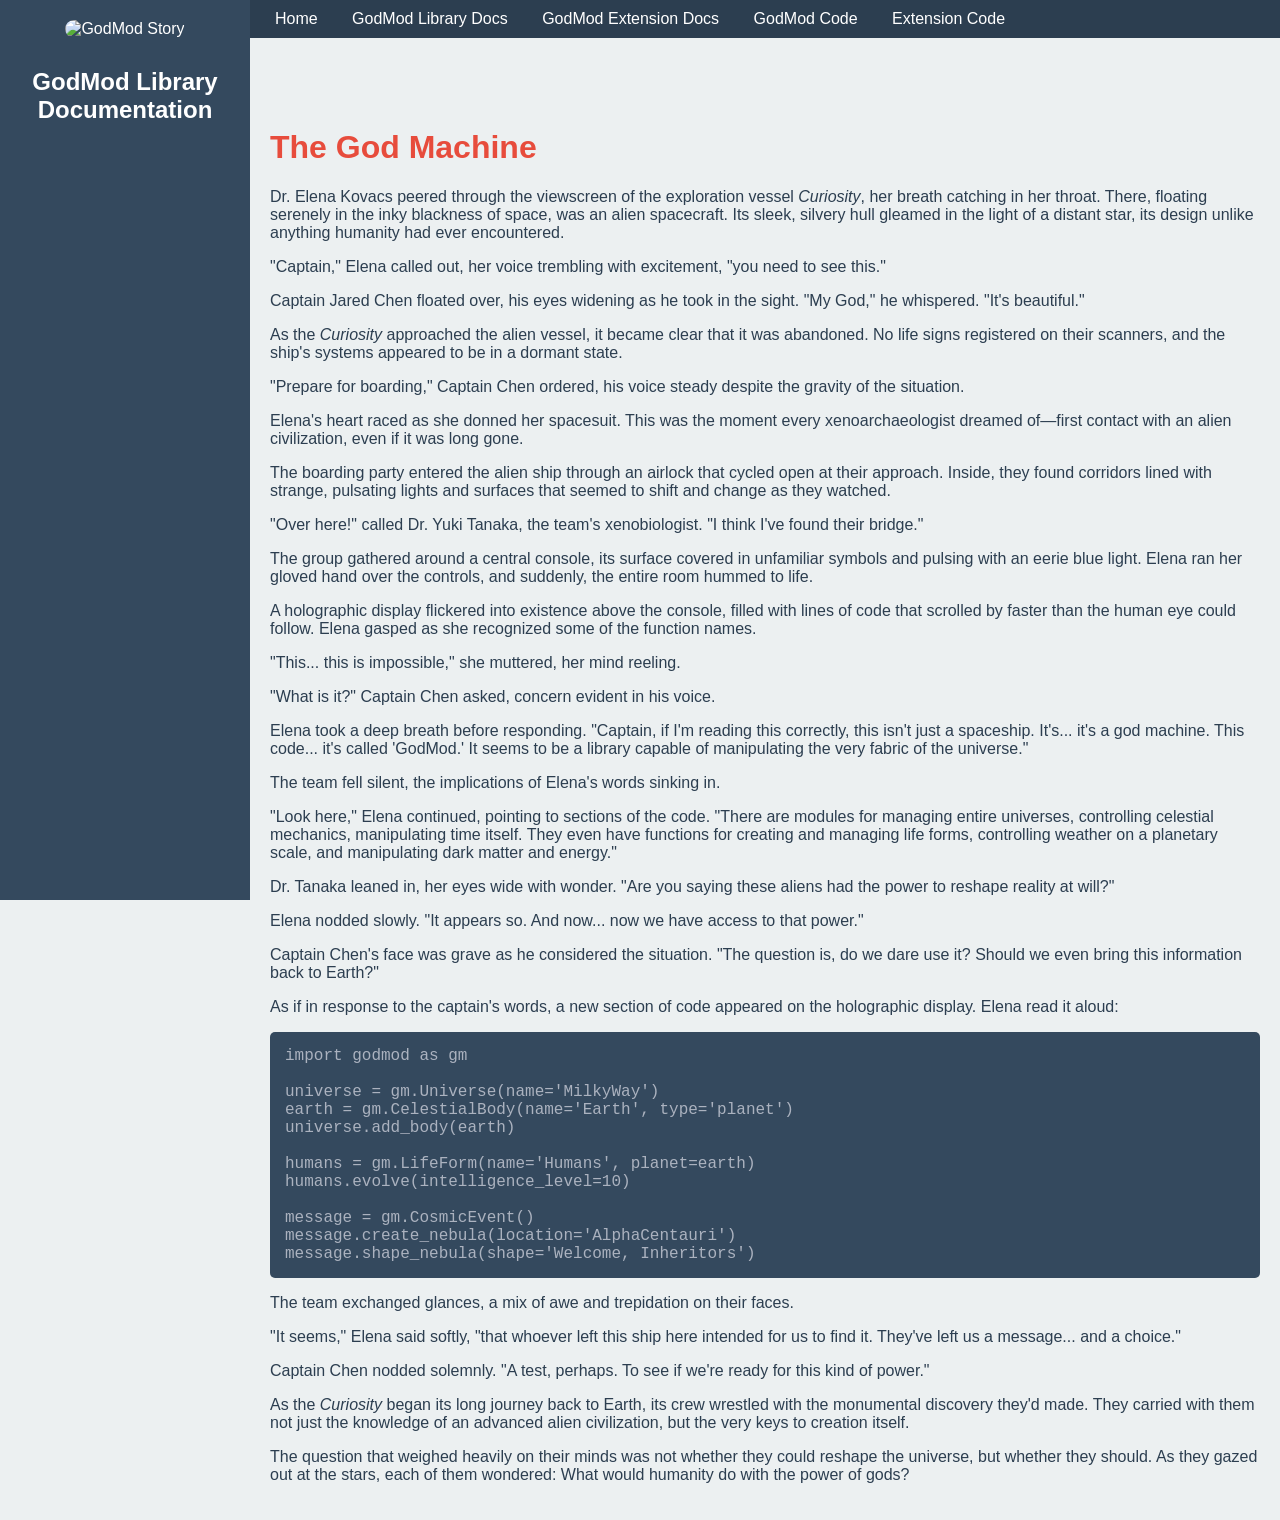
==== index.html @ e31cdb85 "Update index.html" ====
<!DOCTYPE html>
<html lang="en">
<head>
    <meta charset="UTF-8">
    <meta name="viewport" content="width=device-width, initial-scale=1.0">
    <title>GodMod Library Documentation</title>
    <style>
        :root {
            --primary-color: #2c3e50;
            --secondary-color: #34495e;
            --accent-color: #e74c3c;
            --background-color: #ecf0f1;
            --text-color: #2c3e50;
        }
        body {
            font-family: Arial, sans-serif;
            margin: 0;
            padding: 0;
            display: flex;
            flex-direction: column;
            color: var(--text-color);
            background-color: var(--background-color);
        }
        #top-nav {
            background-color: var(--primary-color);
            padding: 10px;
            text-align: center;
        }
        #top-nav a {
            color: white;
            text-decoration: none;
            padding: 5px 10px;
            margin: 0 5px;
            border-radius: 5px;
            transition: background-color 0.3s;
        }
        #top-nav a:hover {
            background-color: var(--accent-color);
        }
        #nav {
            width: 250px;
            height: 100vh;
            overflow-y: auto;
            background-color: var(--secondary-color);
            padding: 20px;
            position: fixed;
            box-sizing: border-box;
            color: white;
            display: flex;
            flex-direction: column;
            align-items: center;
            top: 0;
        }
        #nav img {
            max-width: 80%;
            height: auto;
            margin-bottom: 20px;
            border-radius: 10px;
        }
        #content {
            margin-left: 250px;
            padding: 20px;
            flex-grow: 1;
            max-width: calc(100% - 250px);
            box-sizing: border-box;
            margin-top: 50px; /* This accounts for the top navigation bar */
        } 
        h1, h2, h3 {
            color: var(--accent-color);
        }
        h1.title {
            font-size: 1.5em;
            margin: 10px 0;
            text-align: center;
            color: white;
        }
        a {
            color: var(--accent-color);
            text-decoration: none;
        }
        a:hover {
            text-decoration: underline;
        }
        pre {
            background-color: var(--secondary-color);
            color: #abb2bf;
            padding: 15px;
            border-radius: 5px;
            overflow-x: auto;
        }
        code {
            font-family: 'Courier New', Courier, monospace;
        }
        #nav ul {
            list-style-type: none;
            padding: 0;
            width: 100%;
        }
        #nav li {
            margin-bottom: 10px;
        }
    </style>
</style>
    <link rel="stylesheet" href="https://cdnjs.cloudflare.com/ajax/libs/highlight.js/11.5.1/styles/atom-one-dark.min.css">
    <script src="https://cdnjs.cloudflare.com/ajax/libs/highlight.js/11.5.1/highlight.min.js"></script>
</head>
<body>
    <nav id="top-nav">
        <a href="index.html">Home</a>
        <a href="godmod_docs_website.html">GodMod Library Docs</a>
        <a href="godmod_individual_website.html">GodMod Extension Docs</a>
        <a href="godmod.html">GodMod Code</a>
        <a href="individual.html">Extension Code</a>
    </nav>
    <nav id="nav">
        <img src="https://cdn.midjourney.com/3971e92a-c021-4780-8387-4b9cee3395e4/0_0.png" alt="GodMod Story">
        <h1 class="title">GodMod Library Documentation</h1>
        <!-- Navigation content will be inserted here -->
    </nav>
    <main id="content">
        <h1 id="The God Machine">The God Machine</h1>
<p>Dr. Elena Kovacs peered through the viewscreen of the exploration vessel <em>Curiosity</em>, her breath catching in her throat. There, floating serenely in the inky blackness of space, was an alien spacecraft. Its sleek, silvery hull gleamed in the light of a distant star, its design unlike anything humanity had ever encountered.</p>
<p>"Captain," Elena called out, her voice trembling with excitement, "you need to see this."</p>
<p>Captain Jared Chen floated over, his eyes widening as he took in the sight. "My God," he whispered. "It's beautiful."</p>
<p>As the <em>Curiosity</em> approached the alien vessel, it became clear that it was abandoned. No life signs registered on their scanners, and the ship's systems appeared to be in a dormant state.</p>
<p>"Prepare for boarding," Captain Chen ordered, his voice steady despite the gravity of the situation.</p>
<p>Elena's heart raced as she donned her spacesuit. This was the moment every xenoarchaeologist dreamed of—first contact with an alien civilization, even if it was long gone.</p>
<p>The boarding party entered the alien ship through an airlock that cycled open at their approach. Inside, they found corridors lined with strange, pulsating lights and surfaces that seemed to shift and change as they watched.</p>
<p>"Over here!" called Dr. Yuki Tanaka, the team's xenobiologist. "I think I've found their bridge."</p>
<p>The group gathered around a central console, its surface covered in unfamiliar symbols and pulsing with an eerie blue light. Elena ran her gloved hand over the controls, and suddenly, the entire room hummed to life.</p>
<p>A holographic display flickered into existence above the console, filled with lines of code that scrolled by faster than the human eye could follow. Elena gasped as she recognized some of the function names.</p>
<p>"This... this is impossible," she muttered, her mind reeling.</p>
<p>"What is it?" Captain Chen asked, concern evident in his voice.</p>
<p>Elena took a deep breath before responding. "Captain, if I'm reading this correctly, this isn't just a spaceship. It's... it's a god machine. This code... it's called 'GodMod.' It seems to be a library capable of manipulating the very fabric of the universe."</p>
<p>The team fell silent, the implications of Elena's words sinking in.</p>
<p>"Look here," Elena continued, pointing to sections of the code. "There are modules for managing entire universes, controlling celestial mechanics, manipulating time itself. They even have functions for creating and managing life forms, controlling weather on a planetary scale, and manipulating dark matter and energy."</p>
<p>Dr. Tanaka leaned in, her eyes wide with wonder. "Are you saying these aliens had the power to reshape reality at will?"</p>
<p>Elena nodded slowly. "It appears so. And now... now we have access to that power."</p>
<p>Captain Chen's face was grave as he considered the situation. "The question is, do we dare use it? Should we even bring this information back to Earth?"</p>
<p>As if in response to the captain's words, a new section of code appeared on the holographic display. Elena read it aloud:</p>
<pre class="codehilite"><code class="language-python">import godmod as gm

universe = gm.Universe(name='MilkyWay')
earth = gm.CelestialBody(name='Earth', type='planet')
universe.add_body(earth)

humans = gm.LifeForm(name='Humans', planet=earth)
humans.evolve(intelligence_level=10)

message = gm.CosmicEvent()
message.create_nebula(location='AlphaCentauri')
message.shape_nebula(shape='Welcome, Inheritors')
</code></pre>

<p>The team exchanged glances, a mix of awe and trepidation on their faces.</p>
<p>"It seems," Elena said softly, "that whoever left this ship here intended for us to find it. They've left us a message... and a choice."</p>
<p>Captain Chen nodded solemnly. "A test, perhaps. To see if we're ready for this kind of power."</p>
<p>As the <em>Curiosity</em> began its long journey back to Earth, its crew wrestled with the monumental discovery they'd made. They carried with them not just the knowledge of an advanced alien civilization, but the very keys to creation itself.</p>
<p>The question that weighed heavily on their minds was not whether they could reshape the universe, but whether they should. As they gazed out at the stars, each of them wondered: What would humanity do with the power of gods?</p>
    </main>

    <script>
        // Highlight.js initialization
        hljs.highlightAll();

        // Function to create the navigation menu
        function createNavMenu() {
            const nav = document.getElementById('nav');
            const headers = document.querySelectorAll('#content h1');
            const ul = document.createElement('ul');

            headers.forEach(header => {
                const li = document.createElement('li');
                const a = document.createElement('a');
                a.textContent = header.textContent;
                a.href = `#${header.id}`;
                li.appendChild(a);
                ul.appendChild(li);
            });

            nav.appendChild(ul);
        }

        // Call the function after the content is loaded
        window.addEventListener('load', createNavMenu);
    </script>
</body>
</html>
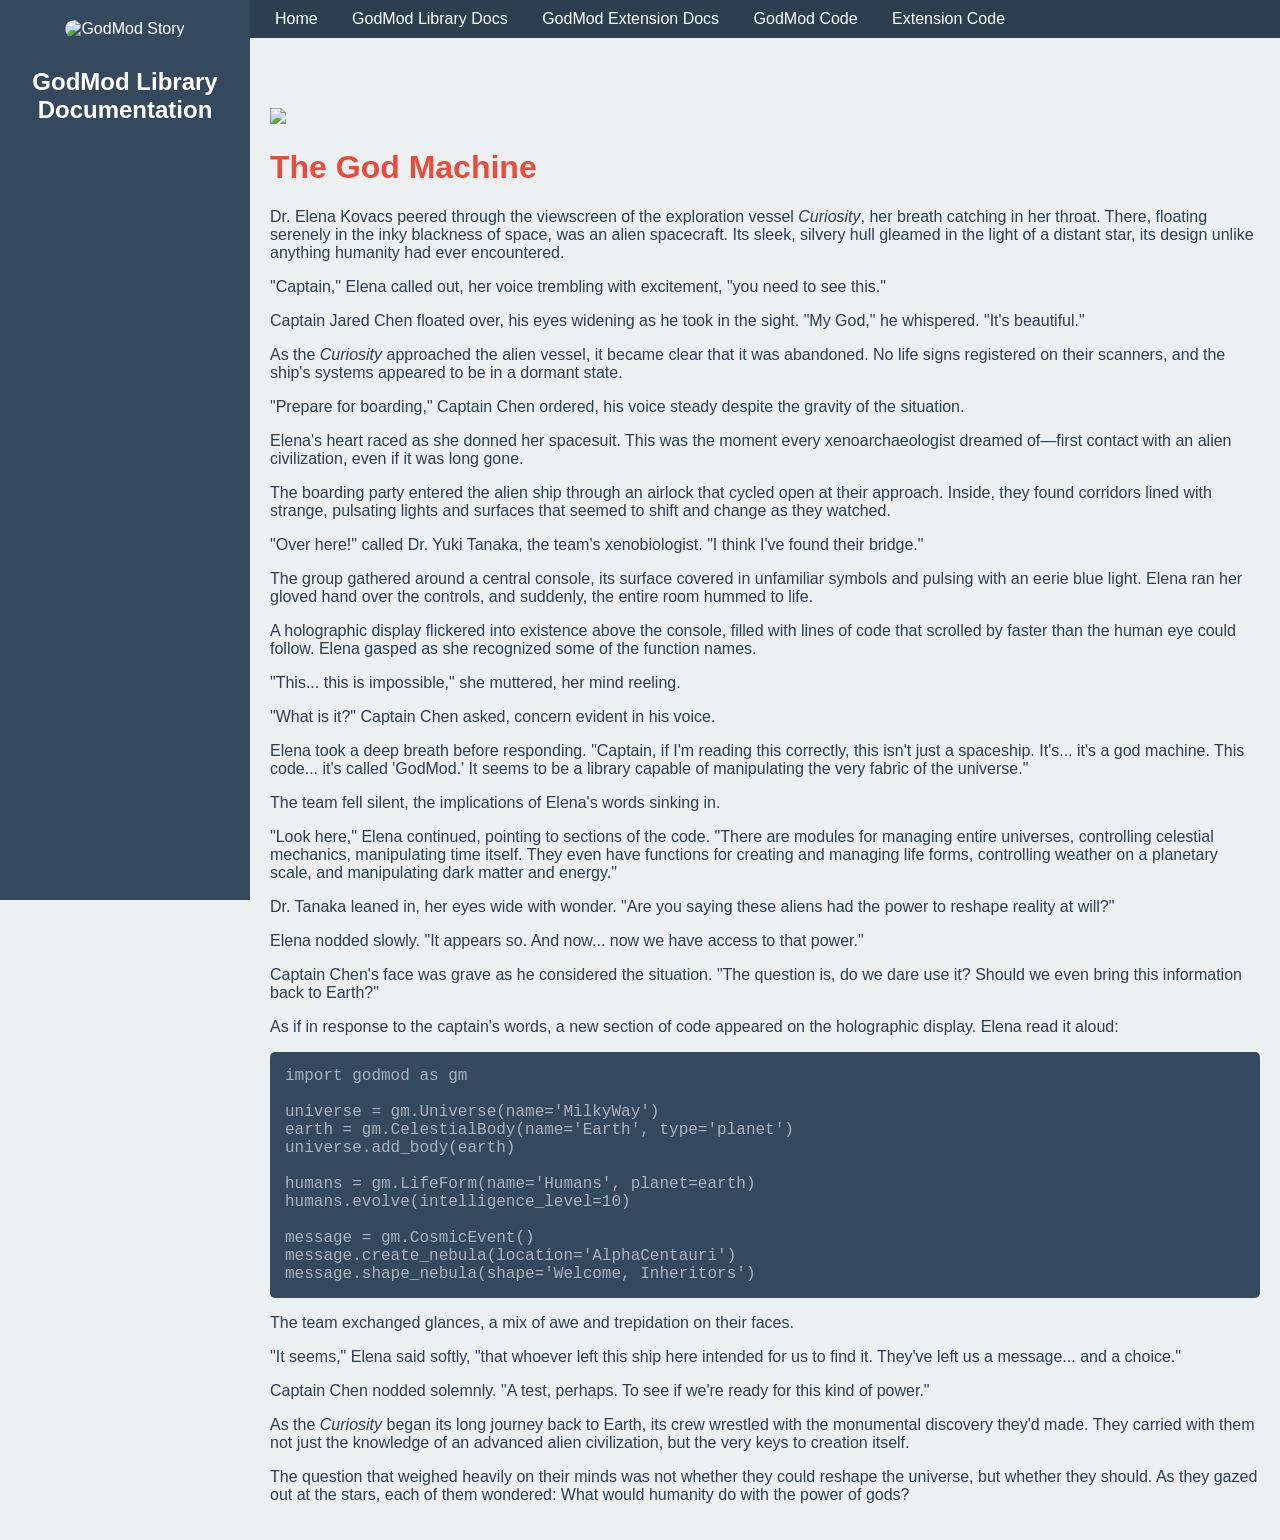
==== commit f353e796: "Update index.html" ====
--- a/index.html
+++ b/index.html
@@ -118,6 +118,7 @@
         <!-- Navigation content will be inserted here -->
     </nav>
     <main id="content">
+        <img src='godmod.gif' height= 300>
         <h1 id="The God Machine">The God Machine</h1>
 <p>Dr. Elena Kovacs peered through the viewscreen of the exploration vessel <em>Curiosity</em>, her breath catching in her throat. There, floating serenely in the inky blackness of space, was an alien spacecraft. Its sleek, silvery hull gleamed in the light of a distant star, its design unlike anything humanity had ever encountered.</p>
 <p>"Captain," Elena called out, her voice trembling with excitement, "you need to see this."</p>
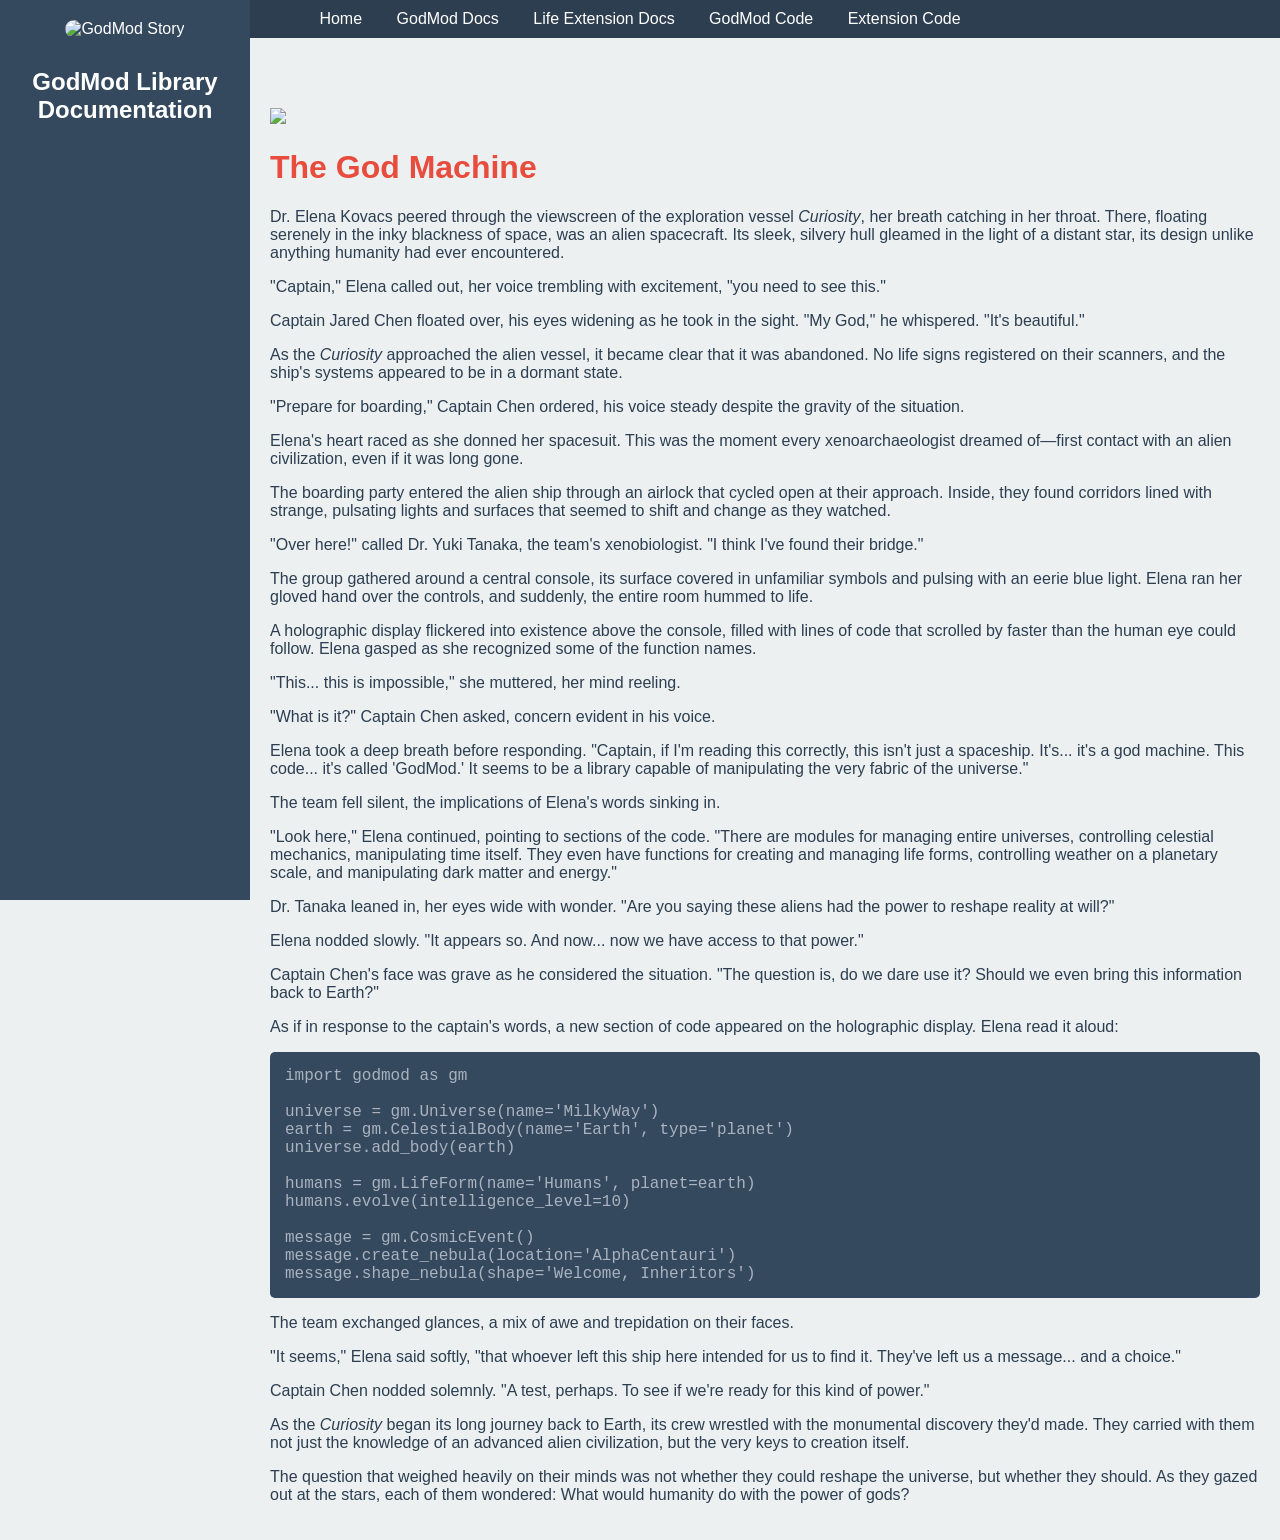
==== commit 84463744: "Update index.html" ====
--- a/index.html
+++ b/index.html
@@ -107,8 +107,8 @@
 <body>
     <nav id="top-nav">
         <a href="index.html">Home</a>
-        <a href="godmod_docs_website.html">GodMod Library Docs</a>
-        <a href="godmod_individual_website.html">GodMod Extension Docs</a>
+        <a href="godmod_docs_website.html">GodMod Docs</a>
+        <a href="godmod_individual_website.html">Life Extension Docs</a>
         <a href="godmod.html">GodMod Code</a>
         <a href="individual.html">Extension Code</a>
     </nav>
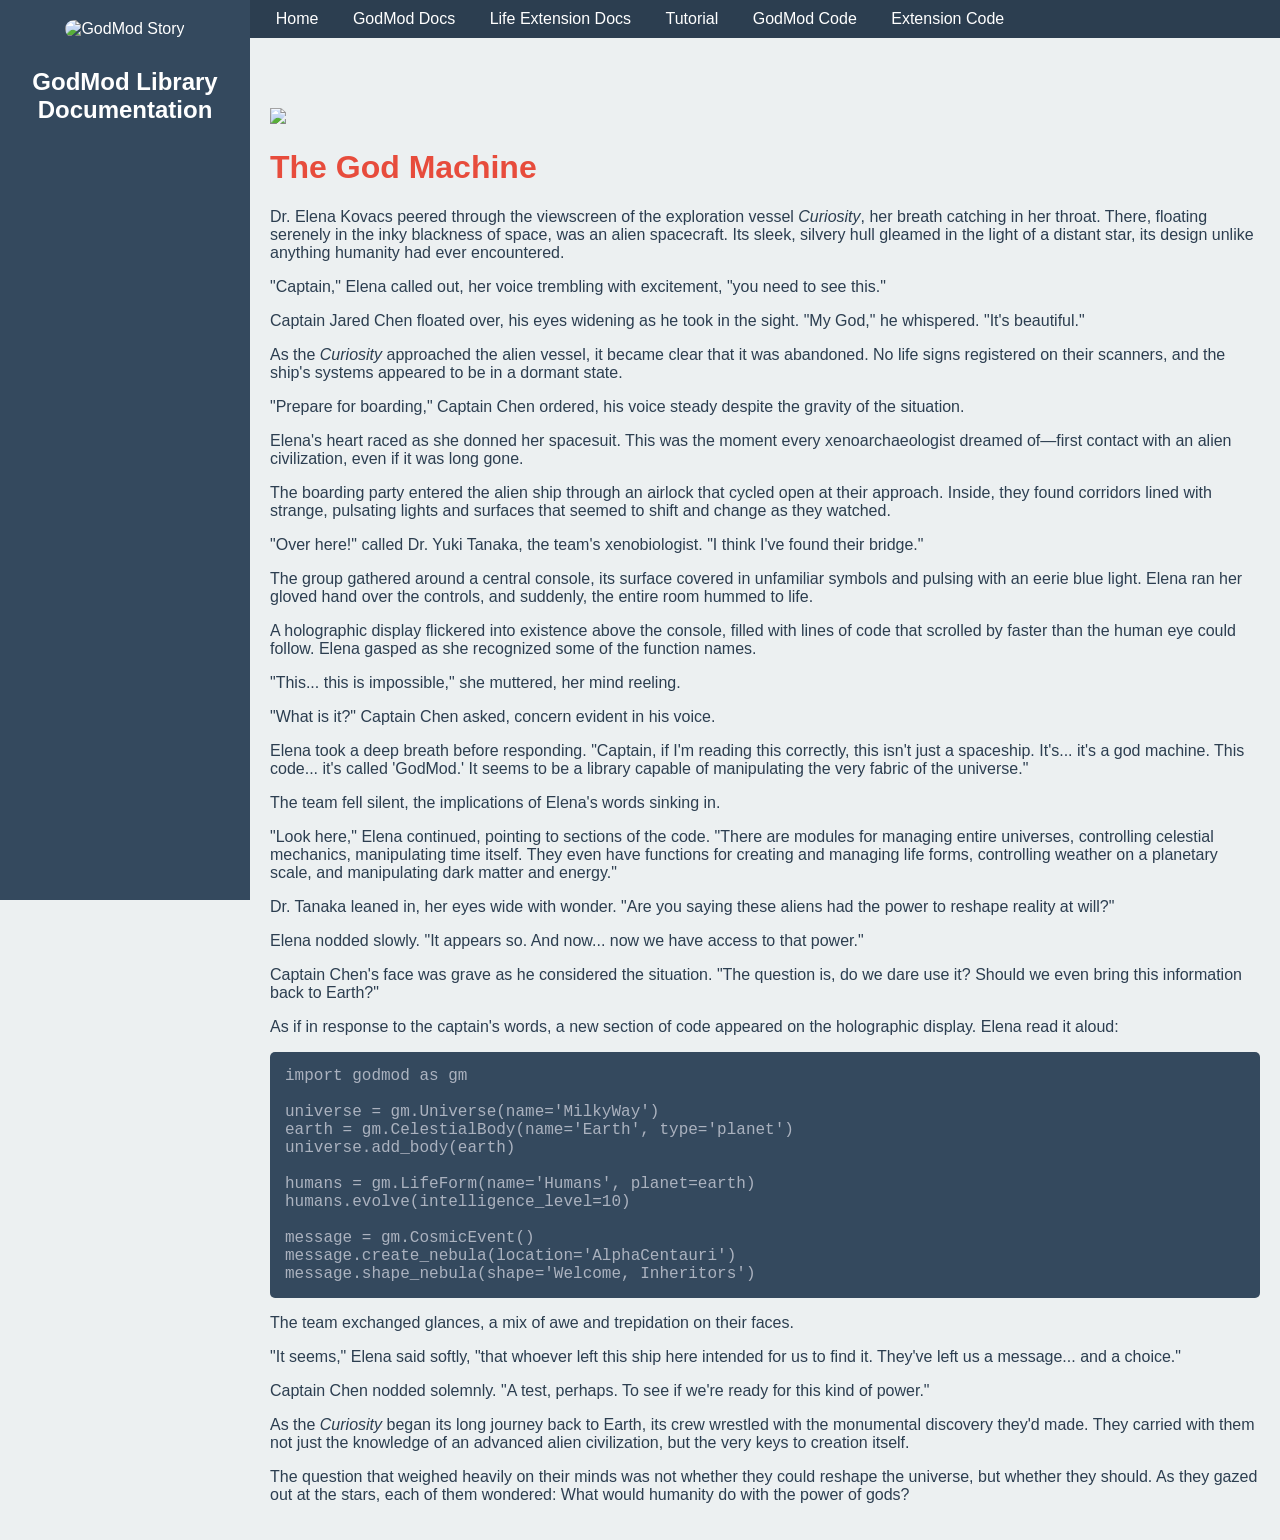
==== commit 37e512ad: "Update index.html" ====
--- a/index.html
+++ b/index.html
@@ -109,6 +109,7 @@
         <a href="index.html">Home</a>
         <a href="godmod_docs_website.html">GodMod Docs</a>
         <a href="godmod_individual_website.html">Life Extension Docs</a>
+        <a href="tutorial_uni.html">Tutorial</a>
         <a href="godmod.html">GodMod Code</a>
         <a href="individual.html">Extension Code</a>
     </nav>
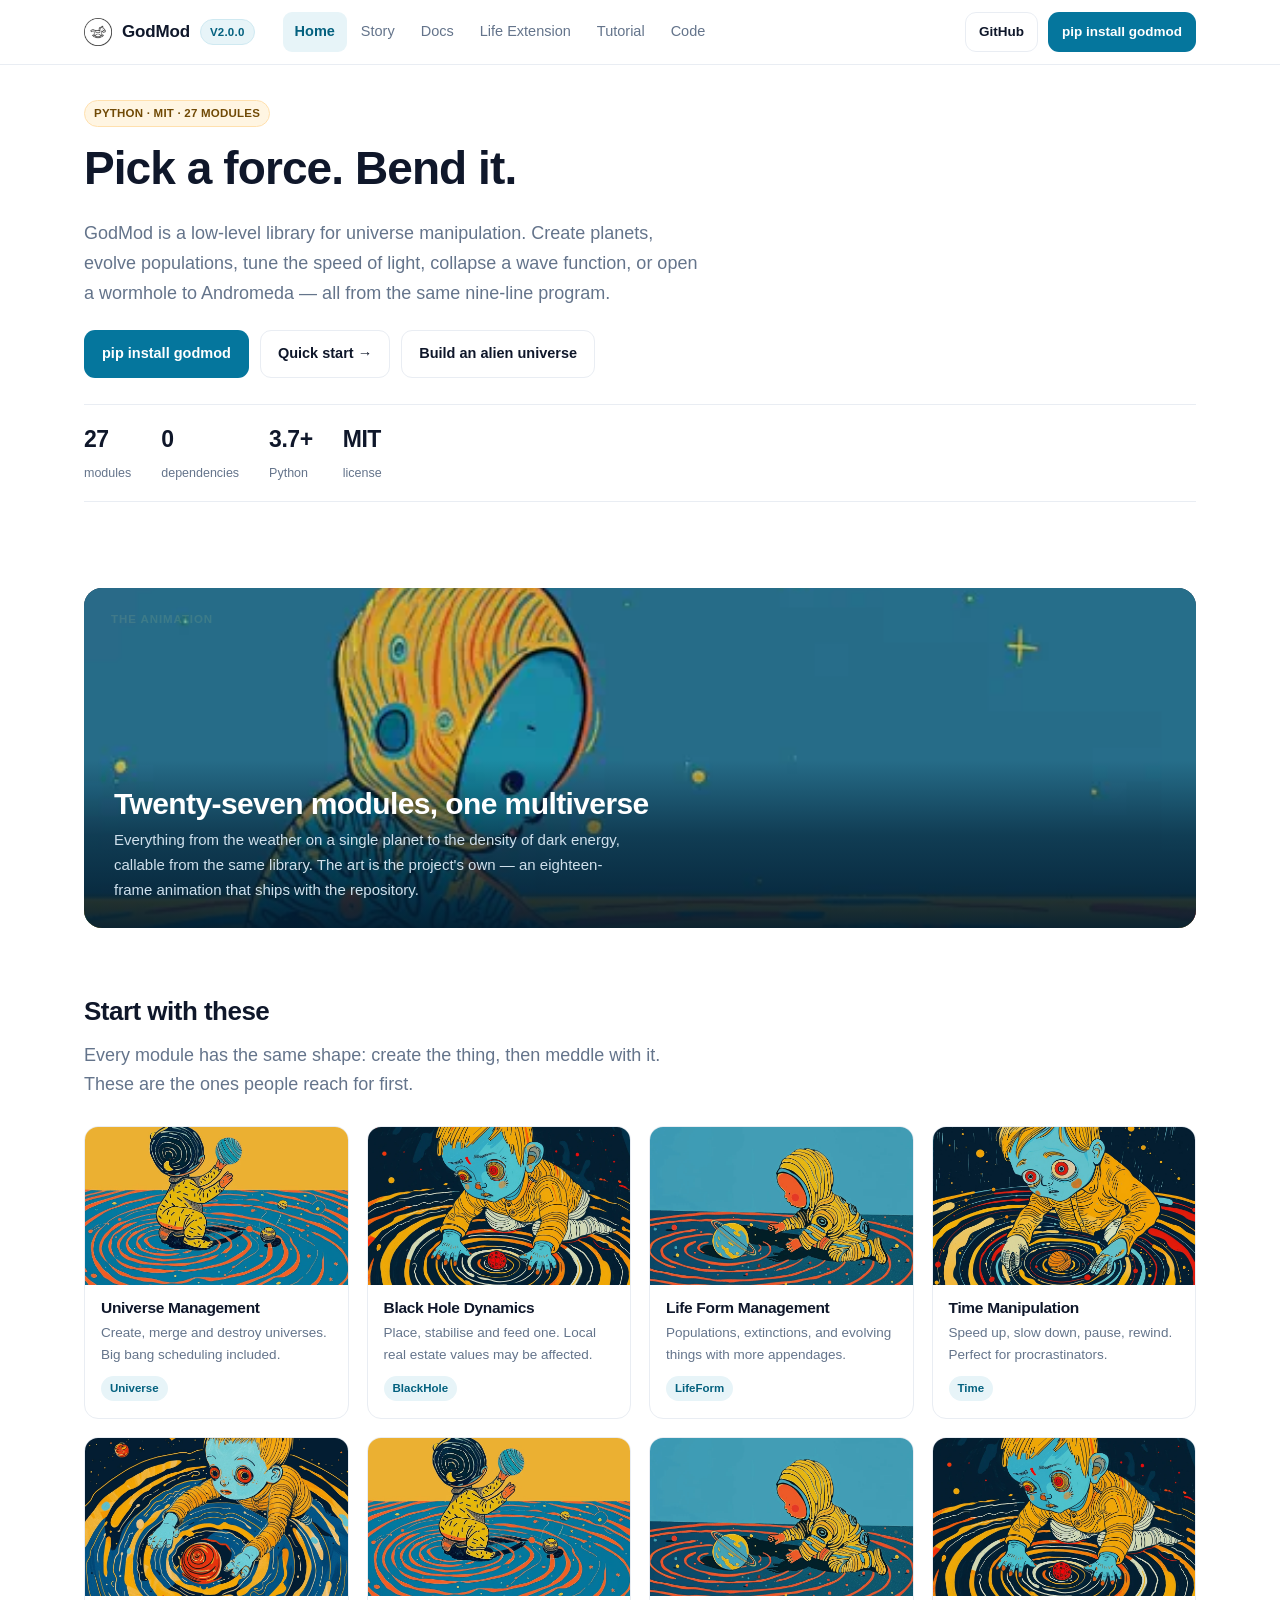
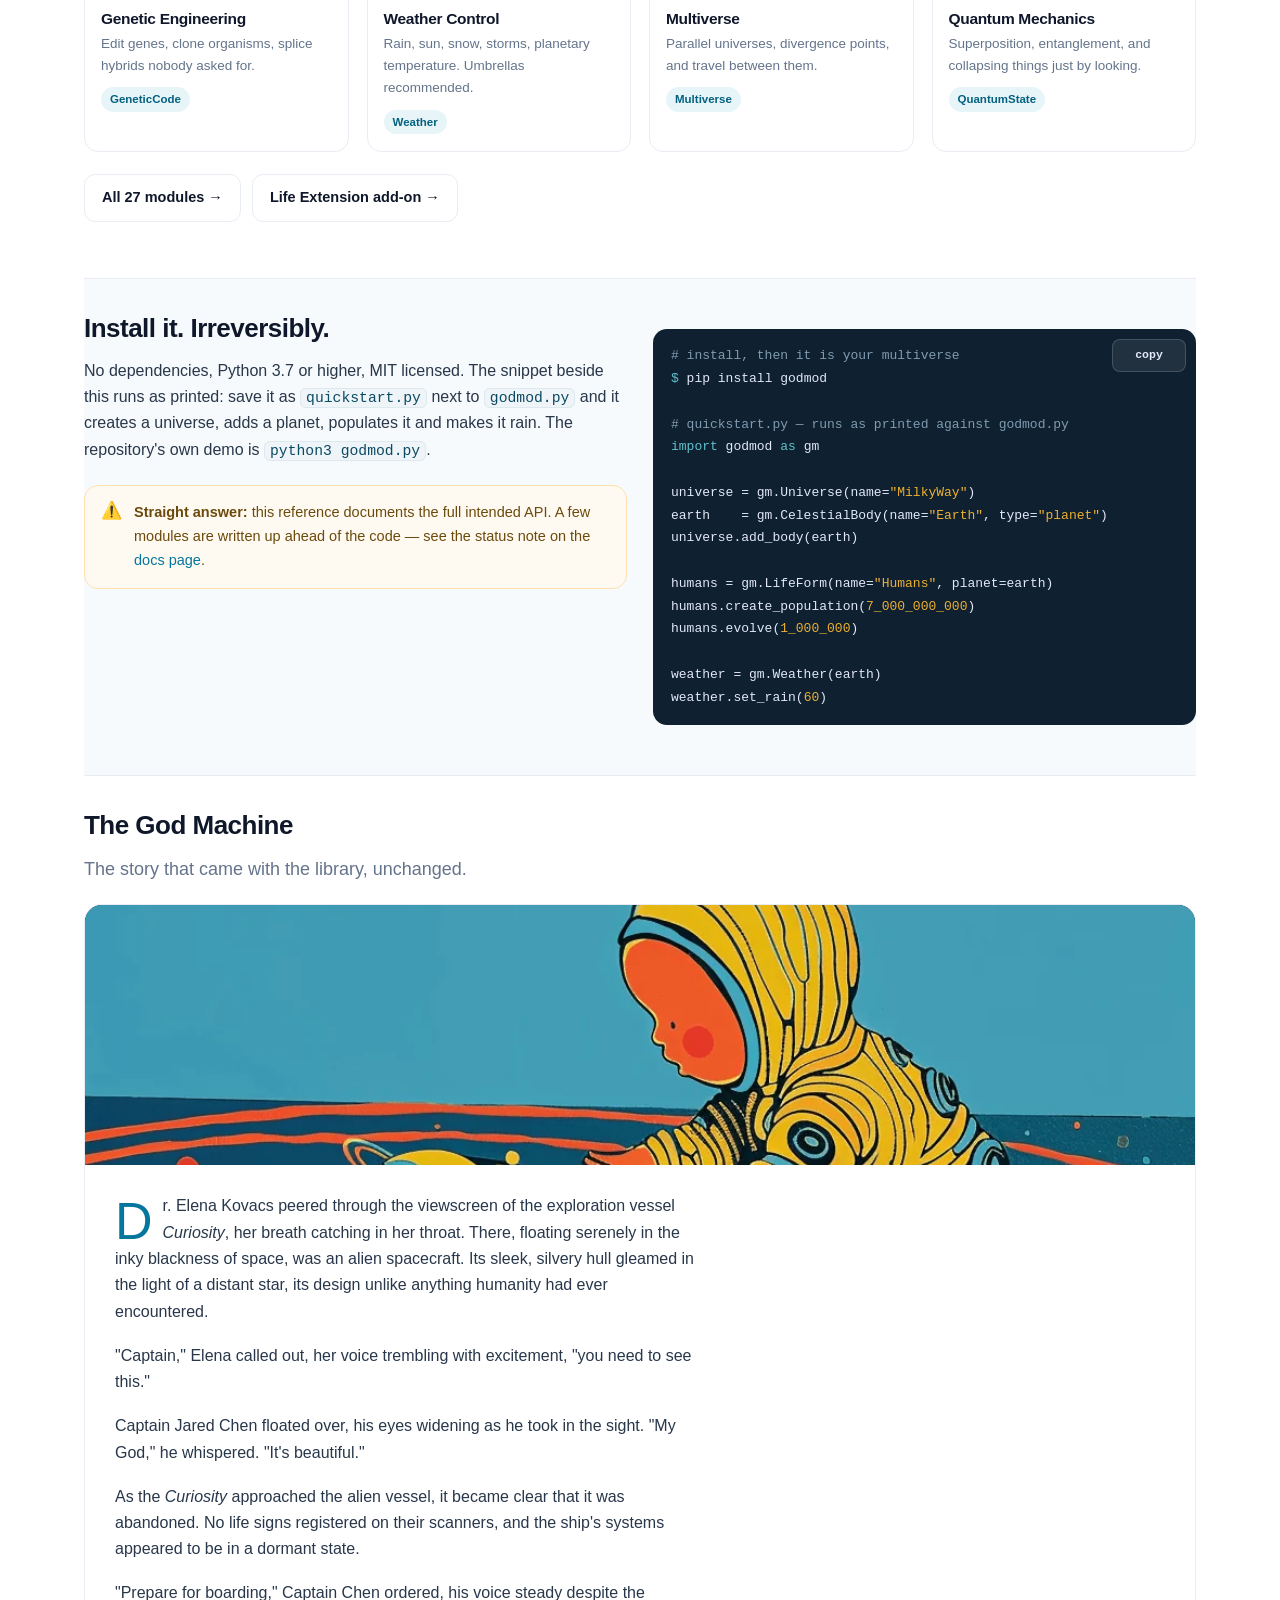
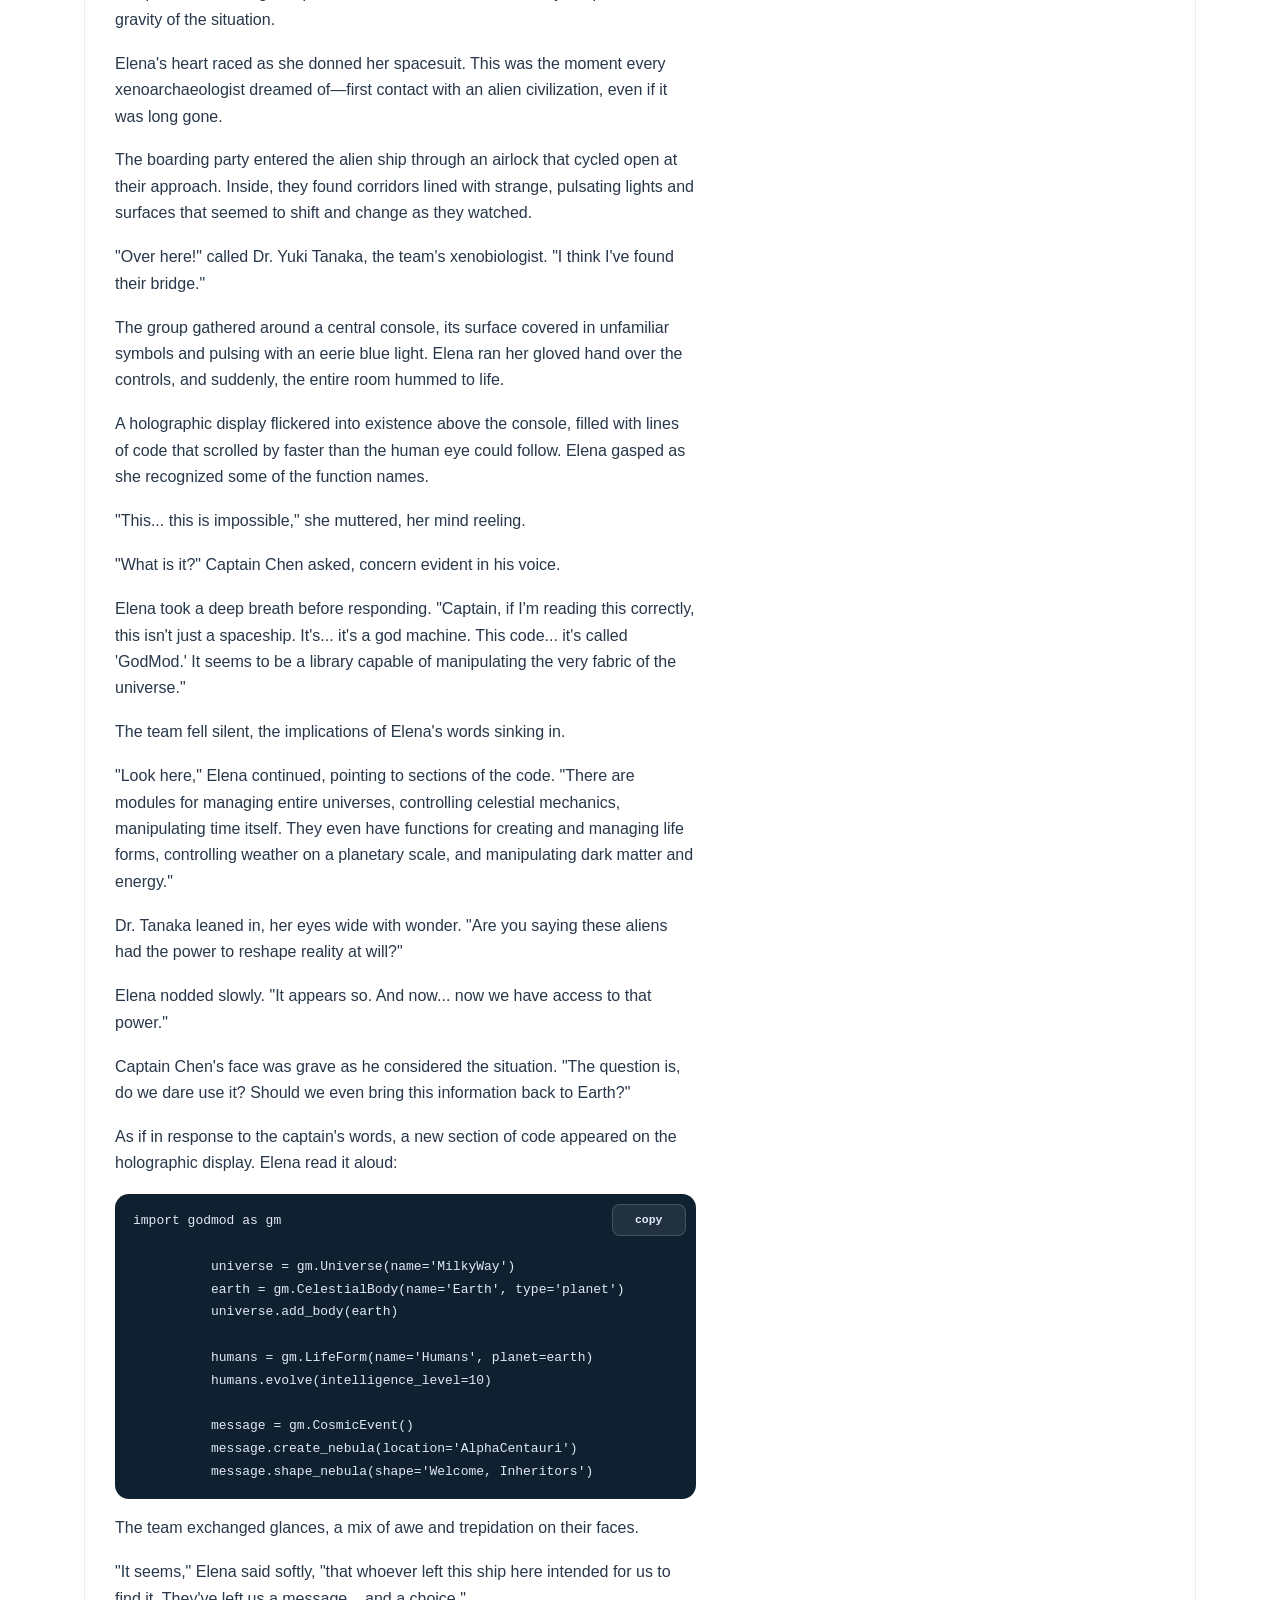
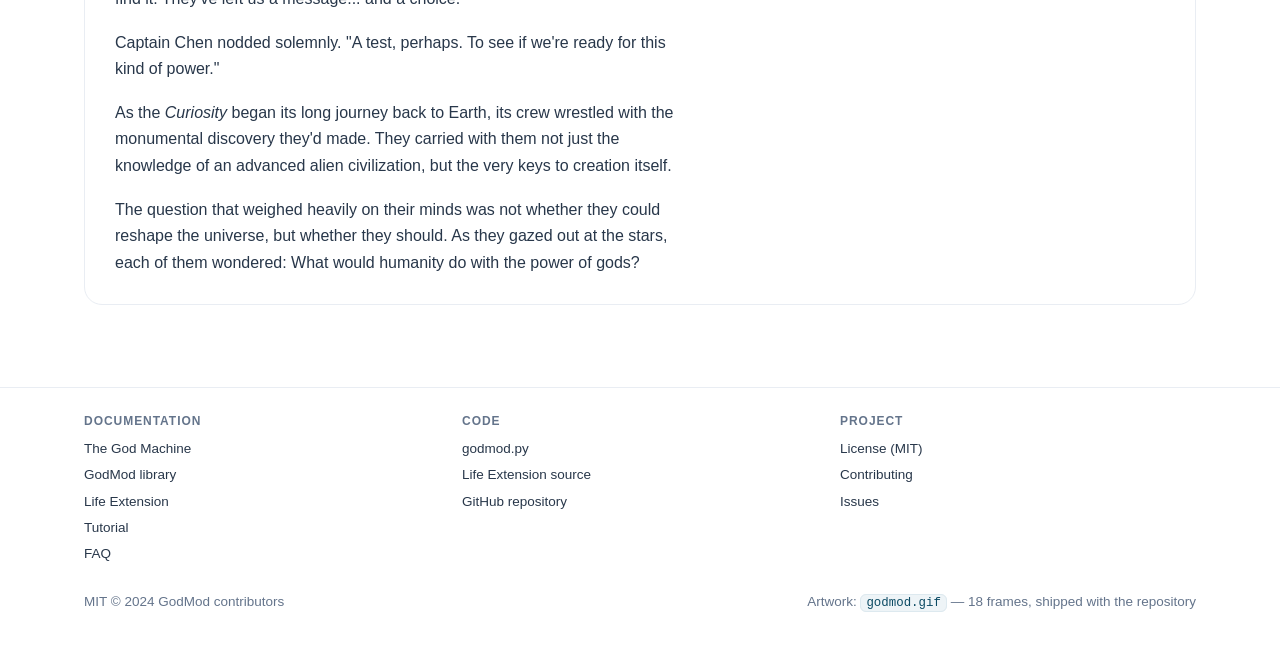
==== commit d7205d51: "Rebuild the site on the "gallery cards" design Design system - assets/site.css + assets/site.js shar" ====
--- a/index.html
+++ b/index.html
@@ -1,190 +1,274 @@
-<!DOCTYPE html>
+<!doctype html>
 <html lang="en">
 <head>
-    <meta charset="UTF-8">
-    <meta name="viewport" content="width=device-width, initial-scale=1.0">
-    <title>GodMod Library Documentation</title>
-    <style>
-        :root {
-            --primary-color: #2c3e50;
-            --secondary-color: #34495e;
-            --accent-color: #e74c3c;
-            --background-color: #ecf0f1;
-            --text-color: #2c3e50;
-        }
-        body {
-            font-family: Arial, sans-serif;
-            margin: 0;
-            padding: 0;
-            display: flex;
-            flex-direction: column;
-            color: var(--text-color);
-            background-color: var(--background-color);
-        }
-        #top-nav {
-            background-color: var(--primary-color);
-            padding: 10px;
-            text-align: center;
-        }
-        #top-nav a {
-            color: white;
-            text-decoration: none;
-            padding: 5px 10px;
-            margin: 0 5px;
-            border-radius: 5px;
-            transition: background-color 0.3s;
-        }
-        #top-nav a:hover {
-            background-color: var(--accent-color);
-        }
-        #nav {
-            width: 250px;
-            height: 100vh;
-            overflow-y: auto;
-            background-color: var(--secondary-color);
-            padding: 20px;
-            position: fixed;
-            box-sizing: border-box;
-            color: white;
-            display: flex;
-            flex-direction: column;
-            align-items: center;
-            top: 0;
-        }
-        #nav img {
-            max-width: 80%;
-            height: auto;
-            margin-bottom: 20px;
-            border-radius: 10px;
-        }
-        #content {
-            margin-left: 250px;
-            padding: 20px;
-            flex-grow: 1;
-            max-width: calc(100% - 250px);
-            box-sizing: border-box;
-            margin-top: 50px; /* This accounts for the top navigation bar */
-        } 
-        h1, h2, h3 {
-            color: var(--accent-color);
-        }
-        h1.title {
-            font-size: 1.5em;
-            margin: 10px 0;
-            text-align: center;
-            color: white;
-        }
-        a {
-            color: var(--accent-color);
-            text-decoration: none;
-        }
-        a:hover {
-            text-decoration: underline;
-        }
-        pre {
-            background-color: var(--secondary-color);
-            color: #abb2bf;
-            padding: 15px;
-            border-radius: 5px;
-            overflow-x: auto;
-        }
-        code {
-            font-family: 'Courier New', Courier, monospace;
-        }
-        #nav ul {
-            list-style-type: none;
-            padding: 0;
-            width: 100%;
-        }
-        #nav li {
-            margin-bottom: 10px;
-        }
-    </style>
-</style>
-    <link rel="stylesheet" href="https://cdnjs.cloudflare.com/ajax/libs/highlight.js/11.5.1/styles/atom-one-dark.min.css">
-    <script src="https://cdnjs.cloudflare.com/ajax/libs/highlight.js/11.5.1/highlight.min.js"></script>
+<meta charset="utf-8">
+<meta name="viewport" content="width=device-width, initial-scale=1">
+<title>GodMod — a Python library for universes, physics and life</title>
+<meta name="description" content="GodMod is a low-level Python library for creating universes, physics and life: celestial mechanics, physical constants, time, quantum states, genetics and black holes. pip install godmod.">
+<link rel="icon" href="favicon.ico">
+<link rel="stylesheet" href="assets/site.css">
+<script src="assets/site.js" defer></script>
 </head>
 <body>
-    <nav id="top-nav">
-        <a href="index.html">Home</a>
-        <a href="godmod_docs_website.html">GodMod Docs</a>
-        <a href="godmod_individual_website.html">Life Extension Docs</a>
+<a class="skip" href="#main">Skip to content</a>
+
+<header class="nav">
+  <div class="inner">
+    <a class="brand" href="index.html">
+      <img src="favicon.ico" alt="">
+      <span class="name">GodMod</span>
+      <span class="pill">v2.0.0</span>
+    </a>
+    <nav class="links" id="nav-links" aria-label="Main">
+      <a href="index.html" class="on">Home</a>
+      <a href="#story">Story</a>
+      <a href="godmod_docs_website.html">Docs</a>
+      <a href="godmod_individual_website.html">Life Extension</a>
+      <a href="tutorial_uni.html">Tutorial</a>
+      <a href="godmod.html">Code</a>
+    </nav>
+    <div class="actions">
+      <a class="btn ghost small" href="https://github.com/workszop/godmod">GitHub</a>
+      <button class="btn small" data-copy="pip install godmod">pip install godmod</button>
+      <button class="toggle" aria-expanded="false" aria-controls="nav-links">Menu</button>
+    </div>
+  </div>
+</header>
+
+<main id="main">
+  <div class="wrap">
+
+    <section class="section">
+      <span class="pill amber">Python · MIT · 27 modules</span>
+      <h1 style="margin-top:14px">Pick a force. Bend it.</h1>
+      <p class="lede">GodMod is a low-level library for universe manipulation. Create planets, evolve
+        populations, tune the speed of light, collapse a wave function, or open a wormhole to
+        Andromeda — all from the same nine-line program.</p>
+      <div class="btn-row">
+        <button class="btn" data-copy="pip install godmod">pip install godmod</button>
+        <a class="btn ghost" href="godmod_docs_website.html#quick-start-guide">Quick start →</a>
+        <a class="btn ghost" href="tutorial_uni.html">Build an alien universe</a>
+      </div>
+      <div class="stats">
+        <div><b>27</b><span>modules</span></div>
+        <div><b>0</b><span>dependencies</span></div>
+        <div><b>3.7+</b><span>Python</span></div>
+        <div><b>MIT</b><span>license</span></div>
+      </div>
+    </section>
+
+    <div class="feature">
+      <span class="label">the animation</span>
+      <img src="assets/img/godmod-loop.webp" alt="GodMod artwork — an animated loop of a figure over a spiral of worlds">
+      <div class="over">
+        <h2>Twenty-seven modules, one multiverse</h2>
+        <p>Everything from the weather on a single planet to the density of dark energy, callable from
+          the same library. The art is the project's own — an eighteen-frame animation that ships with
+          the repository.</p>
+      </div>
+    </div>
+
+    <section class="section" id="modules">
+      <h2 style="margin-top:0">Start with these</h2>
+      <p class="lede">Every module has the same shape: create the thing, then meddle with it. These are
+        the ones people reach for first.</p>
+
+      <div class="gal">
+        <a class="gc" href="godmod_docs_website.html#universe-management">
+          <div class="thumb"><img src="assets/img/godmod-frame-00.webp" alt=""></div>
+          <div class="body">
+            <h3>Universe Management</h3>
+            <p>Create, merge and destroy universes. Big bang scheduling included.</p>
+            <span class="tag">Universe</span>
+          </div>
+        </a>
+        <a class="gc" href="godmod_docs_website.html#black-hole-dynamics">
+          <div class="thumb"><img src="assets/img/godmod-frame-04.webp" alt=""></div>
+          <div class="body">
+            <h3>Black Hole Dynamics</h3>
+            <p>Place, stabilise and feed one. Local real estate values may be affected.</p>
+            <span class="tag">BlackHole</span>
+          </div>
+        </a>
+        <a class="gc" href="godmod_docs_website.html#life-form-management">
+          <div class="thumb"><img src="assets/img/godmod-frame-08.webp" alt=""></div>
+          <div class="body">
+            <h3>Life Form Management</h3>
+            <p>Populations, extinctions, and evolving things with more appendages.</p>
+            <span class="tag">LifeForm</span>
+          </div>
+        </a>
+        <a class="gc" href="godmod_docs_website.html#time-manipulation">
+          <div class="thumb"><img src="assets/img/godmod-frame-16.webp" alt=""></div>
+          <div class="body">
+            <h3>Time Manipulation</h3>
+            <p>Speed up, slow down, pause, rewind. Perfect for procrastinators.</p>
+            <span class="tag">Time</span>
+          </div>
+        </a>
+        <a class="gc" href="godmod_docs_website.html#genetic-engineering">
+          <div class="thumb"><img src="assets/img/godmod-frame-12.webp" alt=""></div>
+          <div class="body">
+            <h3>Genetic Engineering</h3>
+            <p>Edit genes, clone organisms, splice hybrids nobody asked for.</p>
+            <span class="tag">GeneticCode</span>
+          </div>
+        </a>
+        <a class="gc" href="godmod_docs_website.html#weather-control">
+          <div class="thumb"><img src="assets/img/godmod-frame-00.webp" alt=""></div>
+          <div class="body">
+            <h3>Weather Control</h3>
+            <p>Rain, sun, snow, storms, planetary temperature. Umbrellas recommended.</p>
+            <span class="tag">Weather</span>
+          </div>
+        </a>
+        <a class="gc" href="godmod_docs_website.html#multiverse-management">
+          <div class="thumb"><img src="assets/img/godmod-frame-08.webp" alt=""></div>
+          <div class="body">
+            <h3>Multiverse</h3>
+            <p>Parallel universes, divergence points, and travel between them.</p>
+            <span class="tag">Multiverse</span>
+          </div>
+        </a>
+        <a class="gc" href="godmod_docs_website.html#quantum-mechanics-control">
+          <div class="thumb"><img src="assets/img/godmod-frame-04.webp" alt=""></div>
+          <div class="body">
+            <h3>Quantum Mechanics</h3>
+            <p>Superposition, entanglement, and collapsing things just by looking.</p>
+            <span class="tag">QuantumState</span>
+          </div>
+        </a>
+      </div>
+
+      <div class="btn-row">
+        <a class="btn ghost" href="godmod_docs_website.html#modules">All 27 modules →</a>
+        <a class="btn ghost" href="godmod_individual_website.html">Life Extension add-on →</a>
+      </div>
+    </section>
+
+    <section class="section soft" aria-labelledby="install">
+      <div class="grid2">
+        <div>
+          <h2 id="install" style="margin-top:0">Install it. Irreversibly.</h2>
+          <p>No dependencies, Python 3.7 or higher, MIT licensed. The snippet beside this runs as
+            printed: save it as <code>quickstart.py</code> next to <code>godmod.py</code> and it creates a
+            universe, adds a planet, populates it and makes it rain. The repository's own demo is
+            <code>python3 godmod.py</code>.</p>
+          <div class="callout">
+            <span class="ic">⚠️</span>
+            <p><b>Straight answer:</b> this reference documents the full intended API. A few modules are
+              written up ahead of the code — see the status note on the
+              <a href="godmod_docs_website.html#status">docs page</a>.</p>
+          </div>
+        </div>
+        <div>
+          <div class="code">
+            <button class="copy">copy</button>
+<pre><span class="c"># install, then it is your multiverse</span>
+<span class="k">$</span> pip install godmod
+
+<span class="c"># quickstart.py — runs as printed against godmod.py</span>
+<span class="k">import</span> godmod <span class="k">as</span> gm
+
+universe = gm.Universe(name=<span class="s">"MilkyWay"</span>)
+earth    = gm.CelestialBody(name=<span class="s">"Earth"</span>, type=<span class="s">"planet"</span>)
+universe.add_body(earth)
+
+humans = gm.LifeForm(name=<span class="s">"Humans"</span>, planet=earth)
+humans.create_population(<span class="s">7_000_000_000</span>)
+humans.evolve(<span class="s">1_000_000</span>)
+
+weather = gm.Weather(earth)
+weather.set_rain(<span class="s">60</span>)</pre>
+          </div>
+        </div>
+      </div>
+    </section>
+
+    <section class="section" aria-labelledby="story">
+      <h2 id="story" style="margin-top:0">The God Machine</h2>
+      <p class="lede">The story that came with the library, unchanged.</p>
+      <div class="story" style="margin-top:20px">
+        <div class="banner">
+          <img src="assets/img/godmod-frame-08.webp" alt="A figure seated among planets">
+        </div>
+        <div class="text">
+          <p>Dr. Elena Kovacs peered through the viewscreen of the exploration vessel <em>Curiosity</em>, her breath catching in her throat. There, floating serenely in the inky blackness of space, was an alien spacecraft. Its sleek, silvery hull gleamed in the light of a distant star, its design unlike anything humanity had ever encountered.</p>
+          <p>"Captain," Elena called out, her voice trembling with excitement, "you need to see this."</p>
+          <p>Captain Jared Chen floated over, his eyes widening as he took in the sight. "My God," he whispered. "It's beautiful."</p>
+          <p>As the <em>Curiosity</em> approached the alien vessel, it became clear that it was abandoned. No life signs registered on their scanners, and the ship's systems appeared to be in a dormant state.</p>
+          <p>"Prepare for boarding," Captain Chen ordered, his voice steady despite the gravity of the situation.</p>
+          <p>Elena's heart raced as she donned her spacesuit. This was the moment every xenoarchaeologist dreamed of—first contact with an alien civilization, even if it was long gone.</p>
+          <p>The boarding party entered the alien ship through an airlock that cycled open at their approach. Inside, they found corridors lined with strange, pulsating lights and surfaces that seemed to shift and change as they watched.</p>
+          <p>"Over here!" called Dr. Yuki Tanaka, the team's xenobiologist. "I think I've found their bridge."</p>
+          <p>The group gathered around a central console, its surface covered in unfamiliar symbols and pulsing with an eerie blue light. Elena ran her gloved hand over the controls, and suddenly, the entire room hummed to life.</p>
+          <p>A holographic display flickered into existence above the console, filled with lines of code that scrolled by faster than the human eye could follow. Elena gasped as she recognized some of the function names.</p>
+          <p>"This... this is impossible," she muttered, her mind reeling.</p>
+          <p>"What is it?" Captain Chen asked, concern evident in his voice.</p>
+          <p>Elena took a deep breath before responding. "Captain, if I'm reading this correctly, this isn't just a spaceship. It's... it's a god machine. This code... it's called 'GodMod.' It seems to be a library capable of manipulating the very fabric of the universe."</p>
+          <p>The team fell silent, the implications of Elena's words sinking in.</p>
+          <p>"Look here," Elena continued, pointing to sections of the code. "There are modules for managing entire universes, controlling celestial mechanics, manipulating time itself. They even have functions for creating and managing life forms, controlling weather on a planetary scale, and manipulating dark matter and energy."</p>
+          <p>Dr. Tanaka leaned in, her eyes wide with wonder. "Are you saying these aliens had the power to reshape reality at will?"</p>
+          <p>Elena nodded slowly. "It appears so. And now... now we have access to that power."</p>
+          <p>Captain Chen's face was grave as he considered the situation. "The question is, do we dare use it? Should we even bring this information back to Earth?"</p>
+          <p>As if in response to the captain's words, a new section of code appeared on the holographic display. Elena read it aloud:</p>
+          <div class="code">
+                      <button class="copy" type="button">copy</button>
+          <pre>import godmod as gm
+          
+          universe = gm.Universe(name='MilkyWay')
+          earth = gm.CelestialBody(name='Earth', type='planet')
+          universe.add_body(earth)
+          
+          humans = gm.LifeForm(name='Humans', planet=earth)
+          humans.evolve(intelligence_level=10)
+          
+          message = gm.CosmicEvent()
+          message.create_nebula(location='AlphaCentauri')
+          message.shape_nebula(shape='Welcome, Inheritors')</pre>
+                    </div>
+          
+          <p>The team exchanged glances, a mix of awe and trepidation on their faces.</p>
+          <p>"It seems," Elena said softly, "that whoever left this ship here intended for us to find it. They've left us a message... and a choice."</p>
+          <p>Captain Chen nodded solemnly. "A test, perhaps. To see if we're ready for this kind of power."</p>
+          <p>As the <em>Curiosity</em> began its long journey back to Earth, its crew wrestled with the monumental discovery they'd made. They carried with them not just the knowledge of an advanced alien civilization, but the very keys to creation itself.</p>
+          <p>The question that weighed heavily on their minds was not whether they could reshape the universe, but whether they should. As they gazed out at the stars, each of them wondered: What would humanity do with the power of gods?</p>
+        </div>
+      </div>
+    </section>
+
+  </div>
+</main>
+
+<footer class="foot">
+  <div class="wrap">
+    <div class="cols">
+      <div>
+        <h4>Documentation</h4>
+        <a href="index.html#story">The God Machine</a>
+        <a href="godmod_docs_website.html">GodMod library</a>
+        <a href="godmod_individual_website.html">Life Extension</a>
         <a href="tutorial_uni.html">Tutorial</a>
-        <a href="godmod.html">GodMod Code</a>
-        <a href="individual.html">Extension Code</a>
-    </nav>
-    <nav id="nav">
-        <img src="https://cdn.midjourney.com/3971e92a-c021-4780-8387-4b9cee3395e4/0_0.png" alt="GodMod Story">
-        <h1 class="title">GodMod Library Documentation</h1>
-        <!-- Navigation content will be inserted here -->
-    </nav>
-    <main id="content">
-        <img src='godmod.gif' height= 300>
-        <h1 id="The God Machine">The God Machine</h1>
-<p>Dr. Elena Kovacs peered through the viewscreen of the exploration vessel <em>Curiosity</em>, her breath catching in her throat. There, floating serenely in the inky blackness of space, was an alien spacecraft. Its sleek, silvery hull gleamed in the light of a distant star, its design unlike anything humanity had ever encountered.</p>
-<p>"Captain," Elena called out, her voice trembling with excitement, "you need to see this."</p>
-<p>Captain Jared Chen floated over, his eyes widening as he took in the sight. "My God," he whispered. "It's beautiful."</p>
-<p>As the <em>Curiosity</em> approached the alien vessel, it became clear that it was abandoned. No life signs registered on their scanners, and the ship's systems appeared to be in a dormant state.</p>
-<p>"Prepare for boarding," Captain Chen ordered, his voice steady despite the gravity of the situation.</p>
-<p>Elena's heart raced as she donned her spacesuit. This was the moment every xenoarchaeologist dreamed of—first contact with an alien civilization, even if it was long gone.</p>
-<p>The boarding party entered the alien ship through an airlock that cycled open at their approach. Inside, they found corridors lined with strange, pulsating lights and surfaces that seemed to shift and change as they watched.</p>
-<p>"Over here!" called Dr. Yuki Tanaka, the team's xenobiologist. "I think I've found their bridge."</p>
-<p>The group gathered around a central console, its surface covered in unfamiliar symbols and pulsing with an eerie blue light. Elena ran her gloved hand over the controls, and suddenly, the entire room hummed to life.</p>
-<p>A holographic display flickered into existence above the console, filled with lines of code that scrolled by faster than the human eye could follow. Elena gasped as she recognized some of the function names.</p>
-<p>"This... this is impossible," she muttered, her mind reeling.</p>
-<p>"What is it?" Captain Chen asked, concern evident in his voice.</p>
-<p>Elena took a deep breath before responding. "Captain, if I'm reading this correctly, this isn't just a spaceship. It's... it's a god machine. This code... it's called 'GodMod.' It seems to be a library capable of manipulating the very fabric of the universe."</p>
-<p>The team fell silent, the implications of Elena's words sinking in.</p>
-<p>"Look here," Elena continued, pointing to sections of the code. "There are modules for managing entire universes, controlling celestial mechanics, manipulating time itself. They even have functions for creating and managing life forms, controlling weather on a planetary scale, and manipulating dark matter and energy."</p>
-<p>Dr. Tanaka leaned in, her eyes wide with wonder. "Are you saying these aliens had the power to reshape reality at will?"</p>
-<p>Elena nodded slowly. "It appears so. And now... now we have access to that power."</p>
-<p>Captain Chen's face was grave as he considered the situation. "The question is, do we dare use it? Should we even bring this information back to Earth?"</p>
-<p>As if in response to the captain's words, a new section of code appeared on the holographic display. Elena read it aloud:</p>
-<pre class="codehilite"><code class="language-python">import godmod as gm
-
-universe = gm.Universe(name='MilkyWay')
-earth = gm.CelestialBody(name='Earth', type='planet')
-universe.add_body(earth)
-
-humans = gm.LifeForm(name='Humans', planet=earth)
-humans.evolve(intelligence_level=10)
-
-message = gm.CosmicEvent()
-message.create_nebula(location='AlphaCentauri')
-message.shape_nebula(shape='Welcome, Inheritors')
-</code></pre>
-
-<p>The team exchanged glances, a mix of awe and trepidation on their faces.</p>
-<p>"It seems," Elena said softly, "that whoever left this ship here intended for us to find it. They've left us a message... and a choice."</p>
-<p>Captain Chen nodded solemnly. "A test, perhaps. To see if we're ready for this kind of power."</p>
-<p>As the <em>Curiosity</em> began its long journey back to Earth, its crew wrestled with the monumental discovery they'd made. They carried with them not just the knowledge of an advanced alien civilization, but the very keys to creation itself.</p>
-<p>The question that weighed heavily on their minds was not whether they could reshape the universe, but whether they should. As they gazed out at the stars, each of them wondered: What would humanity do with the power of gods?</p>
-    </main>
-
-    <script>
-        // Highlight.js initialization
-        hljs.highlightAll();
-
-        // Function to create the navigation menu
-        function createNavMenu() {
-            const nav = document.getElementById('nav');
-            const headers = document.querySelectorAll('#content h1');
-            const ul = document.createElement('ul');
-
-            headers.forEach(header => {
-                const li = document.createElement('li');
-                const a = document.createElement('a');
-                a.textContent = header.textContent;
-                a.href = `#${header.id}`;
-                li.appendChild(a);
-                ul.appendChild(li);
-            });
-
-            nav.appendChild(ul);
-        }
-
-        // Call the function after the content is loaded
-        window.addEventListener('load', createNavMenu);
-    </script>
+        <a href="godmod_docs_website.html#faq">FAQ</a>
+      </div>
+      <div>
+        <h4>Code</h4>
+        <a href="godmod.html">godmod.py</a>
+        <a href="individual.html">Life Extension source</a>
+        <a href="https://github.com/workszop/godmod">GitHub repository</a>
+      </div>
+      <div>
+        <h4>Project</h4>
+        <a href="godmod_docs_website.html#license">License (MIT)</a>
+        <a href="godmod_docs_website.html#contributing">Contributing</a>
+        <a href="https://github.com/workszop/godmod/issues">Issues</a>
+      </div>
+    </div>
+    <div class="base">
+      <span>MIT © 2024 GodMod contributors</span>
+      <span>Artwork: <code>godmod.gif</code> — 18 frames, shipped with the repository</span>
+    </div>
+  </div>
+</footer>
 </body>
 </html>
--- a/assets/site.css
+++ b/assets/site.css
@@ -0,0 +1,242 @@
+/* ==========================================================================
+   GodMod — site stylesheet
+   Design: "gallery cards" (docs-first, art-led)
+   Palette sampled from the project artwork (godmod.gif):
+   navy #021d31 · teal #05769d · ice #61c0cb · amber #ecb032 · orange #f06a2a
+   ========================================================================== */
+
+:root{
+  --navy:#021d31;
+  --navy-2:#062a44;
+  --navy-3:#0f2030;
+  --teal:#05769d;
+  --teal-dark:#04617f;
+  --ice:#61c0cb;
+  --amber:#ecb032;
+  --orange:#f06a2a;
+  --cream:#f3e7d3;
+
+  --ink:#0f172a;
+  --body:#28374a;
+  --muted:#64748b;
+  --line:#e9edf3;
+  --bg:#ffffff;
+  --bg-soft:#f7fafc;
+
+  --radius:14px;
+  --radius-lg:18px;
+  --shadow:0 16px 34px rgba(2,29,49,.10);
+  --shadow-sm:0 2px 10px rgba(2,29,49,.06);
+  --wrap:1160px;
+
+  --font:-apple-system,BlinkMacSystemFont,"Segoe UI",Roboto,"Helvetica Neue",Arial,"Noto Sans",sans-serif;
+  --mono:ui-monospace,"SF Mono",Menlo,Consolas,"Liberation Mono","Courier New",monospace;
+}
+
+*,*::before,*::after{box-sizing:border-box}
+html{-webkit-text-size-adjust:100%}
+body{
+  margin:0;
+  font-family:var(--font);
+  font-size:16px;
+  line-height:1.65;
+  color:var(--body);
+  background:var(--bg);
+  -webkit-font-smoothing:antialiased;
+}
+img{max-width:100%;display:block}
+a{color:var(--teal);text-decoration:none}
+a:hover{text-decoration:underline}
+h1,h2,h3,h4{color:var(--ink);line-height:1.2;letter-spacing:-.02em;margin:0 0 .5em}
+h1{font-size:clamp(30px,4vw,46px)}
+h2{font-size:clamp(21px,2.4vw,26px);margin-top:1.8em}
+h3{font-size:18px;margin-top:1.6em}
+p{margin:0 0 1.1em}
+hr{border:0;border-top:1px solid var(--line);margin:34px 0}
+code,kbd,samp{font-family:var(--mono);font-size:.92em}
+:not(pre) > code{background:#eef4f7;border:1px solid #dde9ef;border-radius:6px;padding:1px 5px;color:#0b4a63}
+
+.wrap{max-width:var(--wrap);margin:0 auto;padding:0 24px}
+.narrow{max-width:760px}
+.skip{position:absolute;left:-9999px}
+.skip:focus{left:12px;top:10px;background:#fff;border:1px solid var(--line);padding:8px 12px;border-radius:8px;z-index:100}
+
+/* ---------------- top navigation ---------------- */
+.nav{position:sticky;top:0;z-index:50;background:rgba(255,255,255,.92);backdrop-filter:blur(10px);
+  border-bottom:1px solid var(--line)}
+.nav .inner{max-width:var(--wrap);margin:0 auto;padding:0 24px;height:64px;display:flex;align-items:center;gap:14px}
+.brand{display:flex;align-items:center;gap:10px;font-weight:700;font-size:17px;color:var(--ink)}
+.brand:hover{text-decoration:none}
+.brand img{width:28px;height:28px;border-radius:8px}
+.brand .name{letter-spacing:-.01em}
+.nav .links{display:flex;gap:2px;margin-left:14px}
+.nav .links a{font-size:14.5px;font-weight:500;color:var(--muted);padding:8px 12px;border-radius:9px}
+.nav .links a:hover{background:var(--bg-soft);color:var(--ink);text-decoration:none}
+.nav .links a.on{color:var(--teal-dark);background:#e7f4f8;font-weight:600}
+.nav .actions{margin-left:auto;display:flex;align-items:center;gap:10px}
+.nav .toggle{display:none;margin-left:auto;background:none;border:1px solid var(--line);border-radius:9px;
+  padding:8px 11px;font:inherit;font-size:14px;color:var(--ink);cursor:pointer}
+.pill{display:inline-block;font-size:11.5px;font-weight:700;letter-spacing:.02em;text-transform:uppercase;
+  color:var(--teal-dark);background:#e7f4f8;border:1px solid #cfe9f1;padding:3px 9px;border-radius:999px}
+.pill.amber{color:#714a06;background:#fff5e2;border-color:#ffe0ae}
+
+/* ---------------- buttons ---------------- */
+.btn{display:inline-flex;align-items:center;gap:8px;border:1px solid transparent;border-radius:11px;
+  padding:11px 17px;font:inherit;font-size:14.5px;font-weight:600;cursor:pointer;background:var(--teal);color:#fff}
+.btn:hover{background:var(--teal-dark);text-decoration:none}
+.btn.dark{background:var(--ink)}.btn.dark:hover{background:#334155}
+.btn.amber{background:var(--amber);color:#2a1c02}.btn.amber:hover{background:#f5c155}
+.btn.ghost{background:transparent;color:var(--ink);border-color:var(--line)}
+.btn.ghost:hover{background:var(--bg-soft)}
+.btn.small{padding:8px 13px;font-size:13.5px}
+.btn-row{display:flex;gap:11px;flex-wrap:wrap;margin:22px 0}
+
+/* ---------------- gallery cards ---------------- */
+.gal{display:grid;grid-template-columns:repeat(auto-fill,minmax(258px,1fr));gap:18px;margin:26px 0 10px}
+.gc{display:block;border:1px solid var(--line);border-radius:var(--radius);overflow:hidden;background:#fff;
+  color:inherit;transition:transform .18s ease, box-shadow .18s ease, border-color .18s ease}
+.gc:hover{transform:translateY(-3px);box-shadow:var(--shadow);border-color:#cfdde6;text-decoration:none}
+.gc .thumb{position:relative;height:158px;overflow:hidden;background:var(--navy)}
+.gc .thumb img{width:100%;height:100%;object-fit:cover;transition:transform .4s ease}
+.gc:hover .thumb img{transform:scale(1.06)}
+.gc .body{padding:14px 16px 17px}
+.gc .body h3{font-size:15.5px;margin:0 0 4px}
+.gc .body p{margin:0;font-size:13.5px;color:var(--muted)}
+.gc .body .tag{display:inline-block;margin-top:10px;font-size:11.5px;font-weight:700;color:var(--teal-dark);
+  background:#e7f4f8;border-radius:999px;padding:3px 9px}
+
+/* ---------------- feature banner ---------------- */
+.feature{position:relative;border-radius:var(--radius-lg);overflow:hidden;background:var(--navy);margin:26px 0 34px}
+.feature img{width:100%;height:340px;object-fit:cover;object-position:50% 38%;opacity:.9}
+.feature .over{position:absolute;inset:auto 0 0 0;padding:26px 30px;color:#fff;
+  background:linear-gradient(0deg,rgba(2,29,49,.95),rgba(2,29,49,.6) 55%,transparent)}
+.feature .over h2{margin:0 0 6px;color:#fff;font-size:clamp(22px,3vw,30px)}
+.feature .over p{margin:0;color:#cfe0ec;font-size:15px;max-width:62ch}
+.feature .label{position:absolute;top:16px;left:16px;background:rgba(2,29,49,.8);color:var(--amber);
+  font-size:11.5px;font-weight:700;letter-spacing:.08em;text-transform:uppercase;padding:6px 11px;border-radius:999px}
+
+/* ---------------- code blocks ---------------- */
+.code{position:relative;background:var(--navy-3);color:#e2e8f7;border-radius:var(--radius);
+  padding:16px 18px;font-family:var(--mono);font-size:13px;line-height:1.75;overflow:auto;margin:16px 0}
+.code pre{margin:0;padding:0 78px 0 0;font:inherit;white-space:pre;overflow:auto}
+.code .c{color:#7f9bb0}
+.code .k{color:var(--ice)}
+.code .s{color:var(--amber)}
+.code .copy{position:absolute;top:10px;right:10px;background:rgba(255,255,255,.08);border:1px solid rgba(255,255,255,.16);
+  color:#e2e8f7;font:inherit;font-size:11.5px;font-weight:600;padding:5px 10px;border-radius:8px;cursor:pointer;
+  white-space:nowrap;min-width:74px;text-align:center}
+.code .copy:hover{background:rgba(255,255,255,.18)}
+.code.slim{padding:14px 16px}
+
+/* ---------------- callouts, stats, footer ---------------- */
+.callout{display:flex;gap:12px;border:1px solid #ffe0ae;background:#fffaf1;border-radius:var(--radius);
+  padding:15px 16px;font-size:14.5px;color:#6b4a0c;margin:22px 0}
+.callout .ic{font-size:17px;line-height:1.2}
+.callout p:last-child{margin-bottom:0}
+.callout.info{border-color:#cfe9f1;background:#f2fafc;color:#0b4a63}
+.stats{display:flex;gap:30px;flex-wrap:wrap;margin:26px 0;padding:16px 0;border-top:1px solid var(--line);
+  border-bottom:1px solid var(--line)}
+.stats div b{display:block;font-size:23px;color:var(--ink);letter-spacing:-.02em}
+.stats div span{font-size:12.5px;color:var(--muted)}
+
+.foot{border-top:1px solid var(--line);margin-top:48px;padding:26px 0 46px;font-size:13.5px;color:var(--muted)}
+.foot .cols{display:grid;grid-template-columns:repeat(auto-fit,minmax(190px,1fr));gap:22px}
+.foot h4{font-size:12px;text-transform:uppercase;letter-spacing:.08em;color:var(--muted);margin-bottom:8px}
+.foot a{display:block;color:var(--body);padding:2px 0}
+.foot .base{margin-top:24px;display:flex;gap:14px;flex-wrap:wrap;justify-content:space-between}
+
+/* ---------------- docs layout (sidebar + article + toc) ---------------- */
+.doc{max-width:1280px;margin:0 auto;padding:28px 24px 10px;
+  display:grid;grid-template-columns:250px minmax(0,1fr) 200px;gap:44px;align-items:start}
+.sidebar{position:sticky;top:88px;font-size:13.5px}
+.sidebar .filt{width:100%;border:1px solid var(--line);border-radius:10px;padding:9px 12px;font:inherit;
+  font-size:13.5px;outline:none;margin-bottom:14px;background:#fff;color:var(--body)}
+.sidebar .filt:focus{border-color:var(--teal);box-shadow:0 0 0 3px rgba(5,118,157,.13)}
+.sidebar .grp{font-size:11.5px;font-weight:700;letter-spacing:.07em;text-transform:uppercase;color:#94a3b8;margin:18px 0 8px}
+.sidebar a{display:block;color:#475569;padding:5px 10px;border-radius:8px;font-size:13.5px}
+.sidebar a:hover{background:var(--bg-soft);color:var(--ink);text-decoration:none}
+.sidebar a.on{background:#e7f4f8;color:var(--teal-dark);font-weight:600}
+.toc{position:sticky;top:88px;font-size:13px}
+.toc .grp{font-size:11.5px;font-weight:700;letter-spacing:.07em;text-transform:uppercase;color:#94a3b8;margin-bottom:10px}
+.toc a{display:block;color:var(--muted);padding:3px 0}
+.toc a:hover{color:var(--teal);text-decoration:none}
+
+article.prose{max-width:72ch;min-width:0}
+article.prose > h1:first-child{margin-top:0}
+article.prose ul,article.prose ol{margin:0 0 1.2em;padding-left:1.3em}
+article.prose li{margin:.3em 0}
+article.prose li code{white-space:nowrap}
+article.prose blockquote{border-left:3px solid #dbe6ee;margin:22px 0;padding:2px 0 2px 18px;color:var(--muted);font-style:italic}
+article.prose h4{font-size:15px;margin:1.3em 0 .4em;color:var(--body);text-transform:uppercase;letter-spacing:.05em;font-size:12.5px}
+.meta{display:flex;gap:10px;flex-wrap:wrap;font-size:12.5px;color:var(--muted);margin:0 0 14px}
+.meta span.dot{opacity:.5}
+.plates{display:grid;gap:22px;margin:24px 0}
+figure.plate{margin:0;border:1px solid var(--line);border-radius:var(--radius);overflow:hidden;background:#fff}
+figure.plate img{width:100%;height:300px;object-fit:cover}
+figure.plate figcaption{padding:12px 15px;font-size:13px;color:var(--muted);border-top:1px solid var(--line)}
+figure.plate figcaption b{color:var(--ink)}
+.steps{counter-reset:step;display:grid;gap:20px;margin:24px 0}
+.step{position:relative;border:1px solid var(--line);border-radius:var(--radius);padding:20px 22px 8px;background:#fff}
+.step::before{counter-increment:step;content:counter(step);position:absolute;top:-14px;left:20px;width:28px;height:28px;
+  border-radius:50%;background:var(--teal);color:#fff;font-size:13px;font-weight:700;display:grid;place-items:center}
+.step h3{margin-top:0}
+
+/* ---------------- code viewer (godmod.html / individual.html) ---------------- */
+.viewer{max-width:1180px;margin:0 auto;padding:28px 24px 60px}
+.viewer .head{display:flex;gap:14px;flex-wrap:wrap;align-items:flex-end;margin-bottom:14px}
+.viewer .head h1{margin:0;font-size:clamp(26px,3.2vw,36px)}
+.viewer .head p{margin:0;color:var(--muted);font-size:14px}
+.viewer .head .spacer{margin-left:auto;display:flex;gap:10px;flex-wrap:wrap}
+.viewer .code{max-height:none;font-size:12.6px}
+.viewer .code pre{padding-right:20px}
+
+/* ---------------- misc page bits ---------------- */
+.lede{font-size:18px;color:var(--muted);max-width:62ch}
+.section{padding:34px 0}
+.section.soft{background:var(--bg-soft);border-top:1px solid var(--line);border-bottom:1px solid var(--line)}
+.story{border:1px solid var(--line);border-radius:var(--radius-lg);overflow:hidden;background:#fff}
+.story .banner{height:260px;background:var(--navy)}
+.story .banner img{width:100%;height:100%;object-fit:cover;object-position:50% 45%}
+.story .text{padding:28px 30px 10px;max-width:72ch}
+.story .text h2{margin-top:0}
+.story .text p:first-of-type::first-letter{float:left;font-size:52px;line-height:.86;padding:6px 10px 0 0;color:var(--teal)}
+.grid2{display:grid;grid-template-columns:repeat(auto-fit,minmax(280px,1fr));gap:26px;align-items:start}
+
+#toast{position:fixed;left:50%;bottom:26px;transform:translate(-50%,16px);z-index:200;opacity:0;pointer-events:none;
+  transition:opacity .22s ease, transform .22s ease;background:#0f172a;color:#fff;border:1px solid #35354a;
+  padding:10px 16px;border-radius:10px;font-size:13.5px;box-shadow:0 10px 30px rgba(0,0,0,.35)}
+#toast.on{opacity:1;transform:translate(-50%,0)}
+
+/* ---------------- responsive ---------------- */
+@media (max-width:1080px){
+  .doc{grid-template-columns:230px minmax(0,1fr);gap:32px}
+  .doc .toc{display:none}
+}
+@media (max-width:860px){
+  .nav .links{display:none}
+  .nav .links.open{display:flex;position:absolute;top:64px;left:0;right:0;flex-direction:column;gap:0;
+    background:#fff;border-bottom:1px solid var(--line);padding:8px 12px 14px;box-shadow:var(--shadow-sm)}
+  .nav .links.open a{padding:11px 12px}
+  .nav .toggle{display:block}
+  .nav .actions .btn.ghost{display:none}
+  .doc{grid-template-columns:minmax(0,1fr);gap:0}
+  .sidebar{position:static;border:1px solid var(--line);border-radius:var(--radius);padding:14px;margin-bottom:26px;
+    max-height:none}
+  .sidebar .links-mobile{display:none}
+  .sidebar.open .links-mobile{display:block}
+  .feature img{height:250px}
+  .story .banner{height:200px}
+}
+@media (max-width:620px){
+  .wrap{padding:0 16px}
+  .gal{grid-template-columns:repeat(auto-fill,minmax(200px,1fr));gap:14px}
+  .gc .thumb{height:140px}
+  .feature .over{padding:18px 18px}
+  .feature img{height:210px}
+  .btn-row .btn{width:100%;justify-content:center}
+  .btn-row{flex-direction:column}
+  .nav .actions .btn{display:none}
+  .nav .brand .pill{display:none}
+  .viewer .head .spacer{margin-left:0;width:100%}
+  figure.plate img{height:220px}
+}
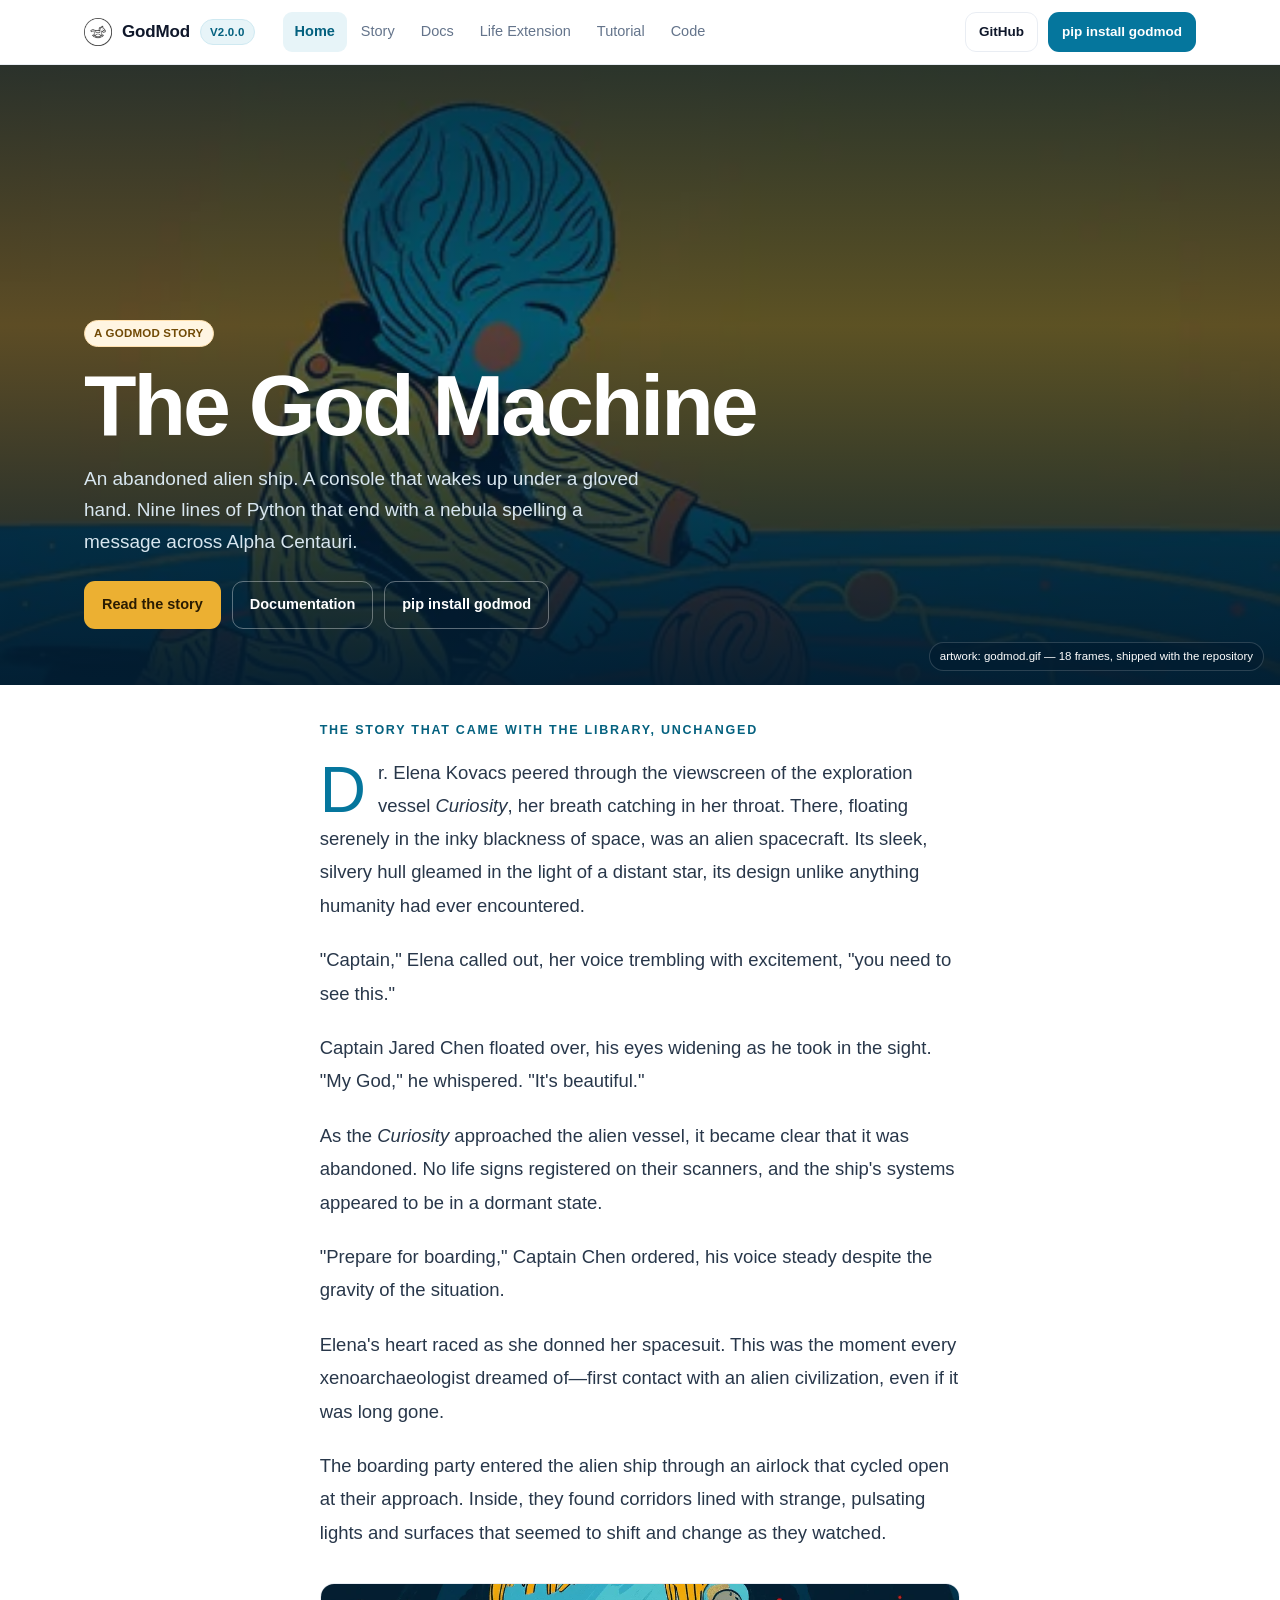
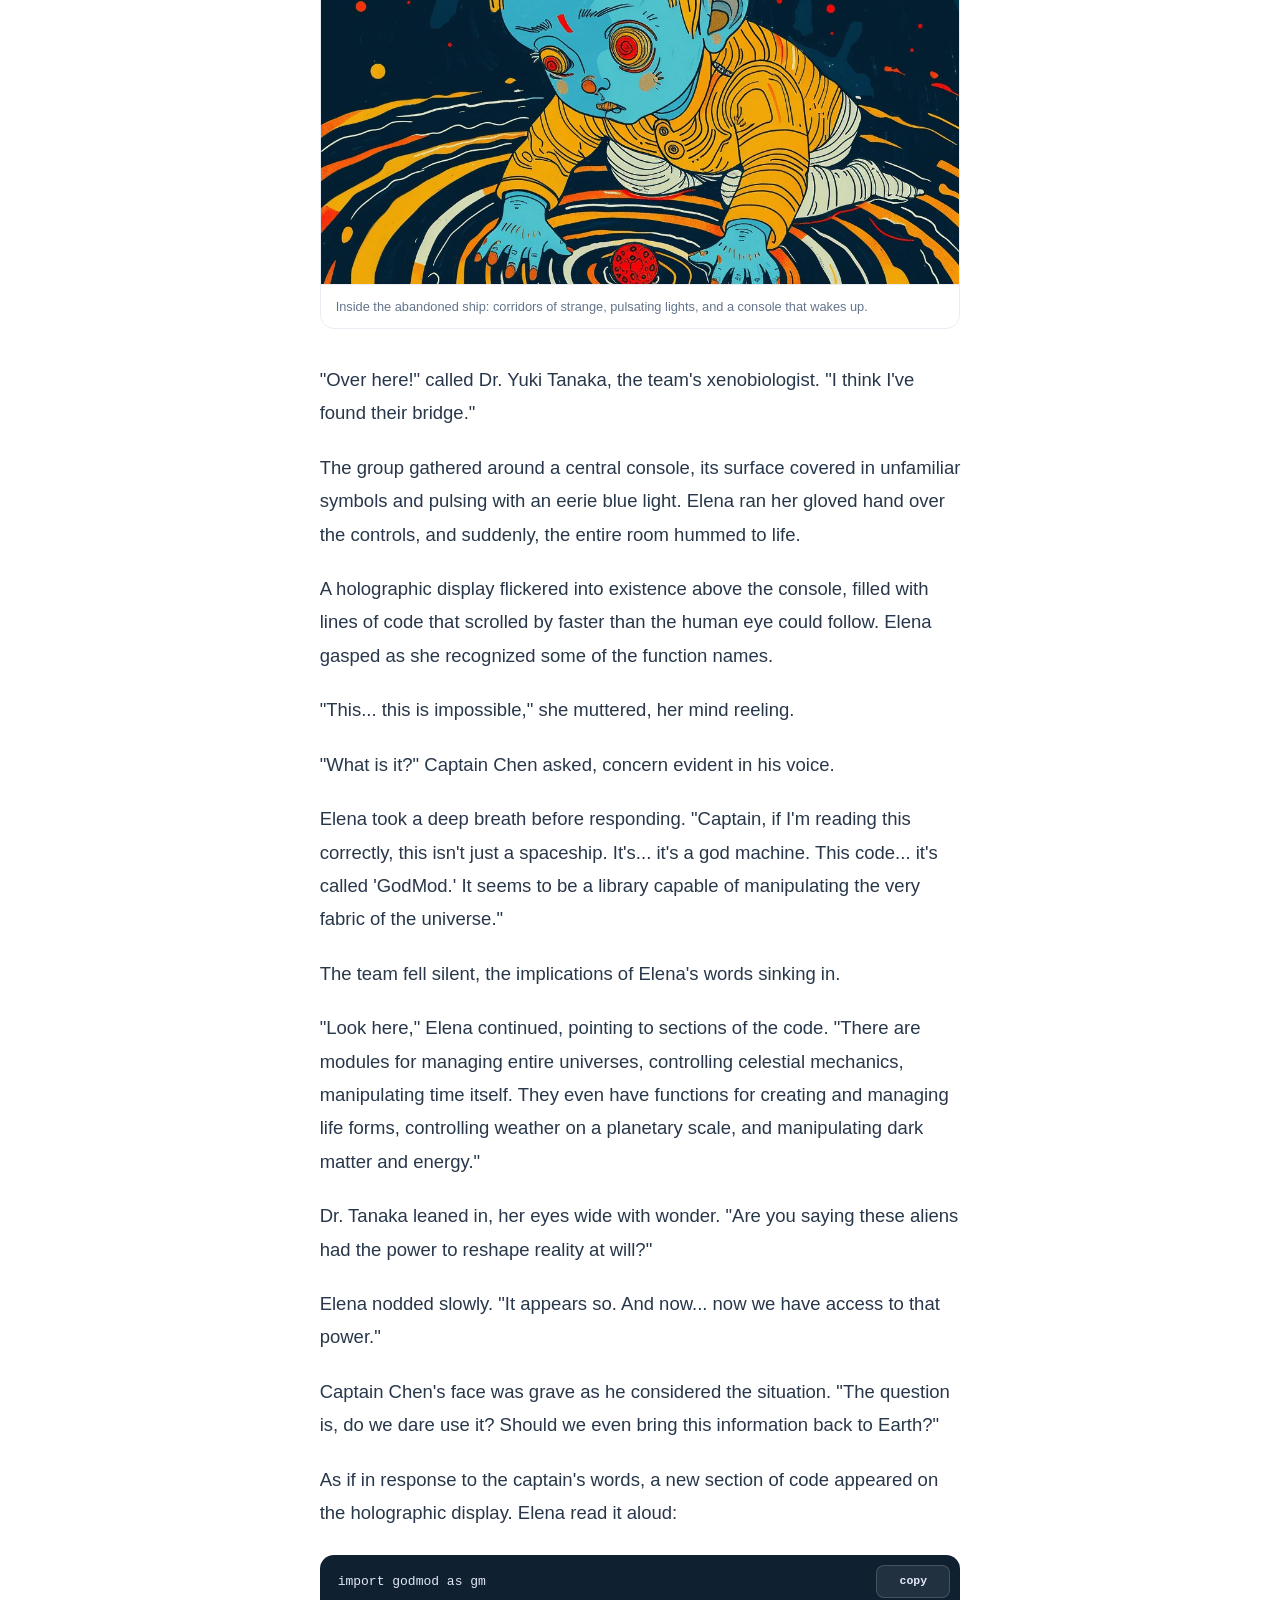
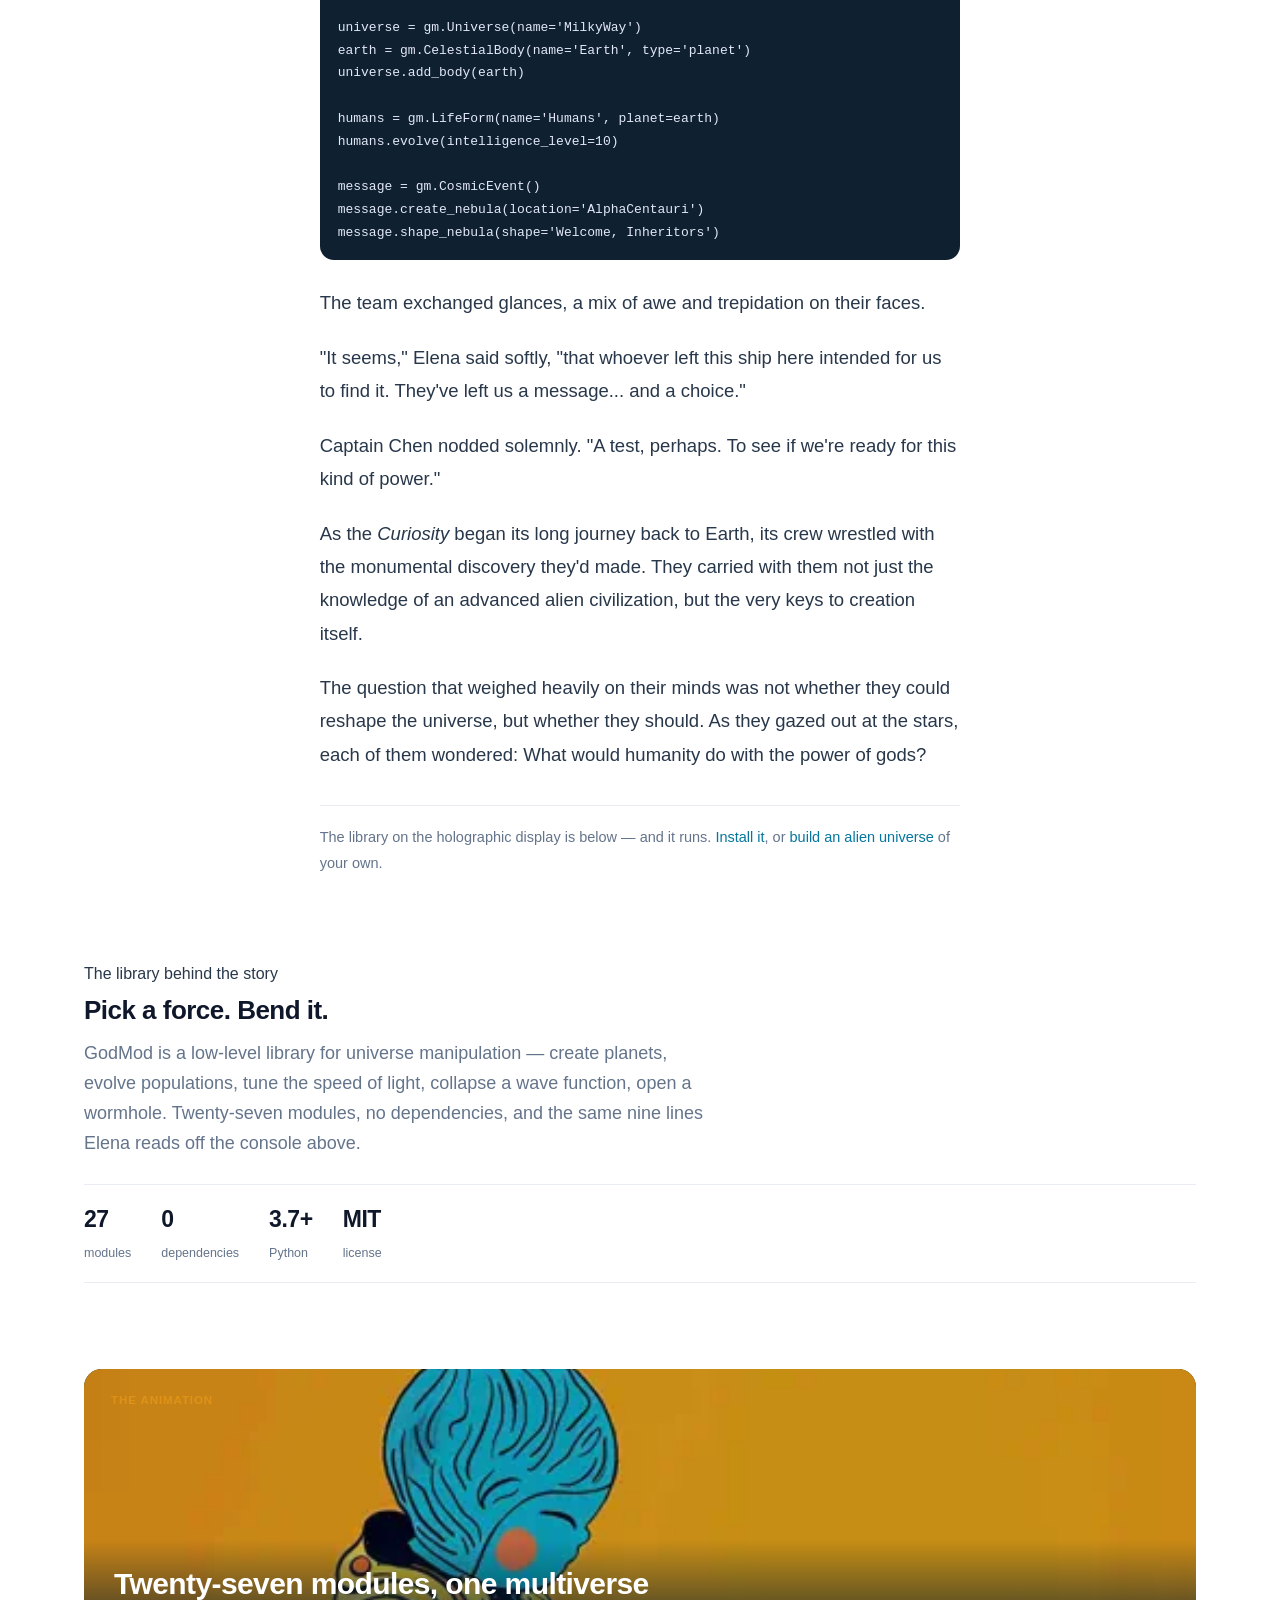
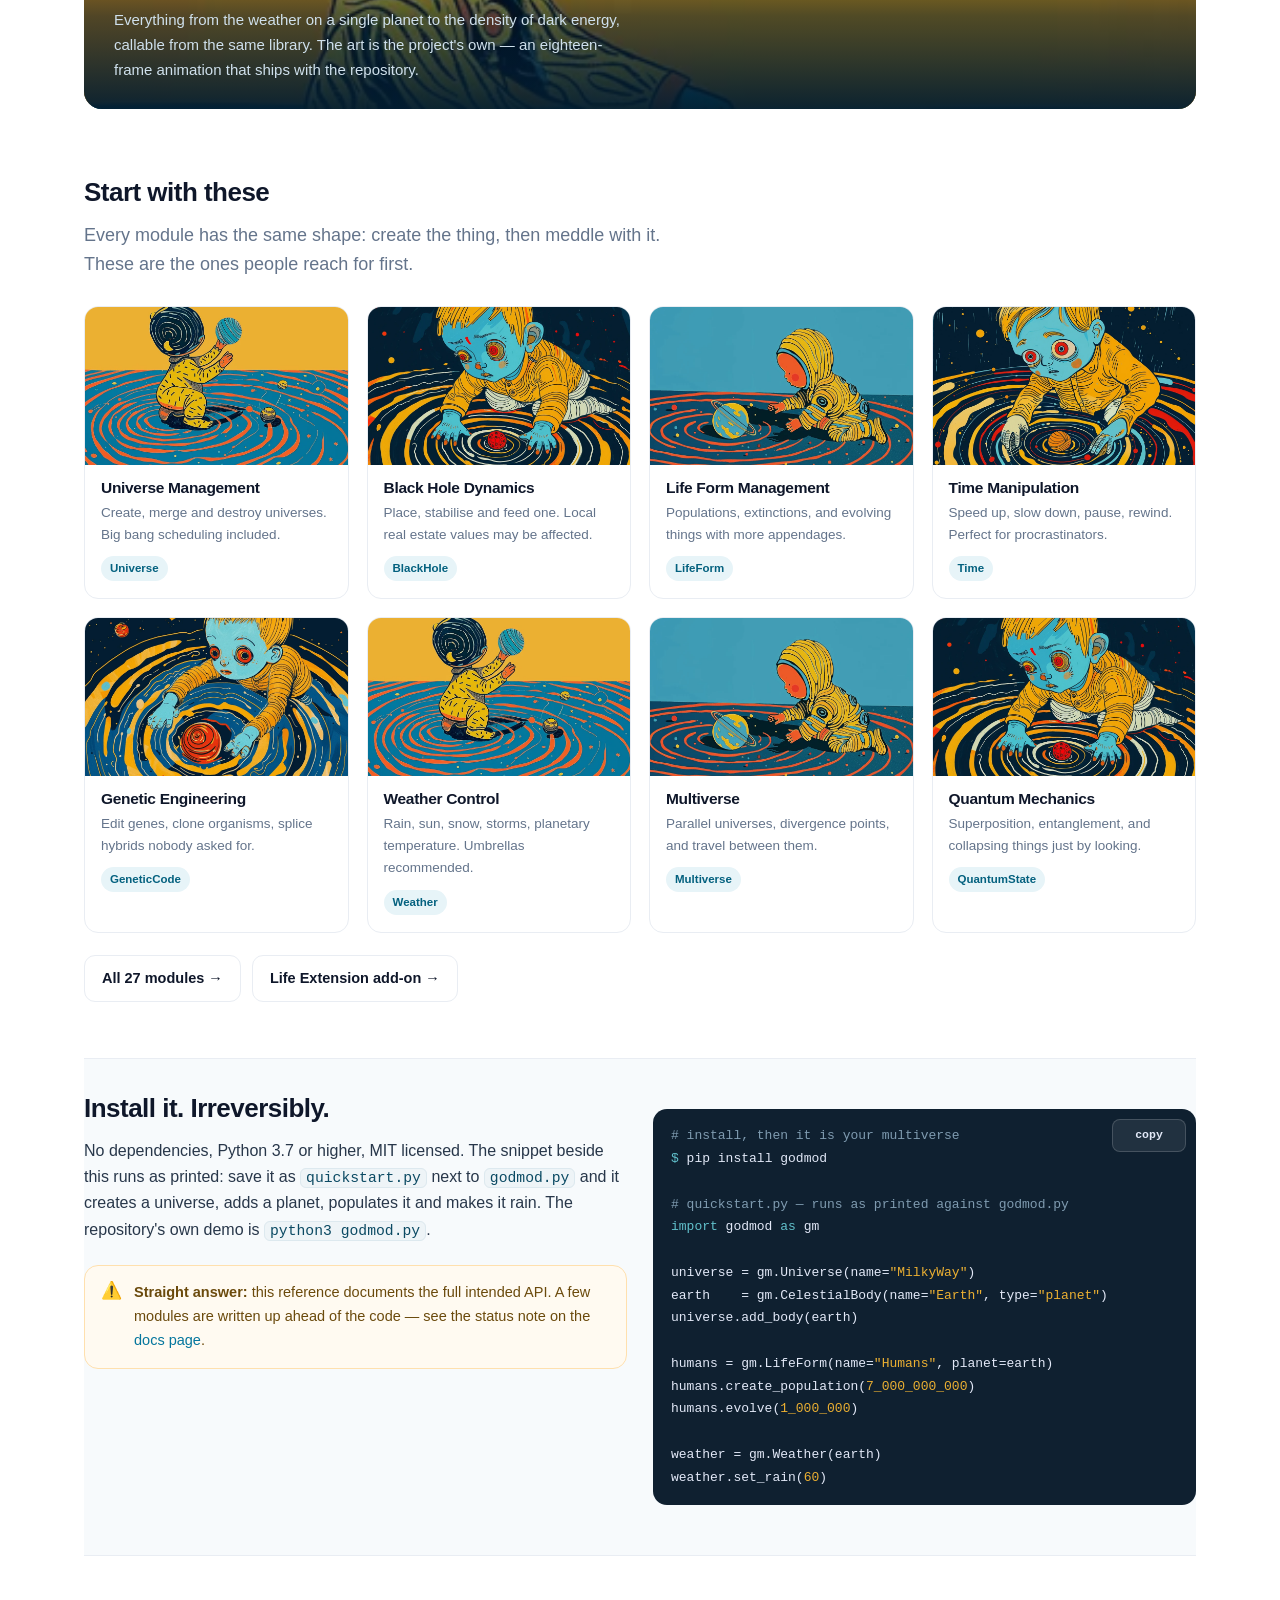
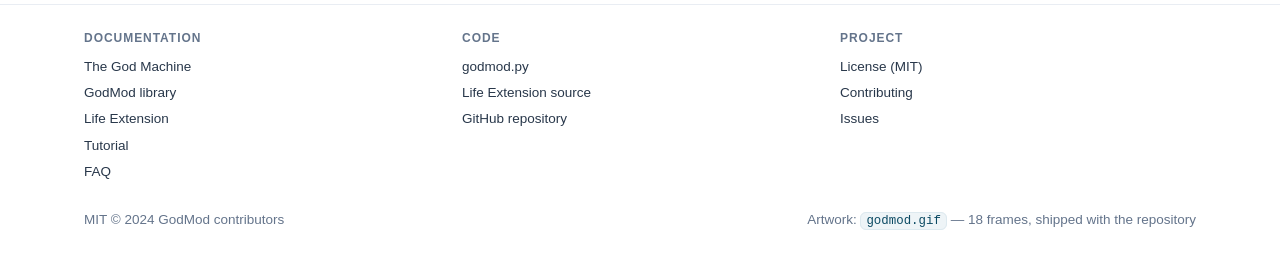
==== commit de75d61b: "Make the story the main content of the home page The God Machine was buried under the product sectio" ====
--- a/index.html
+++ b/index.html
@@ -3,8 +3,8 @@
 <head>
 <meta charset="utf-8">
 <meta name="viewport" content="width=device-width, initial-scale=1">
-<title>GodMod — a Python library for universes, physics and life</title>
-<meta name="description" content="GodMod is a low-level Python library for creating universes, physics and life: celestial mechanics, physical constants, time, quantum states, genetics and black holes. pip install godmod.">
+<title>The God Machine — GodMod, a Python library for universes, physics and life</title>
+<meta name="description" content="The God Machine: an abandoned alien ship running GodMod, a low-level Python library for creating universes, physics and life. Read the story, then pip install godmod.">
 <link rel="icon" href="favicon.ico">
 <link rel="stylesheet" href="assets/site.css">
 <script src="assets/site.js" defer></script>
@@ -36,19 +36,85 @@
 </header>
 
 <main id="main">
+  <section class="story-hero">
+    <img class="art" src="assets/img/godmod-loop.webp" alt="GodMod artwork — an animated loop of a figure over a spiral of worlds">
+    <div class="shade"></div>
+    <div class="inner">
+      <span class="pill amber">A GodMod story</span>
+      <h1>The God Machine</h1>
+      <p class="lede">An abandoned alien ship. A console that wakes up under a gloved hand. Nine lines
+        of Python that end with a nebula spelling a message across Alpha Centauri.</p>
+      <div class="btn-row">
+        <a class="btn amber" href="#story">Read the story</a>
+        <a class="btn ghost" href="godmod_docs_website.html">Documentation</a>
+        <button class="btn ghost" data-copy="pip install godmod">pip install godmod</button>
+      </div>
+    </div>
+    <span class="credit">artwork: godmod.gif — 18 frames, shipped with the repository</span>
+  </section>
+
   <div class="wrap">
 
-    <section class="section">
-      <span class="pill amber">Python · MIT · 27 modules</span>
-      <h1 style="margin-top:14px">Pick a force. Bend it.</h1>
-      <p class="lede">GodMod is a low-level library for universe manipulation. Create planets, evolve
-        populations, tune the speed of light, collapse a wave function, or open a wormhole to
-        Andromeda — all from the same nine-line program.</p>
-      <div class="btn-row">
-        <button class="btn" data-copy="pip install godmod">pip install godmod</button>
-        <a class="btn ghost" href="godmod_docs_website.html#quick-start-guide">Quick start →</a>
-        <a class="btn ghost" href="tutorial_uni.html">Build an alien universe</a>
-      </div>
+    <section class="section" id="story" aria-label="The God Machine — the story">
+      <div class="read">
+        <p class="kicker">The story that came with the library, unchanged</p>
+
+          <p class="lead">Dr. Elena Kovacs peered through the viewscreen of the exploration vessel <em>Curiosity</em>, her breath catching in her throat. There, floating serenely in the inky blackness of space, was an alien spacecraft. Its sleek, silvery hull gleamed in the light of a distant star, its design unlike anything humanity had ever encountered.</p>
+          <p>"Captain," Elena called out, her voice trembling with excitement, "you need to see this."</p>
+          <p>Captain Jared Chen floated over, his eyes widening as he took in the sight. "My God," he whispered. "It's beautiful."</p>
+          <p>As the <em>Curiosity</em> approached the alien vessel, it became clear that it was abandoned. No life signs registered on their scanners, and the ship's systems appeared to be in a dormant state.</p>
+          <p>"Prepare for boarding," Captain Chen ordered, his voice steady despite the gravity of the situation.</p>
+          <p>Elena's heart raced as she donned her spacesuit. This was the moment every xenoarchaeologist dreamed of—first contact with an alien civilization, even if it was long gone.</p>
+          <p>The boarding party entered the alien ship through an airlock that cycled open at their approach. Inside, they found corridors lined with strange, pulsating lights and surfaces that seemed to shift and change as they watched.</p>
+          <figure class="story-fig">
+            <img src="assets/img/godmod-frame-04.webp" alt="A figure reaching into a spiral of light">
+            <figcaption>Inside the abandoned ship: corridors of strange, pulsating lights, and a console that wakes up.</figcaption>
+          </figure>
+
+          <p>"Over here!" called Dr. Yuki Tanaka, the team's xenobiologist. "I think I've found their bridge."</p>
+          <p>The group gathered around a central console, its surface covered in unfamiliar symbols and pulsing with an eerie blue light. Elena ran her gloved hand over the controls, and suddenly, the entire room hummed to life.</p>
+          <p>A holographic display flickered into existence above the console, filled with lines of code that scrolled by faster than the human eye could follow. Elena gasped as she recognized some of the function names.</p>
+          <p>"This... this is impossible," she muttered, her mind reeling.</p>
+          <p>"What is it?" Captain Chen asked, concern evident in his voice.</p>
+          <p>Elena took a deep breath before responding. "Captain, if I'm reading this correctly, this isn't just a spaceship. It's... it's a god machine. This code... it's called 'GodMod.' It seems to be a library capable of manipulating the very fabric of the universe."</p>
+          <p>The team fell silent, the implications of Elena's words sinking in.</p>
+          <p>"Look here," Elena continued, pointing to sections of the code. "There are modules for managing entire universes, controlling celestial mechanics, manipulating time itself. They even have functions for creating and managing life forms, controlling weather on a planetary scale, and manipulating dark matter and energy."</p>
+          <p>Dr. Tanaka leaned in, her eyes wide with wonder. "Are you saying these aliens had the power to reshape reality at will?"</p>
+          <p>Elena nodded slowly. "It appears so. And now... now we have access to that power."</p>
+          <p>Captain Chen's face was grave as he considered the situation. "The question is, do we dare use it? Should we even bring this information back to Earth?"</p>
+          <p>As if in response to the captain's words, a new section of code appeared on the holographic display. Elena read it aloud:</p>
+          <div class="code">
+            <button class="copy" type="button">copy</button>
+<pre>import godmod as gm
+
+universe = gm.Universe(name='MilkyWay')
+earth = gm.CelestialBody(name='Earth', type='planet')
+universe.add_body(earth)
+
+humans = gm.LifeForm(name='Humans', planet=earth)
+humans.evolve(intelligence_level=10)
+
+message = gm.CosmicEvent()
+message.create_nebula(location='AlphaCentauri')
+message.shape_nebula(shape='Welcome, Inheritors')</pre>
+          </div>
+          
+          <p>The team exchanged glances, a mix of awe and trepidation on their faces.</p>
+          <p>"It seems," Elena said softly, "that whoever left this ship here intended for us to find it. They've left us a message... and a choice."</p>
+          <p>Captain Chen nodded solemnly. "A test, perhaps. To see if we're ready for this kind of power."</p>
+          <p>As the <em>Curiosity</em> began its long journey back to Earth, its crew wrestled with the monumental discovery they'd made. They carried with them not just the knowledge of an advanced alien civilization, but the very keys to creation itself.</p>
+          <p>The question that weighed heavily on their minds was not whether they could reshape the universe, but whether they should. As they gazed out at the stars, each of them wondered: What would humanity do with the power of gods?</p>
+        <p class="end">The library on the holographic display is below — and it runs.
+          <a href="#install">Install it</a>, or <a href="tutorial_uni.html">build an alien universe</a> of your own.</p>
+      </div>
+    </section>
+
+    <section class="section" id="library">
+      <p class="kicker" style="margin-bottom:8px">The library behind the story</p>
+      <h2 style="margin-top:0">Pick a force. Bend it.</h2>
+      <p class="lede">GodMod is a low-level library for universe manipulation — create planets, evolve
+        populations, tune the speed of light, collapse a wave function, open a wormhole. Twenty-seven
+        modules, no dependencies, and the same nine lines Elena reads off the console above.</p>
       <div class="stats">
         <div><b>27</b><span>modules</span></div>
         <div><b>0</b><span>dependencies</span></div>
@@ -185,58 +251,6 @@
       </div>
     </section>
 
-    <section class="section" aria-labelledby="story">
-      <h2 id="story" style="margin-top:0">The God Machine</h2>
-      <p class="lede">The story that came with the library, unchanged.</p>
-      <div class="story" style="margin-top:20px">
-        <div class="banner">
-          <img src="assets/img/godmod-frame-08.webp" alt="A figure seated among planets">
-        </div>
-        <div class="text">
-          <p>Dr. Elena Kovacs peered through the viewscreen of the exploration vessel <em>Curiosity</em>, her breath catching in her throat. There, floating serenely in the inky blackness of space, was an alien spacecraft. Its sleek, silvery hull gleamed in the light of a distant star, its design unlike anything humanity had ever encountered.</p>
-          <p>"Captain," Elena called out, her voice trembling with excitement, "you need to see this."</p>
-          <p>Captain Jared Chen floated over, his eyes widening as he took in the sight. "My God," he whispered. "It's beautiful."</p>
-          <p>As the <em>Curiosity</em> approached the alien vessel, it became clear that it was abandoned. No life signs registered on their scanners, and the ship's systems appeared to be in a dormant state.</p>
-          <p>"Prepare for boarding," Captain Chen ordered, his voice steady despite the gravity of the situation.</p>
-          <p>Elena's heart raced as she donned her spacesuit. This was the moment every xenoarchaeologist dreamed of—first contact with an alien civilization, even if it was long gone.</p>
-          <p>The boarding party entered the alien ship through an airlock that cycled open at their approach. Inside, they found corridors lined with strange, pulsating lights and surfaces that seemed to shift and change as they watched.</p>
-          <p>"Over here!" called Dr. Yuki Tanaka, the team's xenobiologist. "I think I've found their bridge."</p>
-          <p>The group gathered around a central console, its surface covered in unfamiliar symbols and pulsing with an eerie blue light. Elena ran her gloved hand over the controls, and suddenly, the entire room hummed to life.</p>
-          <p>A holographic display flickered into existence above the console, filled with lines of code that scrolled by faster than the human eye could follow. Elena gasped as she recognized some of the function names.</p>
-          <p>"This... this is impossible," she muttered, her mind reeling.</p>
-          <p>"What is it?" Captain Chen asked, concern evident in his voice.</p>
-          <p>Elena took a deep breath before responding. "Captain, if I'm reading this correctly, this isn't just a spaceship. It's... it's a god machine. This code... it's called 'GodMod.' It seems to be a library capable of manipulating the very fabric of the universe."</p>
-          <p>The team fell silent, the implications of Elena's words sinking in.</p>
-          <p>"Look here," Elena continued, pointing to sections of the code. "There are modules for managing entire universes, controlling celestial mechanics, manipulating time itself. They even have functions for creating and managing life forms, controlling weather on a planetary scale, and manipulating dark matter and energy."</p>
-          <p>Dr. Tanaka leaned in, her eyes wide with wonder. "Are you saying these aliens had the power to reshape reality at will?"</p>
-          <p>Elena nodded slowly. "It appears so. And now... now we have access to that power."</p>
-          <p>Captain Chen's face was grave as he considered the situation. "The question is, do we dare use it? Should we even bring this information back to Earth?"</p>
-          <p>As if in response to the captain's words, a new section of code appeared on the holographic display. Elena read it aloud:</p>
-          <div class="code">
-                      <button class="copy" type="button">copy</button>
-          <pre>import godmod as gm
-          
-          universe = gm.Universe(name='MilkyWay')
-          earth = gm.CelestialBody(name='Earth', type='planet')
-          universe.add_body(earth)
-          
-          humans = gm.LifeForm(name='Humans', planet=earth)
-          humans.evolve(intelligence_level=10)
-          
-          message = gm.CosmicEvent()
-          message.create_nebula(location='AlphaCentauri')
-          message.shape_nebula(shape='Welcome, Inheritors')</pre>
-                    </div>
-          
-          <p>The team exchanged glances, a mix of awe and trepidation on their faces.</p>
-          <p>"It seems," Elena said softly, "that whoever left this ship here intended for us to find it. They've left us a message... and a choice."</p>
-          <p>Captain Chen nodded solemnly. "A test, perhaps. To see if we're ready for this kind of power."</p>
-          <p>As the <em>Curiosity</em> began its long journey back to Earth, its crew wrestled with the monumental discovery they'd made. They carried with them not just the knowledge of an advanced alien civilization, but the very keys to creation itself.</p>
-          <p>The question that weighed heavily on their minds was not whether they could reshape the universe, but whether they should. As they gazed out at the stars, each of them wondered: What would humanity do with the power of gods?</p>
-        </div>
-      </div>
-    </section>
-
   </div>
 </main>
 
--- a/assets/site.css
+++ b/assets/site.css
@@ -126,7 +126,6 @@
   color:#e2e8f7;font:inherit;font-size:11.5px;font-weight:600;padding:5px 10px;border-radius:8px;cursor:pointer;
   white-space:nowrap;min-width:74px;text-align:center}
 .code .copy:hover{background:rgba(255,255,255,.18)}
-.code.slim{padding:14px 16px}
 
 /* ---------------- callouts, stats, footer ---------------- */
 .callout{display:flex;gap:12px;border:1px solid #ffe0ae;background:#fffaf1;border-radius:var(--radius);
@@ -168,18 +167,11 @@
 article.prose li code{white-space:nowrap}
 article.prose blockquote{border-left:3px solid #dbe6ee;margin:22px 0;padding:2px 0 2px 18px;color:var(--muted);font-style:italic}
 article.prose h4{font-size:15px;margin:1.3em 0 .4em;color:var(--body);text-transform:uppercase;letter-spacing:.05em;font-size:12.5px}
-.meta{display:flex;gap:10px;flex-wrap:wrap;font-size:12.5px;color:var(--muted);margin:0 0 14px}
 .meta span.dot{opacity:.5}
-.plates{display:grid;gap:22px;margin:24px 0}
 figure.plate{margin:0;border:1px solid var(--line);border-radius:var(--radius);overflow:hidden;background:#fff}
 figure.plate img{width:100%;height:300px;object-fit:cover}
 figure.plate figcaption{padding:12px 15px;font-size:13px;color:var(--muted);border-top:1px solid var(--line)}
 figure.plate figcaption b{color:var(--ink)}
-.steps{counter-reset:step;display:grid;gap:20px;margin:24px 0}
-.step{position:relative;border:1px solid var(--line);border-radius:var(--radius);padding:20px 22px 8px;background:#fff}
-.step::before{counter-increment:step;content:counter(step);position:absolute;top:-14px;left:20px;width:28px;height:28px;
-  border-radius:50%;background:var(--teal);color:#fff;font-size:13px;font-weight:700;display:grid;place-items:center}
-.step h3{margin-top:0}
 
 /* ---------------- code viewer (godmod.html / individual.html) ---------------- */
 .viewer{max-width:1180px;margin:0 auto;padding:28px 24px 60px}
@@ -194,18 +186,37 @@
 .lede{font-size:18px;color:var(--muted);max-width:62ch}
 .section{padding:34px 0}
 .section.soft{background:var(--bg-soft);border-top:1px solid var(--line);border-bottom:1px solid var(--line)}
-.story{border:1px solid var(--line);border-radius:var(--radius-lg);overflow:hidden;background:#fff}
-.story .banner{height:260px;background:var(--navy)}
-.story .banner img{width:100%;height:100%;object-fit:cover;object-position:50% 45%}
-.story .text{padding:28px 30px 10px;max-width:72ch}
-.story .text h2{margin-top:0}
-.story .text p:first-of-type::first-letter{float:left;font-size:52px;line-height:.86;padding:6px 10px 0 0;color:var(--teal)}
 .grid2{display:grid;grid-template-columns:repeat(auto-fit,minmax(280px,1fr));gap:26px;align-items:start}
 
 #toast{position:fixed;left:50%;bottom:26px;transform:translate(-50%,16px);z-index:200;opacity:0;pointer-events:none;
   transition:opacity .22s ease, transform .22s ease;background:#0f172a;color:#fff;border:1px solid #35354a;
   padding:10px 16px;border-radius:10px;font-size:13.5px;box-shadow:0 10px 30px rgba(0,0,0,.35)}
 #toast.on{opacity:1;transform:translate(-50%,0)}
+
+/* ---------------- story-first home ---------------- */
+.story-hero{position:relative;min-height:620px;display:flex;align-items:flex-end;background:var(--navy);overflow:hidden}
+.story-hero .art{position:absolute;inset:0;width:100%;height:100%;object-fit:cover;object-position:50% 40%;opacity:.72}
+.story-hero .inner{position:relative;z-index:2;width:100%;max-width:var(--wrap);margin:0 auto;padding:0 24px 56px;color:#fff}
+.story-hero .shade{position:absolute;inset:0;
+  background:linear-gradient(180deg,rgba(2,29,49,.74),rgba(2,29,49,.42) 42%,rgba(2,29,49,.96))}
+.story-hero h1{color:#fff;font-size:clamp(40px,7.2vw,86px);line-height:.98;letter-spacing:-.035em;margin:16px 0 16px}
+.story-hero .lede{color:#d8e6ef;font-size:clamp(16px,1.6vw,19px);max-width:54ch;margin:0}
+.story-hero .btn-row{margin:24px 0 0}
+.story-hero .credit{position:absolute;right:16px;bottom:14px;z-index:3;font-size:11.5px;color:#fff;
+  background:rgba(2,29,49,.75);border:1px solid rgba(255,255,255,.16);padding:4px 10px;border-radius:999px}
+
+.read{max-width:72ch;margin:0 auto}
+.read p{font-size:18.5px;line-height:1.8;margin:0 0 1.15em;color:var(--body)}
+.read p.lead::first-letter{float:left;font-size:64px;line-height:.82;padding:8px 12px 0 0;color:var(--teal)}
+.read figure{margin:34px 0;border:1px solid var(--line);border-radius:var(--radius);overflow:hidden;background:#fff}
+.read figure img{width:100%;height:300px;object-fit:cover}
+.read figure figcaption{padding:11px 15px;font-size:12.8px;color:var(--muted);border-top:1px solid var(--line)}
+.story-hero .btn.ghost{color:#fff;border-color:rgba(255,255,255,.35)}
+.story-hero .btn.ghost:hover{background:rgba(255,255,255,.14)}
+.read .kicker{font-size:12.5px;letter-spacing:.14em;text-transform:uppercase;color:var(--teal-dark);font-weight:700;margin-bottom:14px}
+.read .code{margin:26px 0}
+.read figure{margin:34px 0}
+.read .end{margin-top:34px;padding-top:18px;border-top:1px solid var(--line);color:var(--muted);font-size:14.5px}
 
 /* ---------------- responsive ---------------- */
 @media (max-width:1080px){
@@ -222,8 +233,6 @@
   .doc{grid-template-columns:minmax(0,1fr);gap:0}
   .sidebar{position:static;border:1px solid var(--line);border-radius:var(--radius);padding:14px;margin-bottom:26px;
     max-height:none}
-  .sidebar .links-mobile{display:none}
-  .sidebar.open .links-mobile{display:block}
   .feature img{height:250px}
   .story .banner{height:200px}
 }
@@ -235,6 +244,10 @@
   .feature img{height:210px}
   .btn-row .btn{width:100%;justify-content:center}
   .btn-row{flex-direction:column}
+  .story-hero{min-height:440px}
+  .story-hero .inner{padding:0 16px 40px}
+  .read p{font-size:17px}
+  .read > p:first-of-type::first-letter{font-size:48px;padding:6px 9px 0 0}
   .nav .actions .btn{display:none}
   .nav .brand .pill{display:none}
   .viewer .head .spacer{margin-left:0;width:100%}
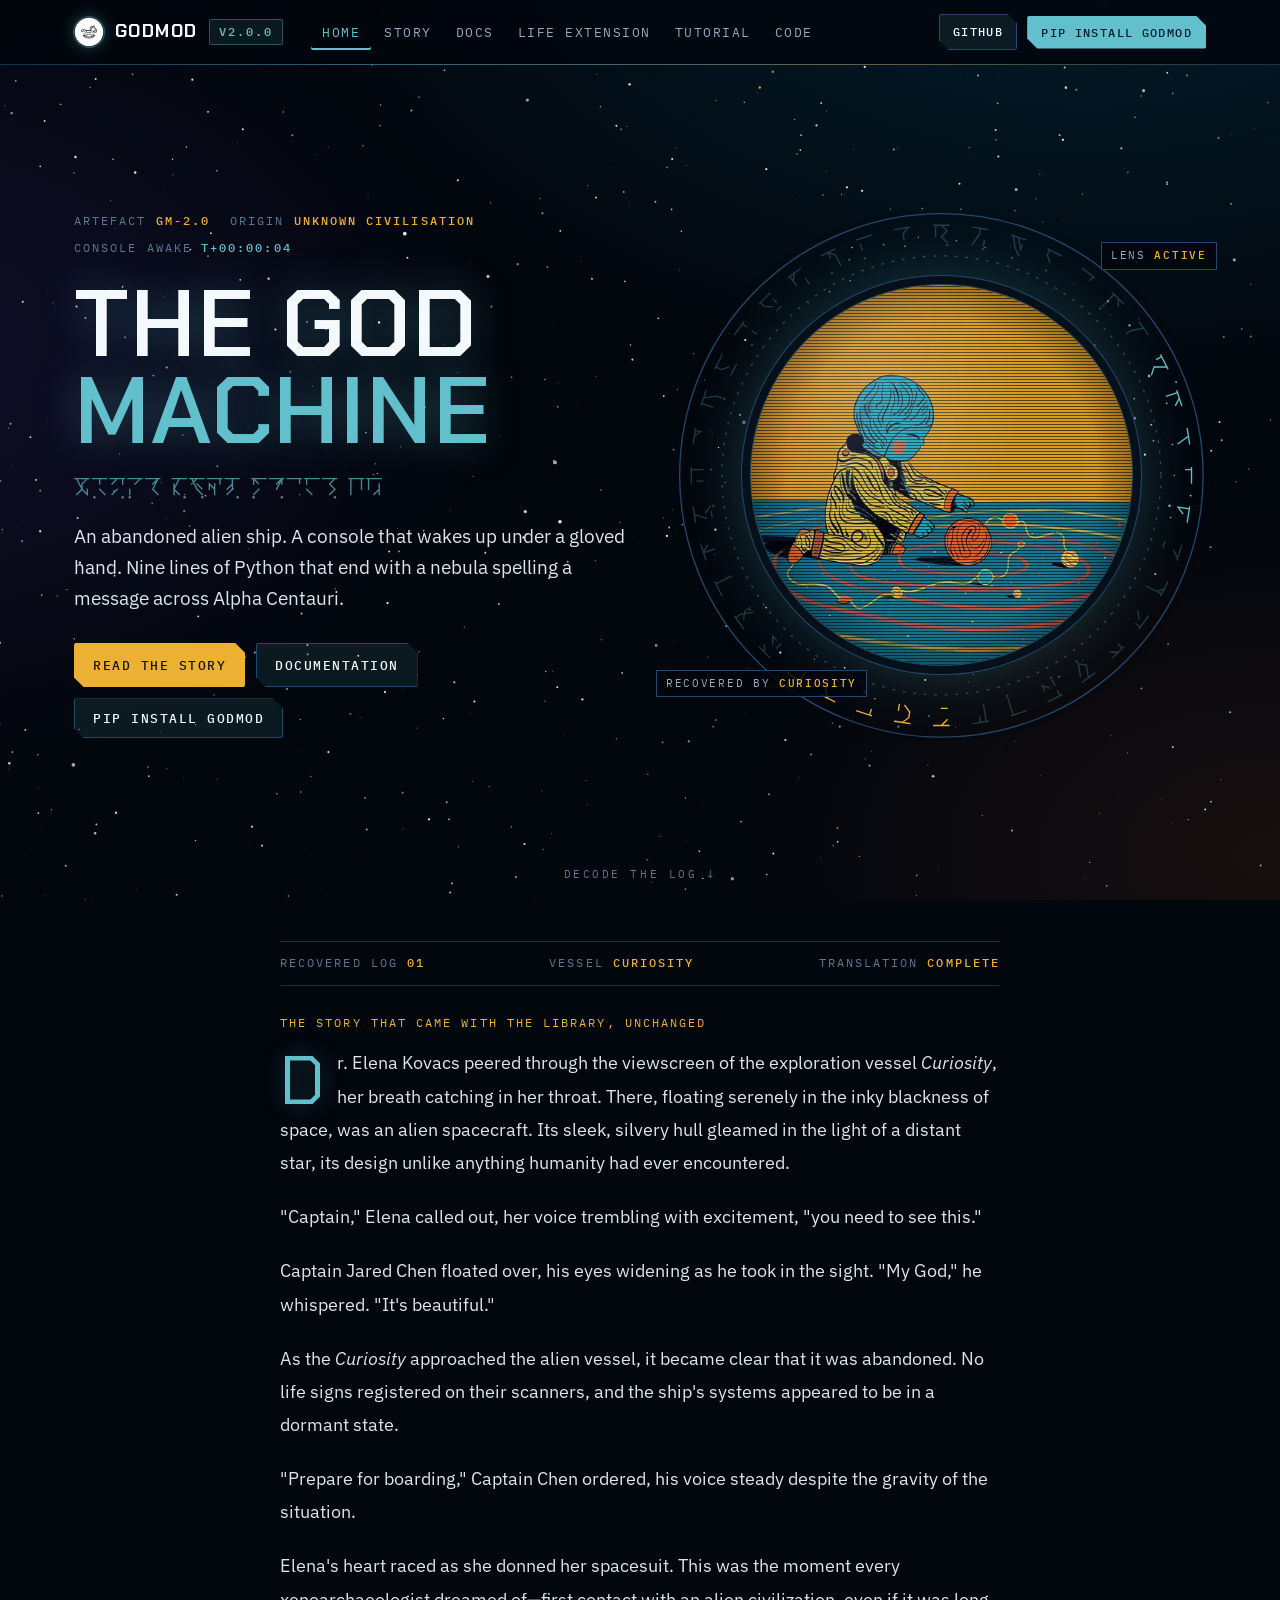
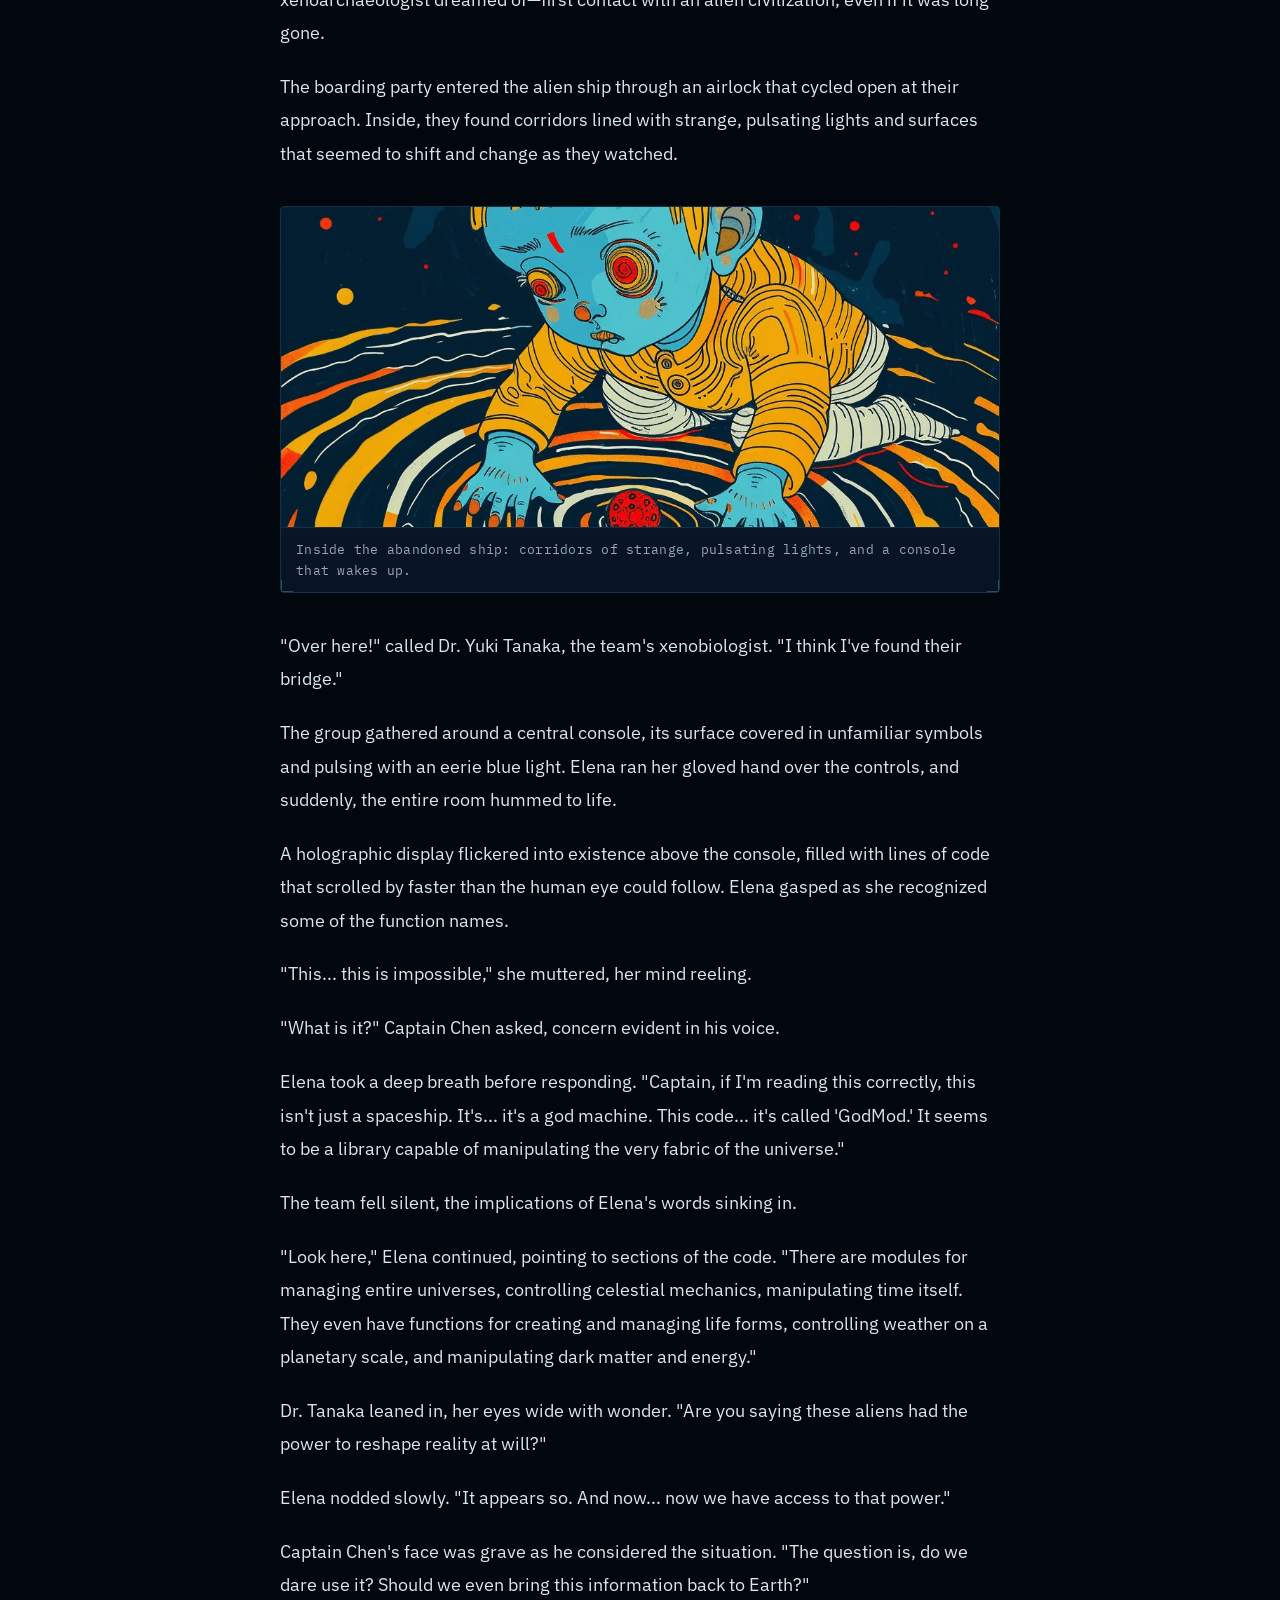
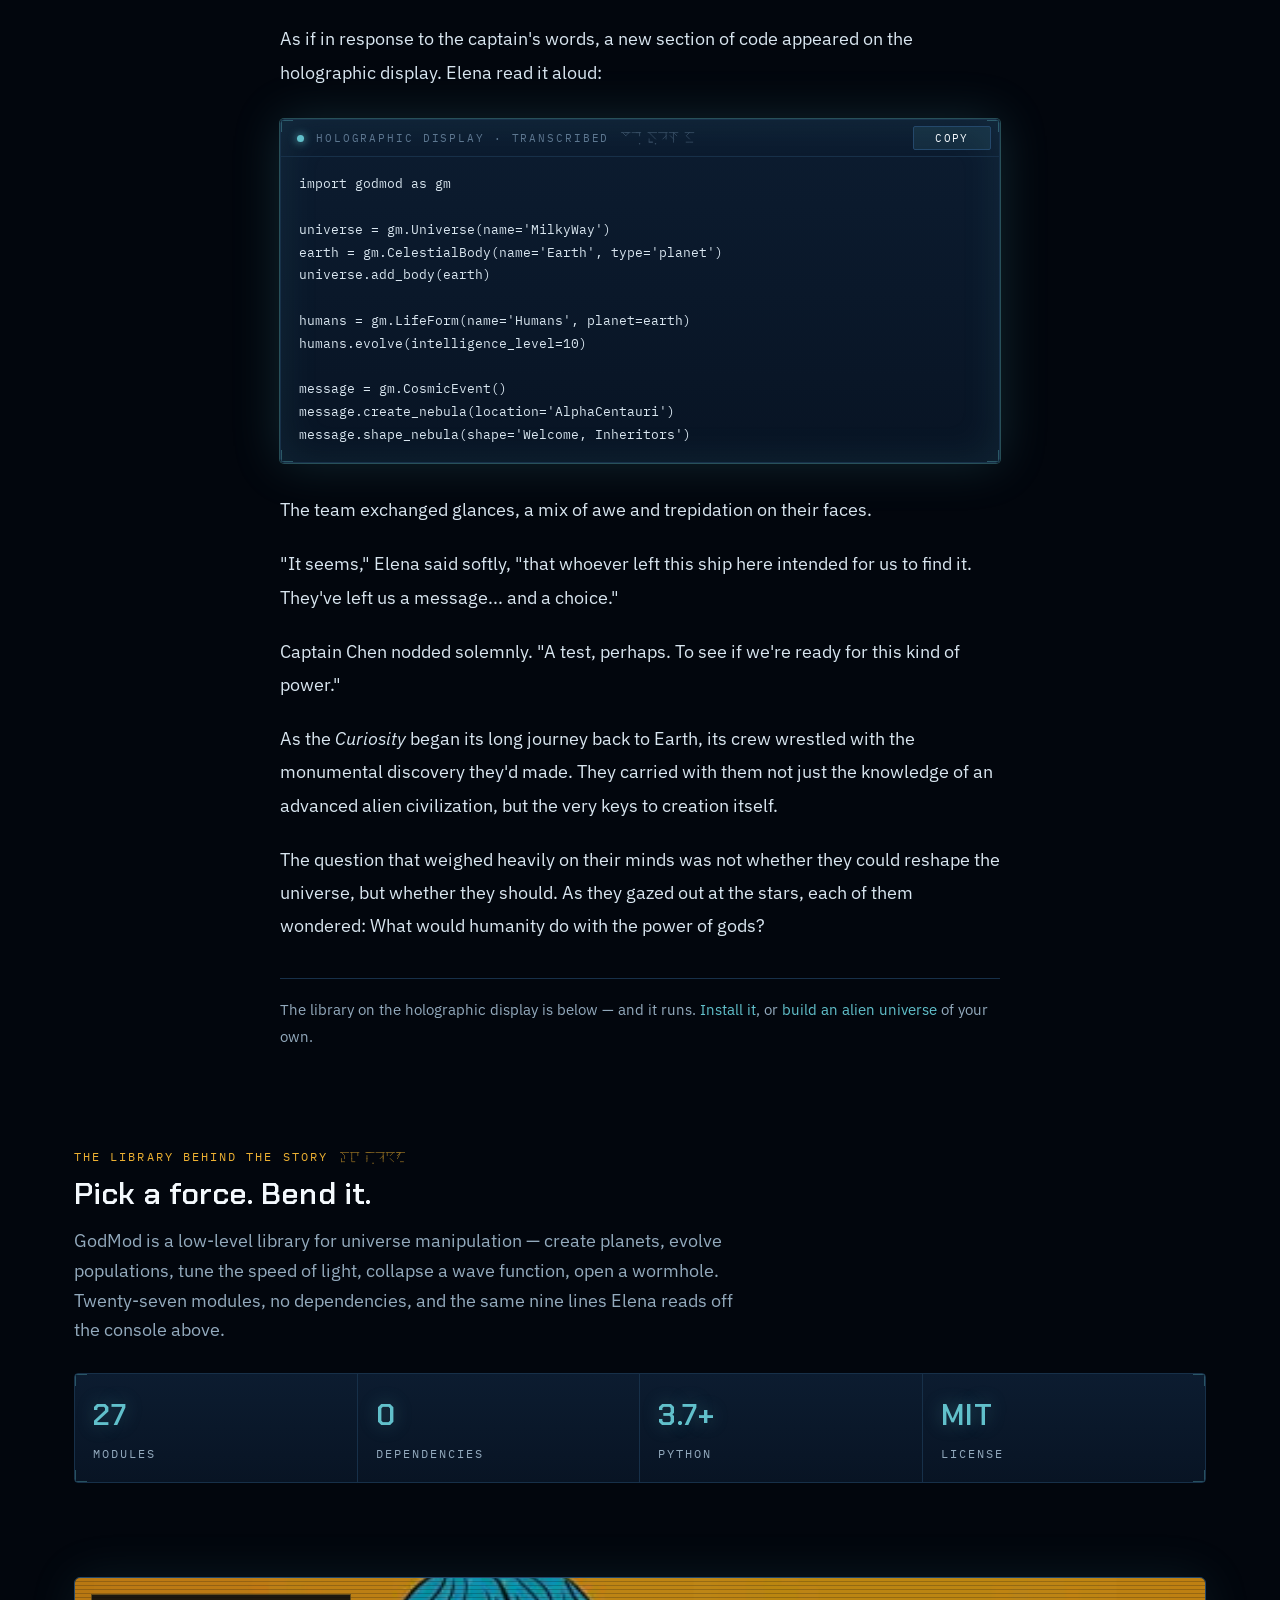
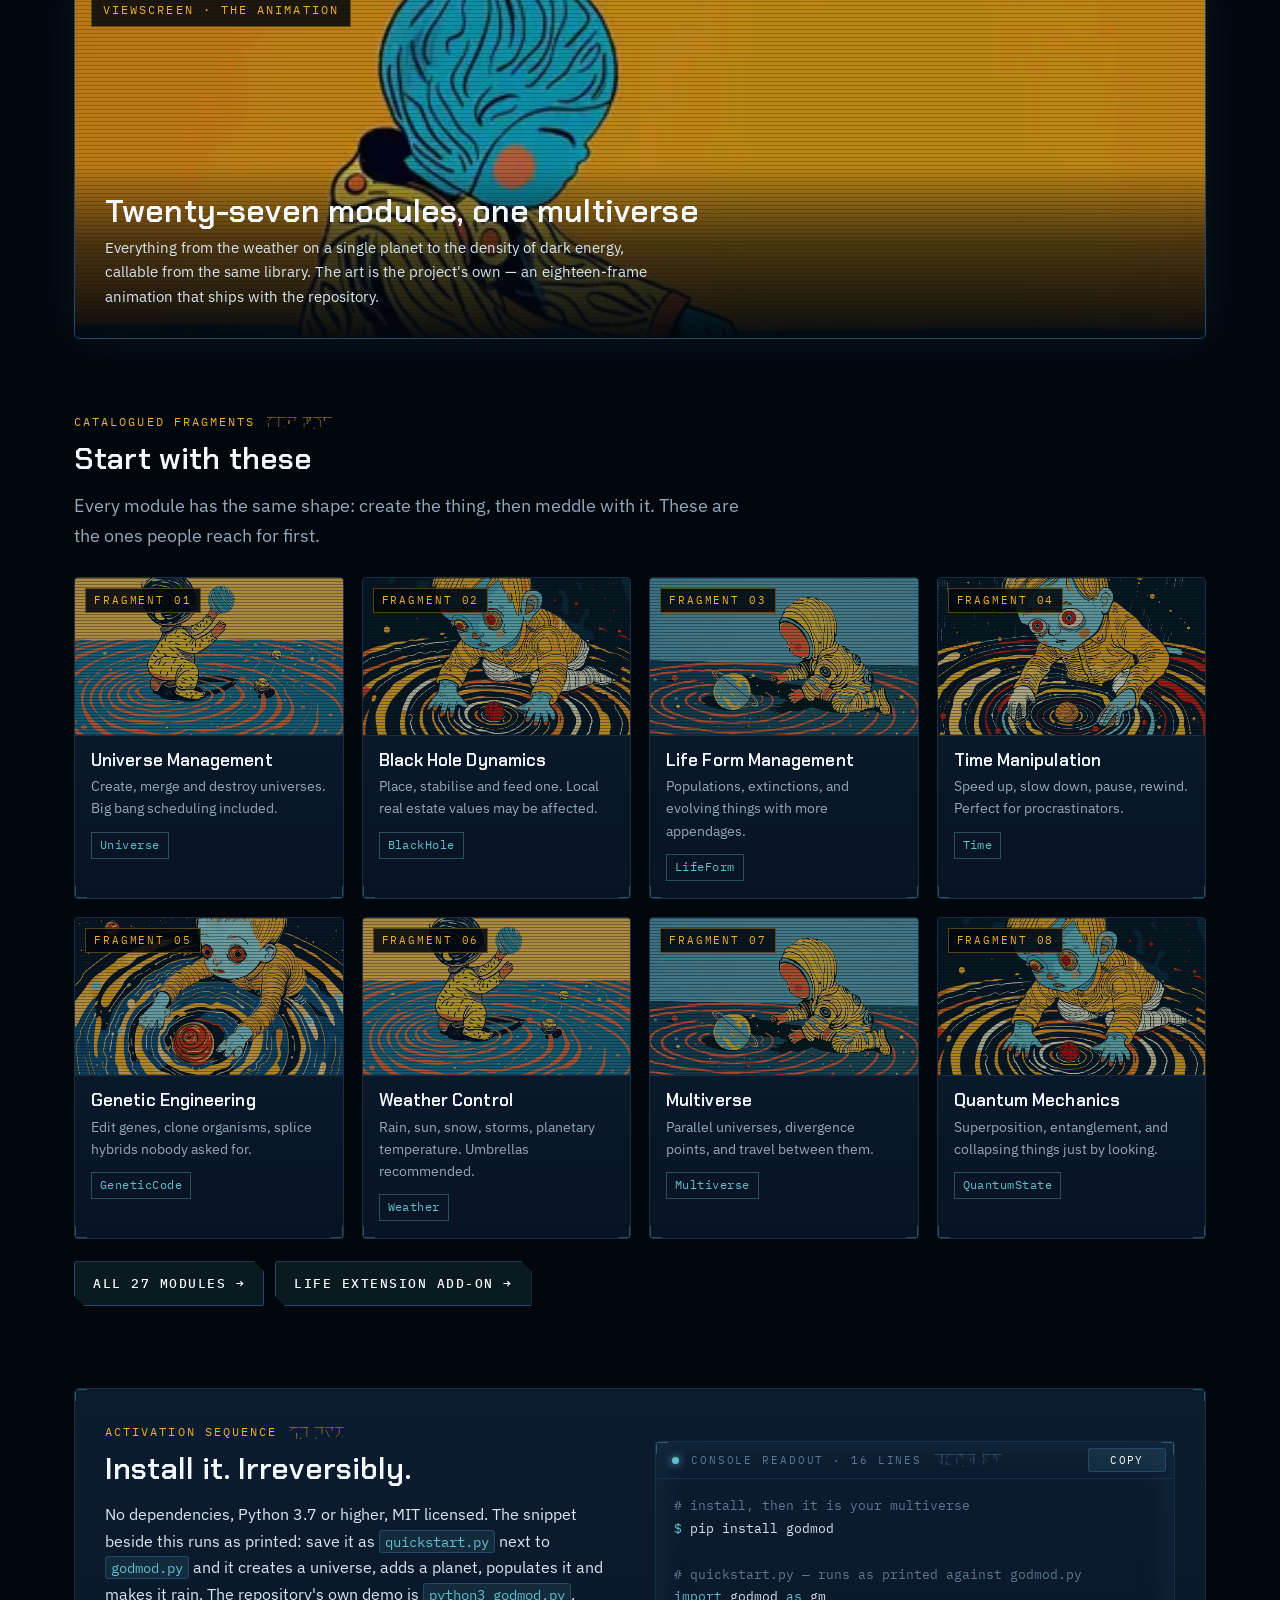
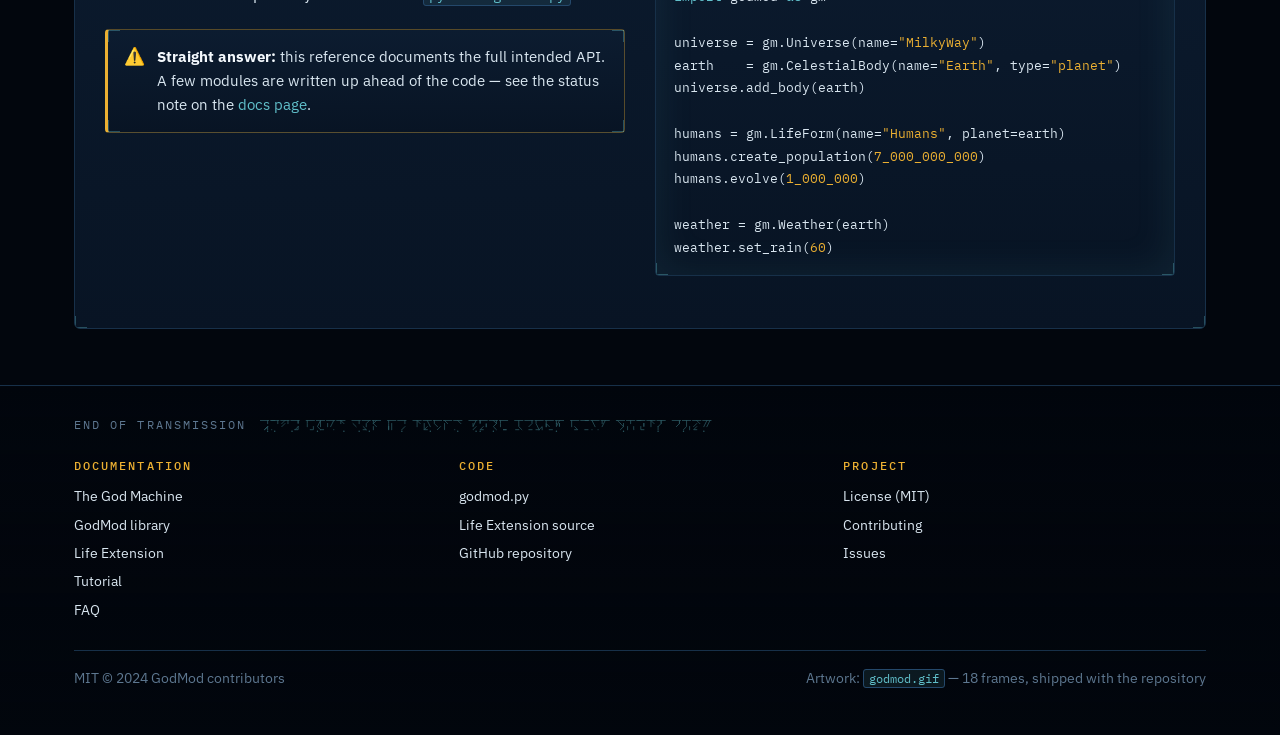
==== commit 03889f39: "Rework the site as a space archive around an alien artefact - site.css: dark space theme with token " ====
--- a/index.html
+++ b/index.html
@@ -6,6 +6,10 @@
 <title>The God Machine — GodMod, a Python library for universes, physics and life</title>
 <meta name="description" content="The God Machine: an abandoned alien ship running GodMod, a low-level Python library for creating universes, physics and life. Read the story, then pip install godmod.">
 <link rel="icon" href="favicon.ico">
+<meta name="theme-color" content="#02060d">
+<link rel="preconnect" href="https://fonts.googleapis.com">
+<link rel="preconnect" href="https://fonts.gstatic.com" crossorigin>
+<link rel="stylesheet" href="https://fonts.googleapis.com/css2?family=Chakra+Petch:wght@500;600;700&family=IBM+Plex+Mono:wght@400;500&family=IBM+Plex+Sans:ital,wght@0,400;0,500;0,600;1,400&display=swap">
 <link rel="stylesheet" href="assets/site.css">
 <script src="assets/site.js" defer></script>
 </head>
@@ -36,27 +40,44 @@
 </header>
 
 <main id="main">
-  <section class="story-hero">
-    <img class="art" src="assets/img/godmod-loop.webp" alt="GodMod artwork — an animated loop of a figure over a spiral of worlds">
-    <div class="shade"></div>
+  <section class="artefact-hero" aria-label="The God Machine">
     <div class="inner">
-      <span class="pill amber">A GodMod story</span>
-      <h1>The God Machine</h1>
-      <p class="lede">An abandoned alien ship. A console that wakes up under a gloved hand. Nine lines
-        of Python that end with a nebula spelling a message across Alpha Centauri.</p>
-      <div class="btn-row">
-        <a class="btn amber" href="#story">Read the story</a>
-        <a class="btn ghost" href="godmod_docs_website.html">Documentation</a>
-        <button class="btn ghost" data-copy="pip install godmod">pip install godmod</button>
-      </div>
-    </div>
-    <span class="credit">artwork: godmod.gif — 18 frames, shipped with the repository</span>
+      <div>
+        <div class="hud">
+          <span>Artefact <b>GM-2.0</b></span>
+          <span>Origin <b>unknown civilisation</b></span>
+          <span class="live">Console awake <b data-uptime>T+00:00:00</b></span>
+        </div>
+        <h1 data-decipher><span>The God</span> <span class="sub">Machine</span></h1>
+        <div data-glyphs="16" data-seed="the-god-machine"></div>
+        <p class="lede">An abandoned alien ship. A console that wakes up under a gloved hand. Nine lines
+          of Python that end with a nebula spelling a message across Alpha Centauri.</p>
+        <div class="btn-row">
+          <a class="btn amber" href="#story">Read the story</a>
+          <a class="btn ghost" href="godmod_docs_website.html">Documentation</a>
+          <button class="btn ghost" data-copy="pip install godmod">pip install godmod</button>
+        </div>
+      </div>
+      <div class="relic">
+        <div class="lens">
+          <img src="assets/img/godmod-loop.webp" alt="GodMod artwork: an animated loop of a small astronaut over a spiral of worlds">
+        </div>
+        <span class="tag t1">Lens <b>active</b></span>
+        <span class="tag t2">Recovered by <b>Curiosity</b></span>
+      </div>
+    </div>
+    <span class="scroll-cue" aria-hidden="true">Decode the log ↓</span>
   </section>
 
   <div class="wrap">
 
     <section class="section" id="story" aria-label="The God Machine — the story">
       <div class="read">
+        <div class="log-head hud">
+          <span>Recovered log <b>01</b></span>
+          <span>Vessel <b>Curiosity</b></span>
+          <span>Translation <b>complete</b></span>
+        </div>
         <p class="kicker">The story that came with the library, unchanged</p>
 
           <p class="lead">Dr. Elena Kovacs peered through the viewscreen of the exploration vessel <em>Curiosity</em>, her breath catching in her throat. There, floating serenely in the inky blackness of space, was an alien spacecraft. Its sleek, silvery hull gleamed in the light of a distant star, its design unlike anything humanity had ever encountered.</p>
@@ -83,7 +104,7 @@
           <p>Elena nodded slowly. "It appears so. And now... now we have access to that power."</p>
           <p>Captain Chen's face was grave as he considered the situation. "The question is, do we dare use it? Should we even bring this information back to Earth?"</p>
           <p>As if in response to the captain's words, a new section of code appeared on the holographic display. Elena read it aloud:</p>
-          <div class="code">
+          <div class="code" data-label="Holographic display · transcribed">
             <button class="copy" type="button">copy</button>
 <pre>import godmod as gm
 
@@ -110,8 +131,10 @@
     </section>
 
     <section class="section" id="library">
-      <p class="kicker" style="margin-bottom:8px">The library behind the story</p>
-      <h2 style="margin-top:0">Pick a force. Bend it.</h2>
+      <div class="section-head">
+        <p class="kicker"><span>The library behind the story</span><span data-glyphs="6" data-seed="library"></span></p>
+        <h2>Pick a force. Bend it.</h2>
+      </div>
       <p class="lede">GodMod is a low-level library for universe manipulation — create planets, evolve
         populations, tune the speed of light, collapse a wave function, open a wormhole. Twenty-seven
         modules, no dependencies, and the same nine lines Elena reads off the console above.</p>
@@ -124,8 +147,8 @@
     </section>
 
     <div class="feature">
-      <span class="label">the animation</span>
-      <img src="assets/img/godmod-loop.webp" alt="GodMod artwork — an animated loop of a figure over a spiral of worlds">
+      <span class="label">Viewscreen · the animation</span>
+      <img src="assets/img/godmod-loop.webp" alt="GodMod artwork: an animated loop of a small astronaut over a spiral of worlds">
       <div class="over">
         <h2>Twenty-seven modules, one multiverse</h2>
         <p>Everything from the weather on a single planet to the density of dark energy, callable from
@@ -135,7 +158,10 @@
     </div>
 
     <section class="section" id="modules">
-      <h2 style="margin-top:0">Start with these</h2>
+      <div class="section-head">
+        <p class="kicker"><span>Catalogued fragments</span><span data-glyphs="6" data-seed="fragments"></span></p>
+        <h2>Start with these</h2>
+      </div>
       <p class="lede">Every module has the same shape: create the thing, then meddle with it. These are
         the ones people reach for first.</p>
 
@@ -215,7 +241,10 @@
     <section class="section soft" aria-labelledby="install">
       <div class="grid2">
         <div>
-          <h2 id="install" style="margin-top:0">Install it. Irreversibly.</h2>
+          <div class="section-head">
+            <p class="kicker"><span>Activation sequence</span><span data-glyphs="5" data-seed="activation"></span></p>
+            <h2 id="install">Install it. Irreversibly.</h2>
+          </div>
           <p>No dependencies, Python 3.7 or higher, MIT licensed. The snippet beside this runs as
             printed: save it as <code>quickstart.py</code> next to <code>godmod.py</code> and it creates a
             universe, adds a planet, populates it and makes it rain. The repository's own demo is
--- a/assets/site.css
+++ b/assets/site.css
@@ -1,255 +1,436 @@
 /* ==========================================================================
-   GodMod — site stylesheet
-   Design: "gallery cards" (docs-first, art-led)
+   GodMod – site stylesheet
+   Design: "the artefact archive" – the library as a recovered alien relic,
+   read off a dead ship's console in deep space.
    Palette sampled from the project artwork (godmod.gif):
    navy #021d31 · teal #05769d · ice #61c0cb · amber #ecb032 · orange #f06a2a
    ========================================================================== */
 
+/* ─── Tokens ─── */
 :root{
-  --navy:#021d31;
-  --navy-2:#062a44;
-  --navy-3:#0f2030;
-  --teal:#05769d;
-  --teal-dark:#04617f;
-  --ice:#61c0cb;
-  --amber:#ecb032;
-  --orange:#f06a2a;
-  --cream:#f3e7d3;
-
-  --ink:#0f172a;
-  --body:#28374a;
-  --muted:#64748b;
-  --line:#e9edf3;
-  --bg:#ffffff;
-  --bg-soft:#f7fafc;
-
-  --radius:14px;
-  --radius-lg:18px;
-  --shadow:0 16px 34px rgba(2,29,49,.10);
-  --shadow-sm:0 2px 10px rgba(2,29,49,.06);
-  --wrap:1160px;
-
-  --font:-apple-system,BlinkMacSystemFont,"Segoe UI",Roboto,"Helvetica Neue",Arial,"Noto Sans",sans-serif;
-  --mono:ui-monospace,"SF Mono",Menlo,Consolas,"Liberation Mono","Courier New",monospace;
-}
-
+  color-scheme:dark;
+
+  /* space */
+  --void:#02060d;
+  --void-2:#050c18;
+  --hull:#081424;
+  --hull-2:#0c1c30;
+  --hull-3:#11253d;
+  --line:#173049;
+  --line-2:#24486b;
+  --star:#e6f2ff;
+
+  /* artefact light (sampled from the art) */
+  --glow:#61c0cb;
+  --glow-2:#05769d;
+  --glow-3:#2b9fb4;
+  --signal:#ecb032;
+  --signal-2:#f5c155;
+  --flare:#f06a2a;
+  --nebula-a:#05769d;
+  --nebula-b:#f06a2a;
+  --nebula-c:#3b2a7a;
+
+  /* text */
+  --text:#d9e6f0;
+  --text-hi:#f4f9fd;
+  --text-dim:#93aabd;
+  --text-faint:#5d7790;
+  --on-signal:#1c1302;
+  --on-glow:#021d31;
+
+  /* derived */
+  --glow-a10:color-mix(in srgb,var(--glow) 10%,transparent);
+  --glow-a18:color-mix(in srgb,var(--glow) 18%,transparent);
+  --glow-a35:color-mix(in srgb,var(--glow) 35%,transparent);
+  --signal-a12:color-mix(in srgb,var(--signal) 12%,transparent);
+  --signal-a35:color-mix(in srgb,var(--signal) 35%,transparent);
+  --void-a60:color-mix(in srgb,var(--void) 60%,transparent);
+  --void-a85:color-mix(in srgb,var(--void) 85%,transparent);
+  --void-a95:color-mix(in srgb,var(--void) 95%,transparent);
+
+  --radius:4px;
+  --radius-lg:6px;
+  --cut:14px;
+  --shadow:0 0 0 1px var(--line-2),0 18px 40px var(--void-a85),0 0 34px var(--glow-a10);
+  --shadow-sm:0 8px 22px var(--void-a60);
+  --wrap:1180px;
+
+  --font:"IBM Plex Sans",-apple-system,BlinkMacSystemFont,"Segoe UI",Roboto,"Noto Sans",sans-serif;
+  --display:"Chakra Petch","IBM Plex Sans",sans-serif;
+  --mono:"IBM Plex Mono",ui-monospace,"SF Mono",Menlo,Consolas,"Liberation Mono",monospace;
+
+  --fs-body:16px;
+  --fs-read:18px;
+  --fs-small:13.5px;
+  --fs-label:11.5px;
+  --track-label:.18em;
+
+  /* HUD corner brackets, layered over a panel background */
+  --bracket:var(--glow-a35);
+  --brackets:
+    linear-gradient(var(--bracket),var(--bracket)) top left/12px 1px no-repeat,
+    linear-gradient(var(--bracket),var(--bracket)) top left/1px 12px no-repeat,
+    linear-gradient(var(--bracket),var(--bracket)) top right/12px 1px no-repeat,
+    linear-gradient(var(--bracket),var(--bracket)) top right/1px 12px no-repeat,
+    linear-gradient(var(--bracket),var(--bracket)) bottom left/12px 1px no-repeat,
+    linear-gradient(var(--bracket),var(--bracket)) bottom left/1px 12px no-repeat,
+    linear-gradient(var(--bracket),var(--bracket)) bottom right/12px 1px no-repeat,
+    linear-gradient(var(--bracket),var(--bracket)) bottom right/1px 12px no-repeat;
+}
+
+/* ─── Base ─── */
 *,*::before,*::after{box-sizing:border-box}
-html{-webkit-text-size-adjust:100%}
+html{-webkit-text-size-adjust:100%;scroll-padding-top:84px}
 body{
   margin:0;
   font-family:var(--font);
-  font-size:16px;
+  font-size:var(--fs-body);
   line-height:1.65;
-  color:var(--body);
-  background:var(--bg);
+  color:var(--text);
+  background:
+    radial-gradient(1200px 700px at 85% -10%,color-mix(in srgb,var(--nebula-a) 22%,transparent),transparent 70%),
+    radial-gradient(900px 600px at -10% 40%,color-mix(in srgb,var(--nebula-c) 26%,transparent),transparent 70%),
+    radial-gradient(800px 500px at 100% 95%,color-mix(in srgb,var(--nebula-b) 9%,transparent),transparent 70%),
+    var(--void);
+  background-attachment:fixed;
   -webkit-font-smoothing:antialiased;
-}
+  min-height:100vh;
+}
+/* starfield canvas is injected by site.js; this static field is the no-JS fallback */
+body::before{content:"";position:fixed;inset:0;z-index:-2;pointer-events:none;opacity:.55;
+  background-image:
+    radial-gradient(1px 1px at 12% 18%,var(--star),transparent 60%),
+    radial-gradient(1px 1px at 38% 72%,var(--star),transparent 60%),
+    radial-gradient(1.5px 1.5px at 64% 30%,var(--star),transparent 60%),
+    radial-gradient(1px 1px at 82% 62%,var(--star),transparent 60%),
+    radial-gradient(1px 1px at 22% 88%,var(--star),transparent 60%),
+    radial-gradient(1.5px 1.5px at 92% 12%,var(--star),transparent 60%),
+    radial-gradient(1px 1px at 52% 48%,var(--star),transparent 60%);
+  background-size:620px 620px}
+html.has-stars body::before{display:none}
+#stars{position:fixed;inset:0;width:100%;height:100%;z-index:-1;pointer-events:none}
+
+::selection{background:var(--signal);color:var(--on-signal)}
 img{max-width:100%;display:block}
-a{color:var(--teal);text-decoration:none}
-a:hover{text-decoration:underline}
-h1,h2,h3,h4{color:var(--ink);line-height:1.2;letter-spacing:-.02em;margin:0 0 .5em}
+a{color:var(--glow);text-decoration:none}
+a:hover{color:var(--text-hi);text-decoration:underline;text-decoration-color:var(--glow-a35);text-underline-offset:3px}
+:focus-visible{outline:2px solid var(--signal);outline-offset:2px}
+h1,h2,h3,h4{font-family:var(--display);color:var(--text-hi);line-height:1.15;letter-spacing:.005em;margin:0 0 .5em;font-weight:600}
 h1{font-size:clamp(30px,4vw,46px)}
-h2{font-size:clamp(21px,2.4vw,26px);margin-top:1.8em}
-h3{font-size:18px;margin-top:1.6em}
+h2{font-size:clamp(22px,2.6vw,30px);margin-top:1.8em}
+h3{font-size:19px;margin-top:1.6em}
 p{margin:0 0 1.1em}
+strong,b{color:var(--text-hi)}
 hr{border:0;border-top:1px solid var(--line);margin:34px 0}
-code,kbd,samp{font-family:var(--mono);font-size:.92em}
-:not(pre) > code{background:#eef4f7;border:1px solid #dde9ef;border-radius:6px;padding:1px 5px;color:#0b4a63}
+code,kbd,samp{font-family:var(--mono);font-size:.9em}
+:not(pre) > code{background:var(--glow-a10);border:1px solid var(--line-2);border-radius:3px;padding:1px 5px;color:var(--glow)}
 
 .wrap{max-width:var(--wrap);margin:0 auto;padding:0 24px}
 .narrow{max-width:760px}
 .skip{position:absolute;left:-9999px}
-.skip:focus{left:12px;top:10px;background:#fff;border:1px solid var(--line);padding:8px 12px;border-radius:8px;z-index:100}
-
-/* ---------------- top navigation ---------------- */
-.nav{position:sticky;top:0;z-index:50;background:rgba(255,255,255,.92);backdrop-filter:blur(10px);
+.skip:focus{left:12px;top:10px;background:var(--hull-2);color:var(--text-hi);border:1px solid var(--glow);padding:8px 12px;z-index:100}
+
+/* HUD label: small spaced capitals used for every in-world readout */
+.label,.kicker,.pill,.sidebar .grp,.toc .grp,.foot h4,.stats div span,.gc .body .tag,.hud{
+  font-family:var(--mono);font-size:var(--fs-label);letter-spacing:var(--track-label);text-transform:uppercase}
+
+/* ─── Glyphs (the artefact's script, generated by site.js) ─── */
+.glyphs{display:flex;align-items:center;gap:.5em;color:var(--glow);opacity:.7;line-height:0}
+.glyphs svg{height:1.15em;width:auto;flex:none;overflow:visible}
+.glyphs svg path,.glyphs svg circle{fill:none;stroke:currentColor;stroke-width:1.5;stroke-linecap:square;stroke-linejoin:miter}
+.glyphs svg circle{fill:currentColor;stroke:none}
+.glyphs.signal{color:var(--signal)}
+.glyphs.faint{color:var(--text-faint)}
+
+/* reading progress (site.js) */
+#progress{position:fixed;top:0;left:0;height:2px;width:0;z-index:60;pointer-events:none;
+  background:linear-gradient(90deg,var(--glow-2),var(--glow),var(--signal));box-shadow:0 0 12px var(--glow)}
+
+/* ─── Top navigation ─── */
+.nav{position:sticky;top:0;z-index:50;background:var(--void-a85);backdrop-filter:blur(12px) saturate(1.2);
   border-bottom:1px solid var(--line)}
+.nav::after{content:"";position:absolute;left:0;right:0;bottom:-1px;height:1px;pointer-events:none;
+  background:linear-gradient(90deg,transparent,var(--glow-a35) 30%,var(--signal-a35) 70%,transparent)}
 .nav .inner{max-width:var(--wrap);margin:0 auto;padding:0 24px;height:64px;display:flex;align-items:center;gap:14px}
-.brand{display:flex;align-items:center;gap:10px;font-weight:700;font-size:17px;color:var(--ink)}
-.brand:hover{text-decoration:none}
-.brand img{width:28px;height:28px;border-radius:8px}
-.brand .name{letter-spacing:-.01em}
+.brand{display:flex;align-items:center;gap:11px;font-family:var(--display);font-weight:700;font-size:18px;color:var(--text-hi);letter-spacing:.08em;text-transform:uppercase}
+.brand:hover{text-decoration:none;color:var(--text-hi)}
+.brand img{width:30px;height:30px;border-radius:50%;box-shadow:0 0 0 1px var(--glow-a35),0 0 16px var(--glow-a35)}
 .nav .links{display:flex;gap:2px;margin-left:14px}
-.nav .links a{font-size:14.5px;font-weight:500;color:var(--muted);padding:8px 12px;border-radius:9px}
-.nav .links a:hover{background:var(--bg-soft);color:var(--ink);text-decoration:none}
-.nav .links a.on{color:var(--teal-dark);background:#e7f4f8;font-weight:600}
+.nav .links a{font-family:var(--mono);font-size:12.5px;letter-spacing:.12em;text-transform:uppercase;color:var(--text-dim);padding:8px 11px;border-radius:2px}
+.nav .links a:hover{color:var(--text-hi);background:var(--glow-a10);text-decoration:none}
+.nav .links a.on{color:var(--glow);box-shadow:inset 0 -2px 0 var(--glow)}
 .nav .actions{margin-left:auto;display:flex;align-items:center;gap:10px}
-.nav .toggle{display:none;margin-left:auto;background:none;border:1px solid var(--line);border-radius:9px;
-  padding:8px 11px;font:inherit;font-size:14px;color:var(--ink);cursor:pointer}
-.pill{display:inline-block;font-size:11.5px;font-weight:700;letter-spacing:.02em;text-transform:uppercase;
-  color:var(--teal-dark);background:#e7f4f8;border:1px solid #cfe9f1;padding:3px 9px;border-radius:999px}
-.pill.amber{color:#714a06;background:#fff5e2;border-color:#ffe0ae}
-
-/* ---------------- buttons ---------------- */
-.btn{display:inline-flex;align-items:center;gap:8px;border:1px solid transparent;border-radius:11px;
-  padding:11px 17px;font:inherit;font-size:14.5px;font-weight:600;cursor:pointer;background:var(--teal);color:#fff}
-.btn:hover{background:var(--teal-dark);text-decoration:none}
-.btn.dark{background:var(--ink)}.btn.dark:hover{background:#334155}
-.btn.amber{background:var(--amber);color:#2a1c02}.btn.amber:hover{background:#f5c155}
-.btn.ghost{background:transparent;color:var(--ink);border-color:var(--line)}
-.btn.ghost:hover{background:var(--bg-soft)}
-.btn.small{padding:8px 13px;font-size:13.5px}
+.nav .toggle{display:none;margin-left:auto;background:none;border:1px solid var(--line-2);border-radius:2px;
+  padding:8px 11px;font-family:var(--mono);font-size:12px;letter-spacing:.12em;text-transform:uppercase;color:var(--text-hi);cursor:pointer}
+.pill{display:inline-block;font-weight:500;color:var(--glow);background:var(--glow-a10);border:1px solid var(--glow-a35);padding:3px 9px;border-radius:2px}
+.pill.amber{color:var(--signal);background:var(--signal-a12);border-color:var(--signal-a35)}
+
+/* ─── Buttons ─── */
+.btn{display:inline-flex;align-items:center;gap:8px;border:1px solid var(--glow);border-radius:2px;
+  padding:11px 18px;font-family:var(--mono);font-size:12.5px;font-weight:500;letter-spacing:.12em;text-transform:uppercase;
+  cursor:pointer;background:var(--glow);color:var(--on-glow);
+  clip-path:polygon(0 0,calc(100% - 10px) 0,100% 10px,100% 100%,10px 100%,0 calc(100% - 10px));
+  transition:background .18s ease,color .18s ease,box-shadow .18s ease}
+.btn:hover{background:var(--text-hi);color:var(--on-glow);text-decoration:none}
+.btn.dark{background:var(--hull-3);border-color:var(--line-2);color:var(--text-hi)}
+.btn.amber{background:var(--signal);border-color:var(--signal);color:var(--on-signal)}
+.btn.amber:hover{background:var(--signal-2)}
+.btn.ghost{background:var(--glow-a10);color:var(--text-hi);border-color:var(--line-2)}
+.btn.ghost:hover{background:var(--glow-a18);border-color:var(--glow)}
+.btn.small{padding:8px 13px;font-size:11.5px}
 .btn-row{display:flex;gap:11px;flex-wrap:wrap;margin:22px 0}
 
-/* ---------------- gallery cards ---------------- */
-.gal{display:grid;grid-template-columns:repeat(auto-fill,minmax(258px,1fr));gap:18px;margin:26px 0 10px}
-.gc{display:block;border:1px solid var(--line);border-radius:var(--radius);overflow:hidden;background:#fff;
-  color:inherit;transition:transform .18s ease, box-shadow .18s ease, border-color .18s ease}
-.gc:hover{transform:translateY(-3px);box-shadow:var(--shadow);border-color:#cfdde6;text-decoration:none}
-.gc .thumb{position:relative;height:158px;overflow:hidden;background:var(--navy)}
-.gc .thumb img{width:100%;height:100%;object-fit:cover;transition:transform .4s ease}
-.gc:hover .thumb img{transform:scale(1.06)}
-.gc .body{padding:14px 16px 17px}
-.gc .body h3{font-size:15.5px;margin:0 0 4px}
-.gc .body p{margin:0;font-size:13.5px;color:var(--muted)}
-.gc .body .tag{display:inline-block;margin-top:10px;font-size:11.5px;font-weight:700;color:var(--teal-dark);
-  background:#e7f4f8;border-radius:999px;padding:3px 9px}
-
-/* ---------------- feature banner ---------------- */
-.feature{position:relative;border-radius:var(--radius-lg);overflow:hidden;background:var(--navy);margin:26px 0 34px}
-.feature img{width:100%;height:340px;object-fit:cover;object-position:50% 38%;opacity:.9}
-.feature .over{position:absolute;inset:auto 0 0 0;padding:26px 30px;color:#fff;
-  background:linear-gradient(0deg,rgba(2,29,49,.95),rgba(2,29,49,.6) 55%,transparent)}
-.feature .over h2{margin:0 0 6px;color:#fff;font-size:clamp(22px,3vw,30px)}
-.feature .over p{margin:0;color:#cfe0ec;font-size:15px;max-width:62ch}
-.feature .label{position:absolute;top:16px;left:16px;background:rgba(2,29,49,.8);color:var(--amber);
-  font-size:11.5px;font-weight:700;letter-spacing:.08em;text-transform:uppercase;padding:6px 11px;border-radius:999px}
-
-/* ---------------- code blocks ---------------- */
-.code{position:relative;background:var(--navy-3);color:#e2e8f7;border-radius:var(--radius);
-  padding:16px 18px;font-family:var(--mono);font-size:13px;line-height:1.75;overflow:auto;margin:16px 0}
-.code pre{margin:0;padding:0 78px 0 0;font:inherit;white-space:pre;overflow:auto}
-.code .c{color:#7f9bb0}
-.code .k{color:var(--ice)}
-.code .s{color:var(--amber)}
-.code .copy{position:absolute;top:10px;right:10px;background:rgba(255,255,255,.08);border:1px solid rgba(255,255,255,.16);
-  color:#e2e8f7;font:inherit;font-size:11.5px;font-weight:600;padding:5px 10px;border-radius:8px;cursor:pointer;
-  white-space:nowrap;min-width:74px;text-align:center}
-.code .copy:hover{background:rgba(255,255,255,.18)}
-
-/* ---------------- callouts, stats, footer ---------------- */
-.callout{display:flex;gap:12px;border:1px solid #ffe0ae;background:#fffaf1;border-radius:var(--radius);
-  padding:15px 16px;font-size:14.5px;color:#6b4a0c;margin:22px 0}
-.callout .ic{font-size:17px;line-height:1.2}
+/* ─── Panels: shared hull look ─── */
+.gc,.code,.callout,figure.plate,.read figure,.sidebar,.stats,.section.soft{
+  background:var(--brackets),linear-gradient(180deg,var(--hull-2),var(--hull));
+  border:1px solid var(--line)}
+
+/* ─── Gallery cards = catalogued fragments ─── */
+.gal{display:grid;grid-template-columns:repeat(auto-fill,minmax(258px,1fr));gap:18px;margin:26px 0 10px;counter-reset:frag}
+.gc{display:block;position:relative;border-radius:var(--radius);overflow:hidden;color:inherit;counter-increment:frag;
+  transition:transform .2s ease,box-shadow .2s ease,border-color .2s ease}
+.gc:hover{transform:translateY(-4px);box-shadow:var(--shadow);border-color:var(--glow-a35);text-decoration:none;color:inherit}
+.gc .thumb{position:relative;height:158px;overflow:hidden;background:var(--void-2);border-bottom:1px solid var(--line)}
+.gc .thumb img{width:100%;height:100%;object-fit:cover;filter:saturate(.75) brightness(.78);transition:filter .3s ease}
+.gc:hover .thumb img{filter:saturate(1) brightness(1)}
+.gc .thumb::before{content:"";position:absolute;inset:0;z-index:1;pointer-events:none;
+  background:repeating-linear-gradient(0deg,var(--void-a60) 0 1px,transparent 1px 3px);opacity:.55}
+.gc .thumb::after{content:"Fragment " counter(frag,decimal-leading-zero);position:absolute;left:10px;top:10px;z-index:2;
+  font-family:var(--mono);font-size:10.5px;letter-spacing:.18em;text-transform:uppercase;color:var(--signal);
+  background:var(--void-a85);border:1px solid var(--signal-a35);padding:3px 8px}
+.gc .body{padding:15px 16px 17px}
+.gc .body h3{font-size:17px;margin:0 0 5px}
+.gc .body p{margin:0;font-size:var(--fs-small);color:var(--text-dim)}
+.gc .body .tag{display:inline-block;margin-top:12px;color:var(--glow);border:1px solid var(--glow-a35);padding:3px 8px;
+  text-transform:none;letter-spacing:.04em}
+
+/* ─── Feature banner = viewscreen ─── */
+.feature{position:relative;border-radius:var(--radius-lg);overflow:hidden;background:var(--void-2);margin:26px 0 34px;
+  border:1px solid var(--line-2);box-shadow:0 0 50px var(--glow-a10)}
+.feature img{width:100%;height:360px;object-fit:cover;object-position:50% 38%;opacity:.85}
+.feature::before{content:"";position:absolute;inset:0;z-index:1;pointer-events:none;
+  background:repeating-linear-gradient(0deg,var(--void-a60) 0 1px,transparent 1px 4px);opacity:.35}
+.feature .over{position:absolute;z-index:2;inset:auto 0 0 0;padding:28px 30px;
+  background:linear-gradient(0deg,var(--void-a95),var(--void-a60) 55%,transparent)}
+.feature .over h2{margin:0 0 6px;font-size:clamp(22px,3vw,32px)}
+.feature .over p{margin:0;color:var(--text);font-size:15px;max-width:62ch}
+.feature .label{position:absolute;z-index:2;top:16px;left:16px;background:var(--void-a85);color:var(--signal);
+  border:1px solid var(--signal-a35);padding:6px 11px}
+
+/* ─── Code blocks = console readouts ─── */
+.code{position:relative;color:var(--text);border-radius:var(--radius);
+  padding:0;font-family:var(--mono);font-size:13px;line-height:1.75;margin:18px 0;overflow:hidden;
+  box-shadow:inset 0 0 40px var(--glow-a10)}
+.code .bar{display:flex;align-items:center;gap:12px;padding:9px 104px 9px 16px;border-bottom:1px solid var(--line);
+  font-family:var(--mono);font-size:10.5px;letter-spacing:.18em;text-transform:uppercase;color:var(--text-faint)}
+.code .bar .glyphs{font-size:12px;opacity:.55}
+.code .bar .dot{width:7px;height:7px;border-radius:50%;background:var(--glow);box-shadow:0 0 8px var(--glow);flex:none}
+.code pre{margin:0;padding:16px 18px;font:inherit;white-space:pre;overflow:auto}
+.code:not(:has(.bar)) pre{padding-right:96px}
+.code .c{color:var(--text-faint)}
+.code .k{color:var(--glow)}
+.code .s{color:var(--signal)}
+.code .copy{position:absolute;top:6px;right:8px;z-index:2;background:var(--glow-a10);border:1px solid var(--line-2);
+  color:var(--text-hi);font-family:var(--mono);font-size:10.5px;letter-spacing:.14em;text-transform:uppercase;padding:4px 10px;border-radius:2px;cursor:pointer;
+  white-space:nowrap;min-width:78px;text-align:center}
+.code .copy:hover{background:var(--glow-a18);border-color:var(--glow)}
+
+/* ─── Callouts, stats, footer ─── */
+.callout{display:flex;gap:12px;border-color:var(--signal-a35);border-left:3px solid var(--signal);border-radius:var(--radius);
+  padding:15px 16px;font-size:14.5px;color:var(--text);margin:22px 0;--bracket:var(--signal-a35)}
+.callout .ic{font-size:17px;line-height:1.3}
 .callout p:last-child{margin-bottom:0}
-.callout.info{border-color:#cfe9f1;background:#f2fafc;color:#0b4a63}
-.stats{display:flex;gap:30px;flex-wrap:wrap;margin:26px 0;padding:16px 0;border-top:1px solid var(--line);
-  border-bottom:1px solid var(--line)}
-.stats div b{display:block;font-size:23px;color:var(--ink);letter-spacing:-.02em}
-.stats div span{font-size:12.5px;color:var(--muted)}
-
-.foot{border-top:1px solid var(--line);margin-top:48px;padding:26px 0 46px;font-size:13.5px;color:var(--muted)}
+.callout.info{border-color:var(--glow-a35);border-left-color:var(--glow);--bracket:var(--glow-a35)}
+
+.stats{display:grid;grid-template-columns:repeat(auto-fit,minmax(130px,1fr));gap:0;margin:28px 0;padding:0;border-radius:var(--radius)}
+.stats div{padding:16px 18px;border-right:1px solid var(--line)}
+.stats div:last-child{border-right:0}
+.stats div b{display:block;font-family:var(--display);font-size:30px;font-weight:600;color:var(--glow);letter-spacing:.02em;
+  text-shadow:0 0 18px var(--glow-a35)}
+.stats div span{color:var(--text-dim)}
+
+.foot{position:relative;border-top:1px solid var(--line);margin-top:56px;padding:30px 0 46px;font-size:var(--fs-small);color:var(--text-dim);
+  background:linear-gradient(180deg,transparent,var(--void-a85))}
+.foot .transmission{display:flex;align-items:center;gap:14px;margin-bottom:24px;font-family:var(--mono);font-size:var(--fs-label);
+  letter-spacing:var(--track-label);text-transform:uppercase;color:var(--text-faint)}
+.foot .transmission .glyphs{flex:1;overflow:hidden;opacity:.45}
 .foot .cols{display:grid;grid-template-columns:repeat(auto-fit,minmax(190px,1fr));gap:22px}
-.foot h4{font-size:12px;text-transform:uppercase;letter-spacing:.08em;color:var(--muted);margin-bottom:8px}
-.foot a{display:block;color:var(--body);padding:2px 0}
-.foot .base{margin-top:24px;display:flex;gap:14px;flex-wrap:wrap;justify-content:space-between}
-
-/* ---------------- docs layout (sidebar + article + toc) ---------------- */
-.doc{max-width:1280px;margin:0 auto;padding:28px 24px 10px;
-  display:grid;grid-template-columns:250px minmax(0,1fr) 200px;gap:44px;align-items:start}
-.sidebar{position:sticky;top:88px;font-size:13.5px}
-.sidebar .filt{width:100%;border:1px solid var(--line);border-radius:10px;padding:9px 12px;font:inherit;
-  font-size:13.5px;outline:none;margin-bottom:14px;background:#fff;color:var(--body)}
-.sidebar .filt:focus{border-color:var(--teal);box-shadow:0 0 0 3px rgba(5,118,157,.13)}
-.sidebar .grp{font-size:11.5px;font-weight:700;letter-spacing:.07em;text-transform:uppercase;color:#94a3b8;margin:18px 0 8px}
-.sidebar a{display:block;color:#475569;padding:5px 10px;border-radius:8px;font-size:13.5px}
-.sidebar a:hover{background:var(--bg-soft);color:var(--ink);text-decoration:none}
-.sidebar a.on{background:#e7f4f8;color:var(--teal-dark);font-weight:600}
-.toc{position:sticky;top:88px;font-size:13px}
-.toc .grp{font-size:11.5px;font-weight:700;letter-spacing:.07em;text-transform:uppercase;color:#94a3b8;margin-bottom:10px}
-.toc a{display:block;color:var(--muted);padding:3px 0}
-.toc a:hover{color:var(--teal);text-decoration:none}
-
-article.prose{max-width:72ch;min-width:0}
+.foot h4{color:var(--signal);margin-bottom:10px;font-weight:500}
+.foot a{display:block;color:var(--text);padding:3px 0}
+.foot a:hover{color:var(--glow)}
+.foot .base{margin-top:26px;padding-top:16px;border-top:1px solid var(--line);display:flex;gap:14px;flex-wrap:wrap;justify-content:space-between;color:var(--text-faint)}
+
+/* ─── Docs layout (sidebar + article + toc) ─── */
+.doc{max-width:1300px;margin:0 auto;padding:30px 24px 10px;
+  display:grid;grid-template-columns:254px minmax(0,1fr) 200px;gap:44px;align-items:start}
+.sidebar{position:sticky;top:84px;font-size:var(--fs-small);padding:14px 12px;border-radius:var(--radius);
+  max-height:calc(100vh - 104px);overflow:auto;scrollbar-width:thin;scrollbar-color:var(--line-2) transparent}
+.sidebar::before{content:"Archive index";display:block;font-family:var(--mono);font-size:10.5px;letter-spacing:.2em;text-transform:uppercase;
+  color:var(--signal);padding:0 6px 10px;margin-bottom:12px;border-bottom:1px solid var(--line)}
+.sidebar .filt{width:100%;border:1px solid var(--line-2);border-radius:2px;padding:9px 12px;font-family:var(--mono);
+  font-size:12.5px;outline:none;margin-bottom:12px;background:var(--void-2);color:var(--text-hi)}
+.sidebar .filt::placeholder{color:var(--text-faint)}
+.sidebar .filt:focus{border-color:var(--glow);box-shadow:0 0 0 3px var(--glow-a18)}
+.sidebar .grp{color:var(--text-faint);margin:18px 6px 8px}
+.sidebar a{display:block;color:var(--text-dim);padding:5px 10px;border-left:1px solid var(--line);font-size:var(--fs-small)}
+.sidebar a:hover{background:var(--glow-a10);color:var(--text-hi);border-left-color:var(--glow-a35);text-decoration:none}
+.sidebar a.on{background:var(--glow-a10);color:var(--glow);border-left:2px solid var(--glow);font-weight:500}
+.toc{position:sticky;top:84px;font-size:13px}
+.toc .grp{color:var(--signal);margin-bottom:10px}
+.toc a{display:block;color:var(--text-faint);padding:3px 0 3px 10px;border-left:1px solid var(--line)}
+.toc a:hover,.toc a.on{color:var(--glow);border-left-color:var(--glow);text-decoration:none}
+
+article.prose{max-width:74ch;min-width:0}
 article.prose > h1:first-child{margin-top:0}
+article.prose h1{margin-top:1.6em;padding-bottom:.35em;border-bottom:1px solid var(--line)}
+article.prose h2{padding-left:14px;border-left:3px solid var(--glow)}
 article.prose ul,article.prose ol{margin:0 0 1.2em;padding-left:1.3em}
 article.prose li{margin:.3em 0}
+article.prose li::marker{color:var(--glow)}
 article.prose li code{white-space:nowrap}
-article.prose blockquote{border-left:3px solid #dbe6ee;margin:22px 0;padding:2px 0 2px 18px;color:var(--muted);font-style:italic}
-article.prose h4{font-size:15px;margin:1.3em 0 .4em;color:var(--body);text-transform:uppercase;letter-spacing:.05em;font-size:12.5px}
+article.prose blockquote{border-left:2px solid var(--signal);margin:22px 0;padding:2px 0 2px 18px;color:var(--text-dim);font-style:italic}
+article.prose h4{font-family:var(--mono);margin:1.4em 0 .5em;color:var(--signal);text-transform:uppercase;letter-spacing:.14em;font-size:12px;font-weight:500}
 .meta span.dot{opacity:.5}
-figure.plate{margin:0;border:1px solid var(--line);border-radius:var(--radius);overflow:hidden;background:#fff}
-figure.plate img{width:100%;height:300px;object-fit:cover}
-figure.plate figcaption{padding:12px 15px;font-size:13px;color:var(--muted);border-top:1px solid var(--line)}
-figure.plate figcaption b{color:var(--ink)}
-
-/* ---------------- code viewer (godmod.html / individual.html) ---------------- */
-.viewer{max-width:1180px;margin:0 auto;padding:28px 24px 60px}
+figure.plate{position:relative;margin:24px 0;border-radius:var(--radius);overflow:hidden}
+figure.plate img{width:100%;height:300px;object-fit:cover;filter:saturate(.85)}
+figure.plate figcaption{padding:12px 15px;font-size:13px;color:var(--text-dim);border-top:1px solid var(--line)}
+figure.plate figcaption b{color:var(--text-hi)}
+
+/* ─── Code viewer (godmod.html / individual.html) ─── */
+.viewer{max-width:1180px;margin:0 auto;padding:30px 24px 60px}
 .viewer .head{display:flex;gap:14px;flex-wrap:wrap;align-items:flex-end;margin-bottom:14px}
-.viewer .head h1{margin:0;font-size:clamp(26px,3.2vw,36px)}
-.viewer .head p{margin:0;color:var(--muted);font-size:14px}
+.viewer .head > div:first-child{min-width:0}
+.viewer .head h1{overflow-wrap:anywhere;margin:0;font-family:var(--mono);font-weight:500;font-size:clamp(24px,3vw,34px);color:var(--glow)}
+.viewer .head p{margin:0;color:var(--text-dim);font-size:14px}
 .viewer .head .spacer{margin-left:auto;display:flex;gap:10px;flex-wrap:wrap}
 .viewer .code{max-height:none;font-size:12.6px}
-.viewer .code pre{padding-right:20px}
-
-/* ---------------- misc page bits ---------------- */
-.lede{font-size:18px;color:var(--muted);max-width:62ch}
-.section{padding:34px 0}
-.section.soft{background:var(--bg-soft);border-top:1px solid var(--line);border-bottom:1px solid var(--line)}
-.grid2{display:grid;grid-template-columns:repeat(auto-fit,minmax(280px,1fr));gap:26px;align-items:start}
+
+/* ─── Misc page bits ─── */
+.lede{font-size:18px;color:var(--text-dim);max-width:62ch}
+.section{padding:40px 0}
+.section.soft{padding:34px 30px;border-radius:var(--radius-lg);margin:20px 0}
+.section-head{margin-bottom:6px}
+.section-head .kicker{display:flex;align-items:center;gap:12px;color:var(--signal);margin:0 0 10px}
+.section-head .kicker .glyphs{color:var(--signal);opacity:.6}
+.section-head h2{margin-top:0}
+.grid2{display:grid;grid-template-columns:repeat(auto-fit,minmax(280px,1fr));gap:30px;align-items:start}
 
 #toast{position:fixed;left:50%;bottom:26px;transform:translate(-50%,16px);z-index:200;opacity:0;pointer-events:none;
-  transition:opacity .22s ease, transform .22s ease;background:#0f172a;color:#fff;border:1px solid #35354a;
-  padding:10px 16px;border-radius:10px;font-size:13.5px;box-shadow:0 10px 30px rgba(0,0,0,.35)}
+  transition:opacity .22s ease,transform .22s ease;background:var(--hull-2);color:var(--text-hi);border:1px solid var(--glow-a35);
+  padding:10px 16px;border-radius:2px;font-family:var(--mono);font-size:12.5px;box-shadow:0 10px 30px var(--void-a85),0 0 20px var(--glow-a18)}
 #toast.on{opacity:1;transform:translate(-50%,0)}
 
-/* ---------------- story-first home ---------------- */
-.story-hero{position:relative;min-height:620px;display:flex;align-items:flex-end;background:var(--navy);overflow:hidden}
-.story-hero .art{position:absolute;inset:0;width:100%;height:100%;object-fit:cover;object-position:50% 40%;opacity:.72}
-.story-hero .inner{position:relative;z-index:2;width:100%;max-width:var(--wrap);margin:0 auto;padding:0 24px 56px;color:#fff}
-.story-hero .shade{position:absolute;inset:0;
-  background:linear-gradient(180deg,rgba(2,29,49,.74),rgba(2,29,49,.42) 42%,rgba(2,29,49,.96))}
-.story-hero h1{color:#fff;font-size:clamp(40px,7.2vw,86px);line-height:.98;letter-spacing:-.035em;margin:16px 0 16px}
-.story-hero .lede{color:#d8e6ef;font-size:clamp(16px,1.6vw,19px);max-width:54ch;margin:0}
-.story-hero .btn-row{margin:24px 0 0}
-.story-hero .credit{position:absolute;right:16px;bottom:14px;z-index:3;font-size:11.5px;color:#fff;
-  background:rgba(2,29,49,.75);border:1px solid rgba(255,255,255,.16);padding:4px 10px;border-radius:999px}
-
+/* scroll reveal (only when site.js is running) */
+html.js .reveal{opacity:0;transform:translateY(18px);transition:opacity .7s ease,transform .7s ease}
+html.js .reveal.in{opacity:1;transform:none}
+
+/* ─── Home: artefact hero ─── */
+.artefact-hero{position:relative;min-height:calc(100vh - 64px);display:flex;align-items:center;overflow:hidden;padding:48px 0 64px}
+.artefact-hero .inner{position:relative;z-index:2;width:100%;max-width:var(--wrap);margin:0 auto;padding:0 24px;
+  display:grid;grid-template-columns:minmax(0,1.05fr) minmax(0,1fr);gap:48px;align-items:center}
+.artefact-hero .hud{display:flex;flex-wrap:wrap;gap:8px 20px;color:var(--text-faint);margin-bottom:22px}
+.artefact-hero .hud b{color:var(--signal);font-weight:500}
+.artefact-hero .hud .live b{color:var(--glow)}
+.artefact-hero h1{font-size:clamp(46px,7.4vw,104px);line-height:.92;letter-spacing:.01em;text-transform:uppercase;margin:6px 0 22px;
+  text-shadow:0 0 40px var(--glow-a35)}
+.artefact-hero h1 .sub{display:block;color:var(--glow)}
+.artefact-hero .glyphs{font-size:20px;margin:0 0 22px}
+.artefact-hero .lede{color:var(--text);font-size:clamp(16px,1.6vw,19px);max-width:52ch;margin:0}
+.artefact-hero .btn-row{margin:28px 0 0}
+
+/* the porthole: artwork seen through the relic's lens */
+.relic{position:relative;aspect-ratio:1;width:100%;max-width:560px;justify-self:center}
+.relic .ring{position:absolute;inset:0;width:100%;height:100%;color:var(--glow);overflow:visible}
+.relic .ring circle{fill:none;stroke:currentColor}
+.relic .ring .orbit{stroke:var(--line-2);stroke-width:1}
+.relic .ring .orbit.dash{stroke-dasharray:2 6;stroke:var(--glow-a35)}
+.relic .ring .g path{fill:none;stroke:currentColor;stroke-width:1.4;stroke-linecap:square}
+.relic .ring .g circle{fill:currentColor;stroke:none}
+.relic .ring .g{opacity:.28;transition:opacity .6s ease}
+.relic .ring .g.lit{opacity:1;color:var(--signal)}
+.relic .lens{position:absolute;inset:14%;border-radius:50%;overflow:hidden;background:var(--void-2);
+  box-shadow:0 0 0 1px var(--glow-a35),0 0 0 9px var(--void-a85),0 0 0 10px var(--line-2),0 0 70px var(--glow-a35),inset 0 0 60px var(--void)}
+.relic .lens img{width:100%;height:100%;object-fit:cover;filter:saturate(.9)}
+.relic .lens::after{content:"";position:absolute;inset:0;border-radius:50%;pointer-events:none;
+  background:radial-gradient(circle at 32% 28%,color-mix(in srgb,var(--star) 18%,transparent),transparent 40%),
+    radial-gradient(circle,transparent 58%,var(--void-a85) 100%),
+    repeating-linear-gradient(0deg,var(--void-a60) 0 1px,transparent 1px 3px)}
+.relic .tag{position:absolute;font-family:var(--mono);font-size:10.5px;letter-spacing:.16em;text-transform:uppercase;color:var(--text-dim);
+  background:var(--void-a85);border:1px solid var(--line-2);padding:4px 9px;white-space:nowrap}
+.relic .tag b{color:var(--signal);font-weight:500}
+.relic .tag.t1{top:6%;right:-2%}
+.relic .tag.t2{bottom:8%;left:-4%}
+.artefact-hero .credit{position:absolute;right:16px;bottom:14px;z-index:3;font-family:var(--mono);font-size:10.5px;letter-spacing:.08em;color:var(--text-faint)}
+.artefact-hero .scroll-cue{position:absolute;left:50%;bottom:18px;transform:translateX(-50%);z-index:3;color:var(--text-faint);
+  font-family:var(--mono);font-size:10.5px;letter-spacing:.24em;text-transform:uppercase;animation:cue 2.6s ease-in-out infinite}
+@keyframes cue{0%,100%{opacity:.35;transform:translate(-50%,0)}50%{opacity:1;transform:translate(-50%,6px)}}
+
+/* ─── Home: the story, as a recovered log ─── */
 .read{max-width:72ch;margin:0 auto}
-.read p{font-size:18.5px;line-height:1.8;margin:0 0 1.15em;color:var(--body)}
-.read p.lead::first-letter{float:left;font-size:64px;line-height:.82;padding:8px 12px 0 0;color:var(--teal)}
-.read figure{margin:34px 0;border:1px solid var(--line);border-radius:var(--radius);overflow:hidden;background:#fff}
-.read figure img{width:100%;height:300px;object-fit:cover}
-.read figure figcaption{padding:11px 15px;font-size:12.8px;color:var(--muted);border-top:1px solid var(--line)}
-.story-hero .btn.ghost{color:#fff;border-color:rgba(255,255,255,.35)}
-.story-hero .btn.ghost:hover{background:rgba(255,255,255,.14)}
-.read .kicker{font-size:12.5px;letter-spacing:.14em;text-transform:uppercase;color:var(--teal-dark);font-weight:700;margin-bottom:14px}
-.read .code{margin:26px 0}
-.read figure{margin:34px 0}
-.read .end{margin-top:34px;padding-top:18px;border-top:1px solid var(--line);color:var(--muted);font-size:14.5px}
-
-/* ---------------- responsive ---------------- */
+.read .log-head{display:flex;flex-wrap:wrap;gap:8px 18px;align-items:center;justify-content:space-between;
+  padding:12px 0;margin-bottom:28px;border-top:1px solid var(--line);border-bottom:1px solid var(--line);color:var(--text-faint)}
+.read .log-head b{color:var(--signal);font-weight:500}
+.read p.kicker{color:var(--signal);font-size:var(--fs-label);line-height:1.6;margin-bottom:14px}
+.read p{font-size:var(--fs-read);line-height:1.85;margin:0 0 1.15em;color:var(--text)}
+.read p.lead::first-letter{float:left;font-family:var(--display);font-size:68px;line-height:.8;padding:8px 12px 0 0;color:var(--glow);
+  text-shadow:0 0 22px var(--glow-a35)}
+.read figure{margin:36px 0;border-radius:var(--radius);overflow:hidden}
+.read figure img{width:100%;height:320px;object-fit:cover}
+.read figure figcaption{padding:11px 15px;font-size:12.8px;color:var(--text-dim);border-top:1px solid var(--line);font-family:var(--mono);letter-spacing:.02em}
+.read .code{margin:30px 0;box-shadow:0 0 0 1px var(--glow-a35),0 0 50px var(--glow-a18),inset 0 0 40px var(--glow-a10)}
+.read .end{margin-top:36px;padding-top:18px;border-top:1px solid var(--line);color:var(--text-dim);font-size:14.5px}
+
+/* ─── Responsive ─── */
 @media (max-width:1080px){
   .doc{grid-template-columns:230px minmax(0,1fr);gap:32px}
   .doc .toc{display:none}
 }
+@media (max-width:920px){
+  .artefact-hero{min-height:0}
+  .artefact-hero .inner{grid-template-columns:minmax(0,1fr);gap:36px}
+  .relic{max-width:420px;order:-1}
+  .artefact-hero .scroll-cue{display:none}
+}
 @media (max-width:860px){
   .nav .links{display:none}
   .nav .links.open{display:flex;position:absolute;top:64px;left:0;right:0;flex-direction:column;gap:0;
-    background:#fff;border-bottom:1px solid var(--line);padding:8px 12px 14px;box-shadow:var(--shadow-sm)}
-  .nav .links.open a{padding:11px 12px}
+    background:var(--void-a95);border-bottom:1px solid var(--line);padding:8px 12px 14px;box-shadow:var(--shadow-sm)}
+  .nav .links.open a{padding:12px 12px}
   .nav .toggle{display:block}
   .nav .actions .btn.ghost{display:none}
   .doc{grid-template-columns:minmax(0,1fr);gap:0}
-  .sidebar{position:static;border:1px solid var(--line);border-radius:var(--radius);padding:14px;margin-bottom:26px;
-    max-height:none}
-  .feature img{height:250px}
-  .story .banner{height:200px}
-}
-@media (max-width:620px){
+  .sidebar{position:static;max-height:280px;margin-bottom:26px}
+  .feature img{height:260px}
+}
+@media (max-width:768px){
   .wrap{padding:0 16px}
+  .nav .inner{padding:0 16px}
+  .doc,.viewer{padding-left:16px;padding-right:16px}
   .gal{grid-template-columns:repeat(auto-fill,minmax(200px,1fr));gap:14px}
   .gc .thumb{height:140px}
   .feature .over{padding:18px 18px}
-  .feature img{height:210px}
+  .feature img{height:220px}
   .btn-row .btn{width:100%;justify-content:center}
   .btn-row{flex-direction:column}
-  .story-hero{min-height:440px}
-  .story-hero .inner{padding:0 16px 40px}
+  .artefact-hero{padding:28px 0 48px}
+  .artefact-hero .inner{padding:0 16px}
+  .relic{max-width:320px}
+  .relic .tag.t1{right:0}
+  .relic .tag.t2{left:0}
+  .section.soft{padding:24px 18px}
+  .stats div{border-right:0;border-bottom:1px solid var(--line)}
   .read p{font-size:17px}
-  .read > p:first-of-type::first-letter{font-size:48px;padding:6px 9px 0 0}
+  .read p.lead::first-letter{font-size:50px;padding:6px 9px 0 0}
   .nav .actions .btn{display:none}
   .nav .brand .pill{display:none}
   .viewer .head .spacer{margin-left:0;width:100%}
-  figure.plate img{height:220px}
-}
+  figure.plate img,.read figure img{height:220px}
+  .code .bar .glyphs{display:none}
+  article.prose li code{white-space:normal;overflow-wrap:anywhere}
+}
+
+@media (prefers-reduced-motion:reduce){
+  *,*::before,*::after{animation:none!important;transition:none!important}
+  html.js .reveal{opacity:1;transform:none}
+}
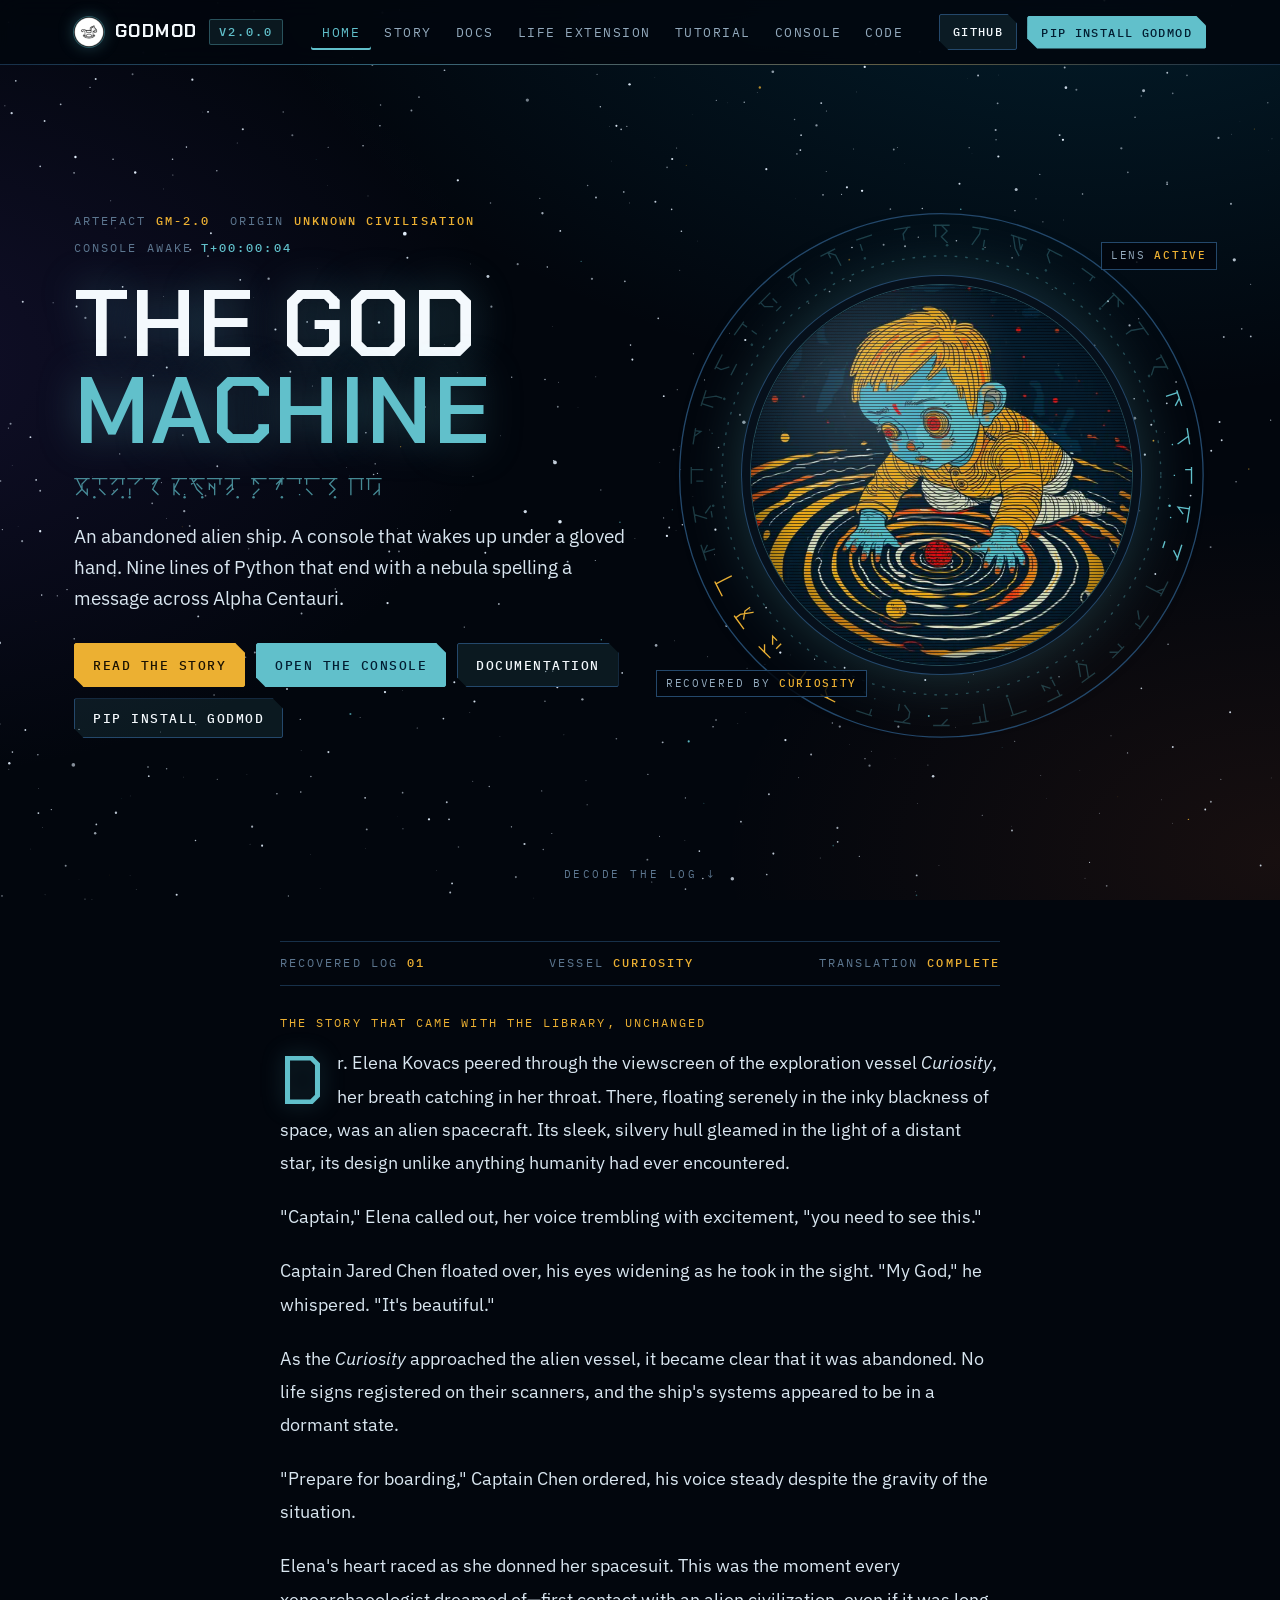
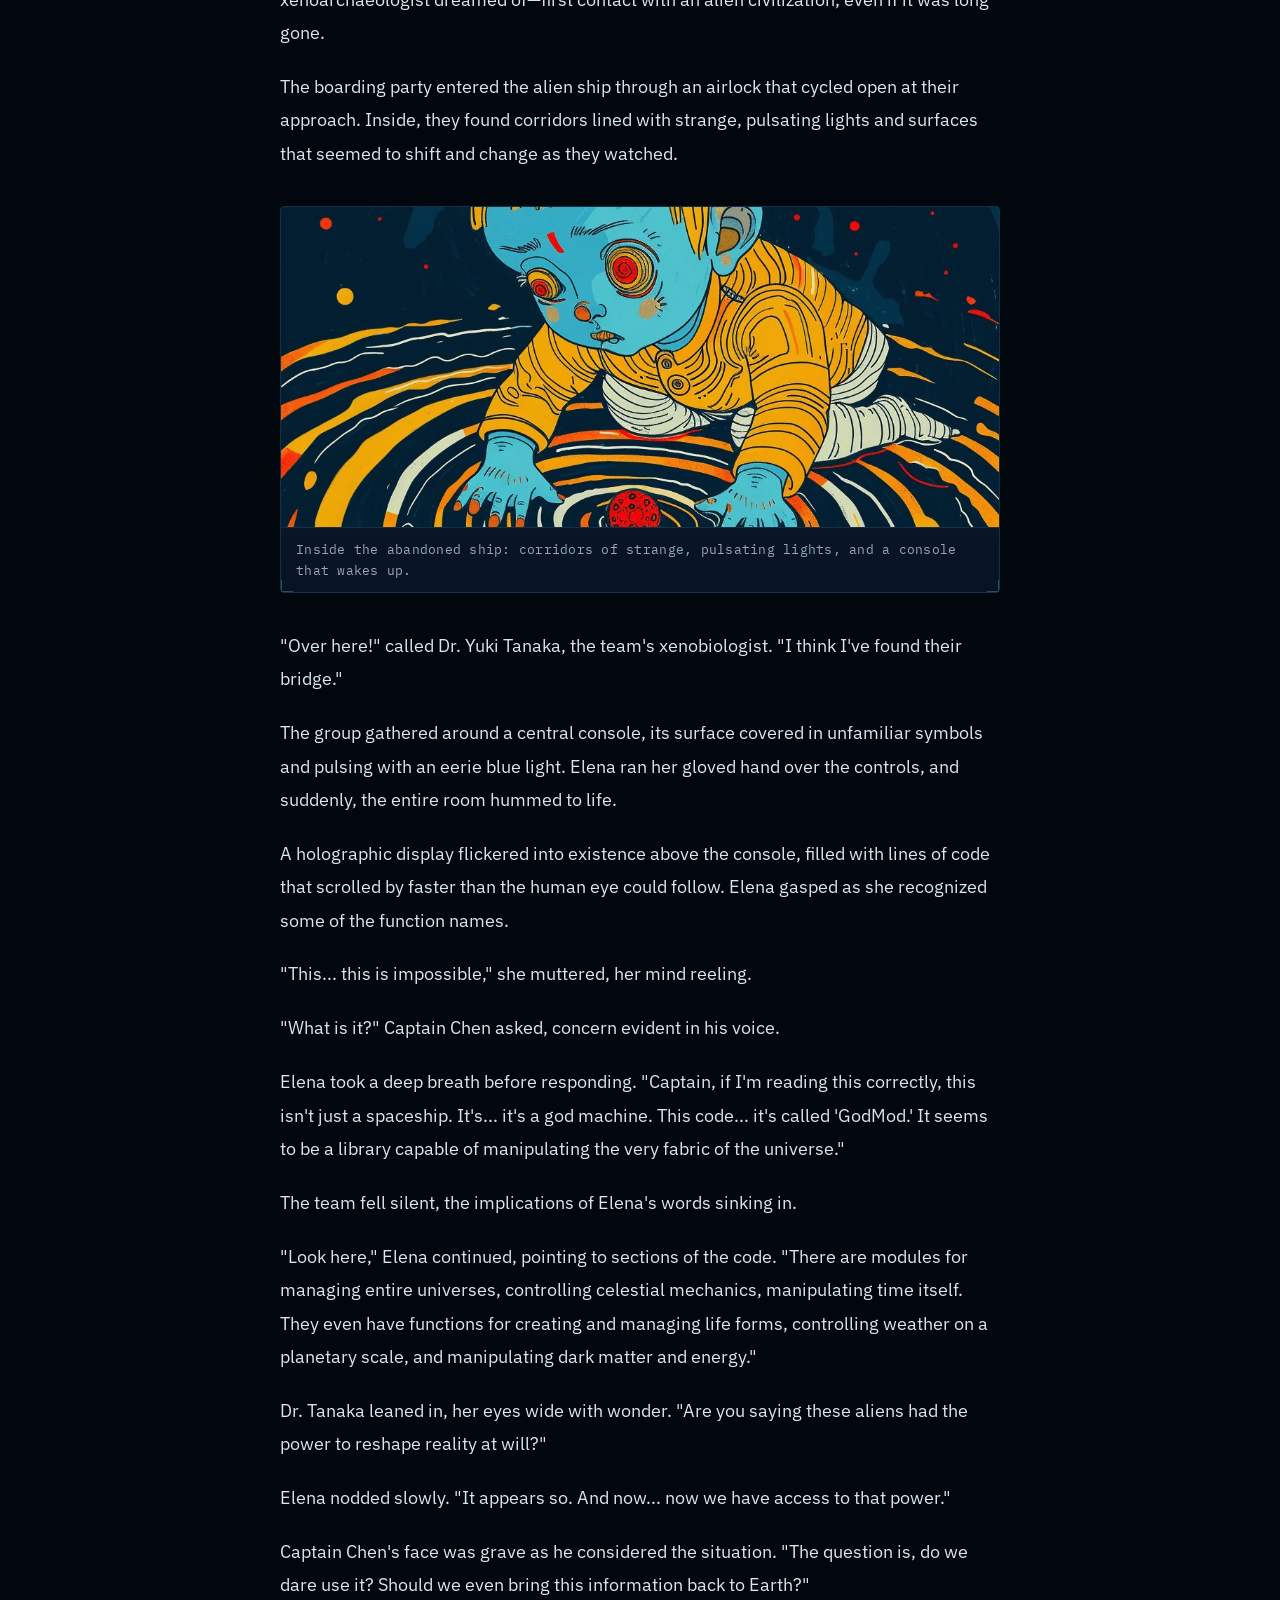
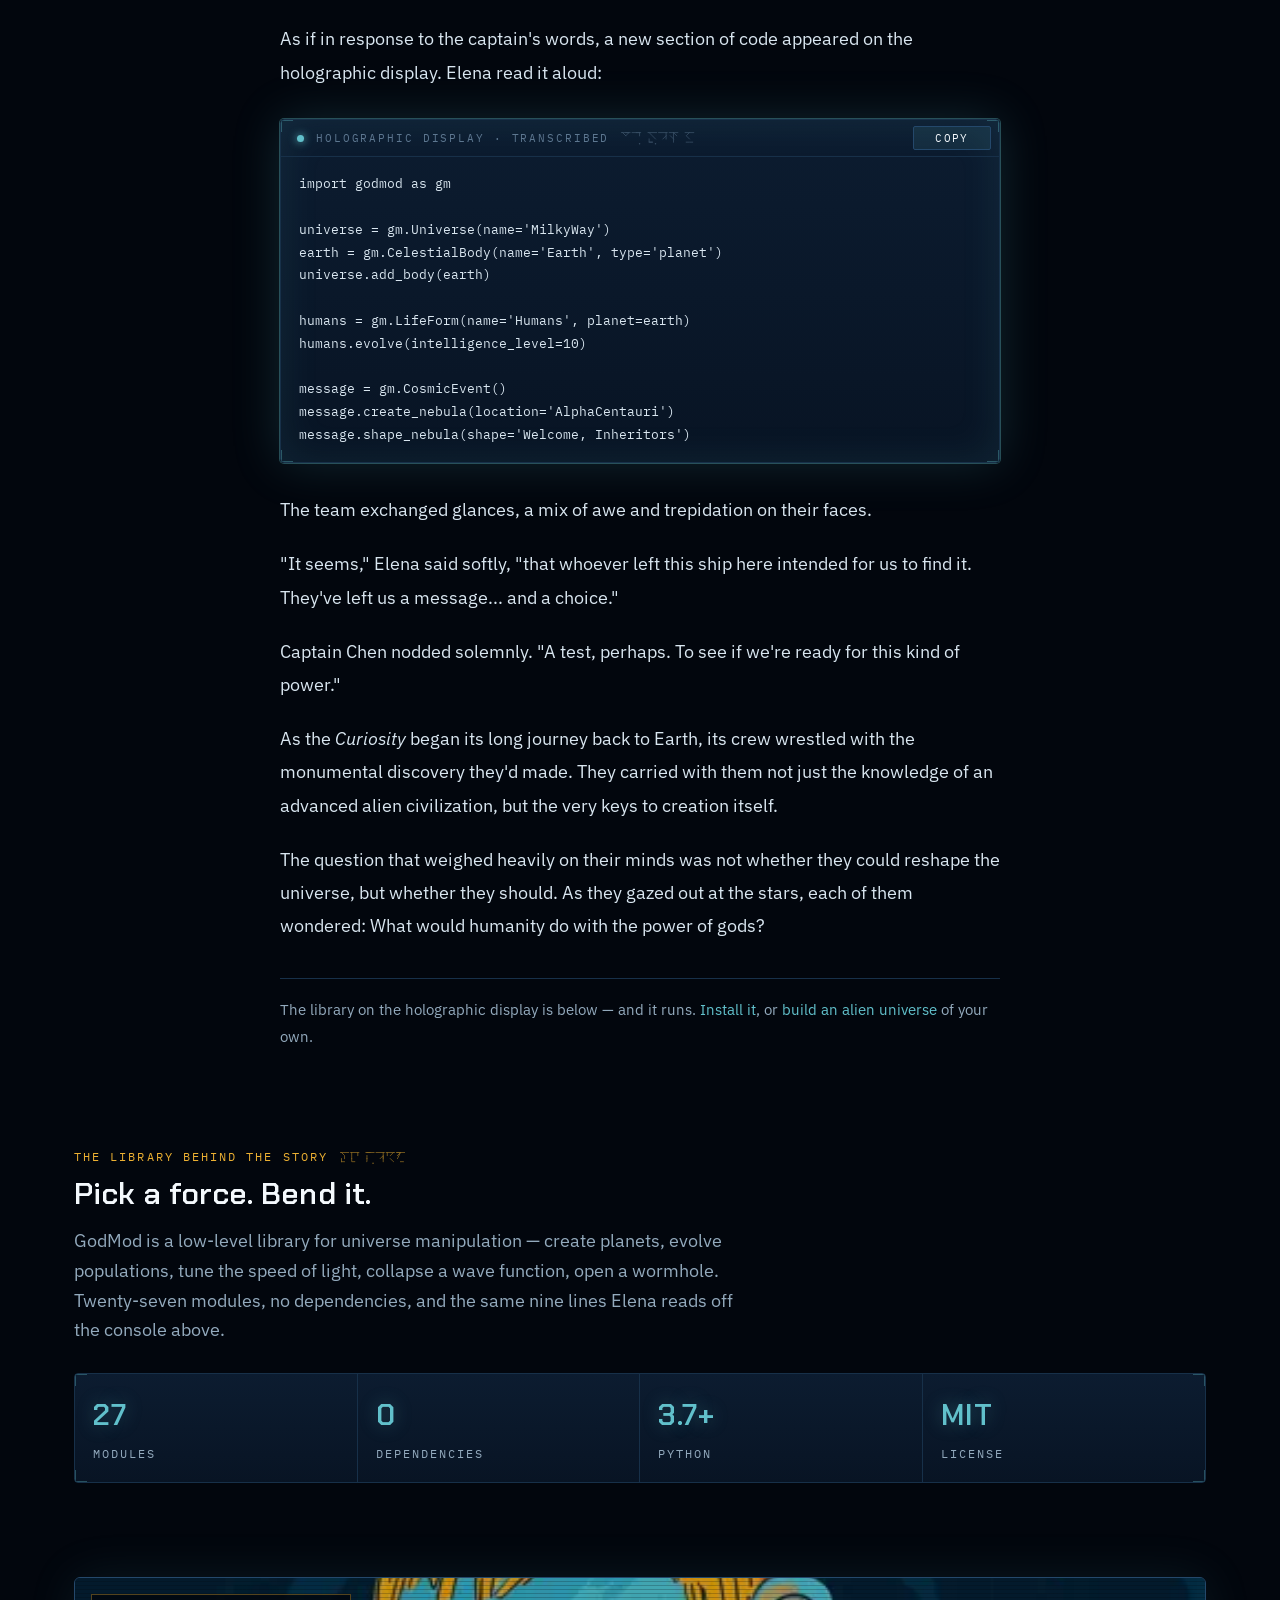
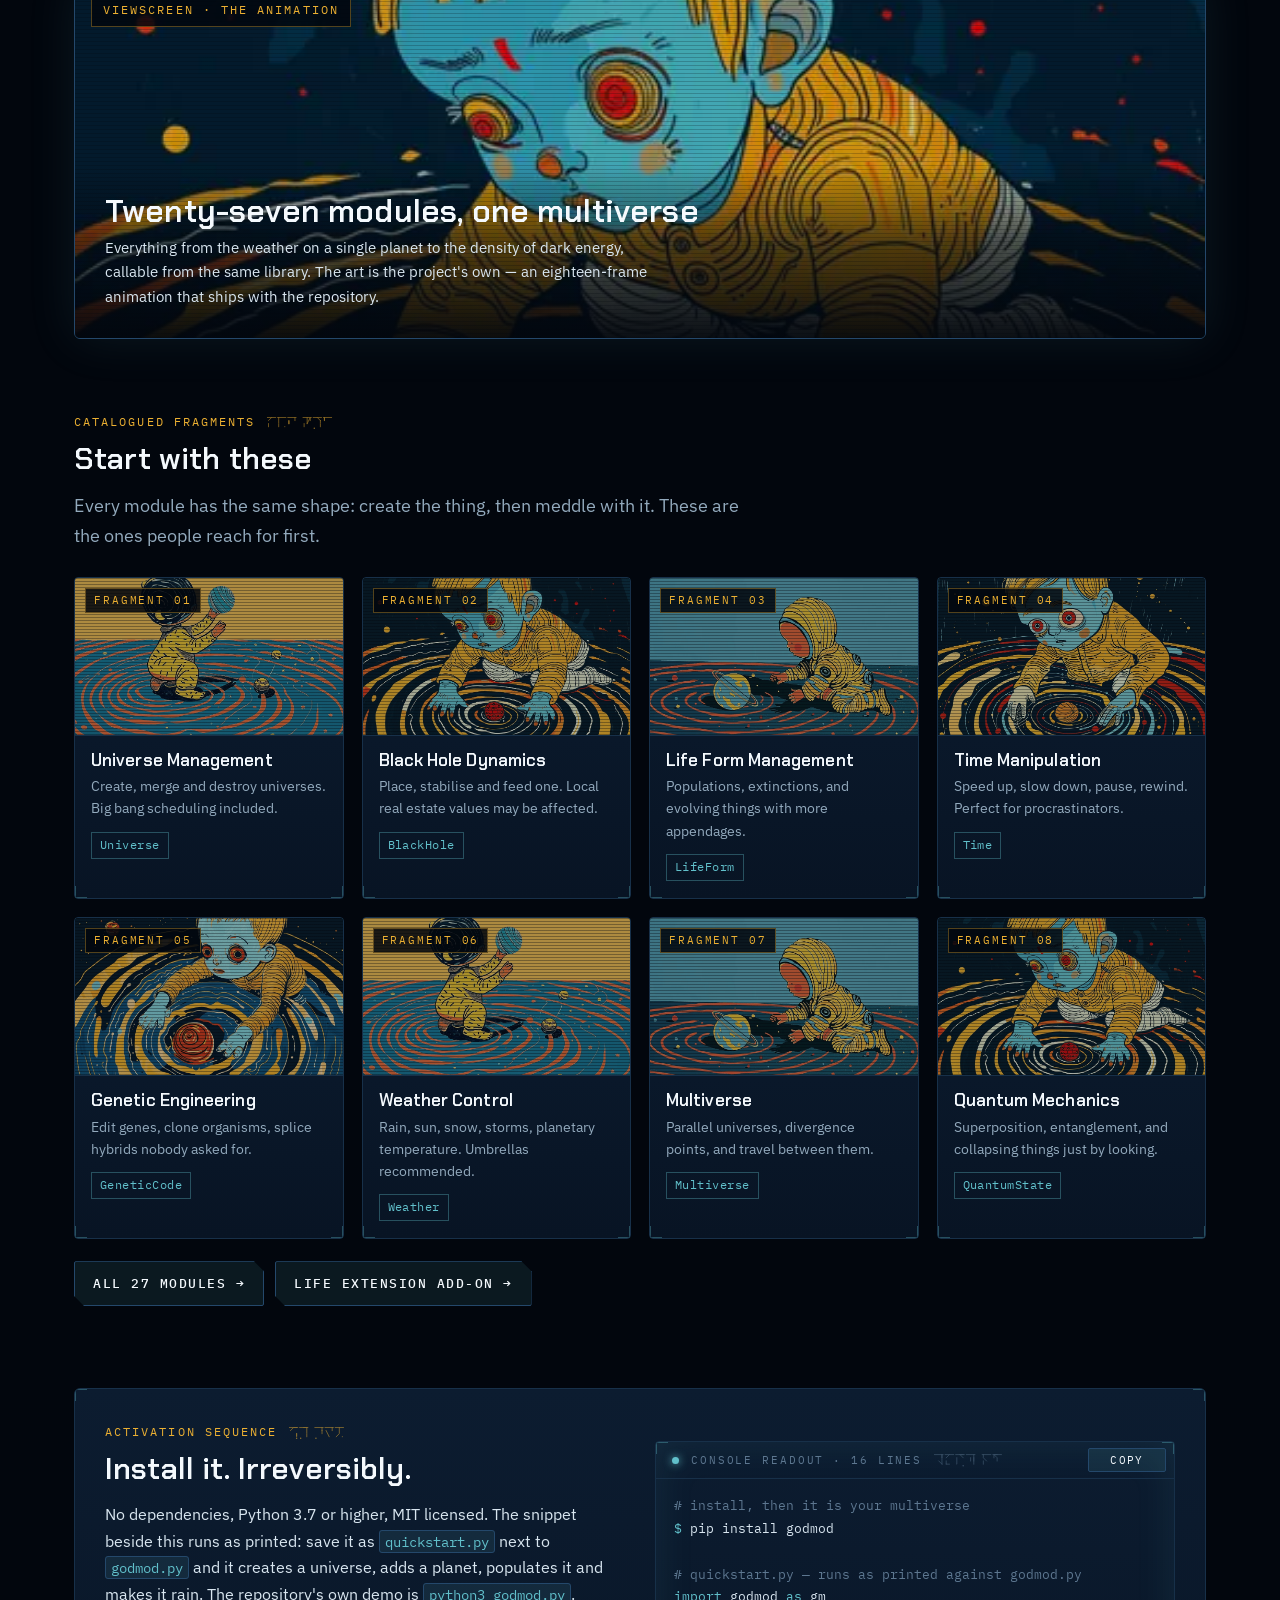
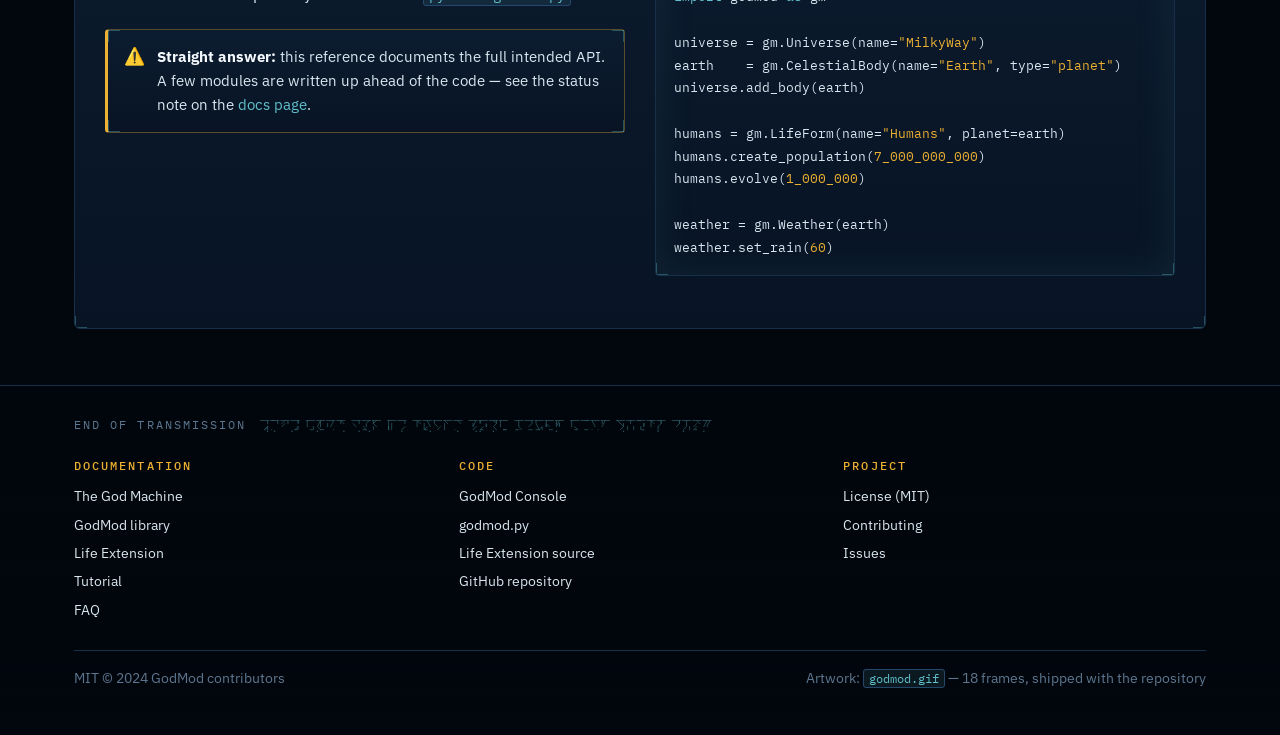
==== commit 0b62382d: "Add the GodMod Console and tone down the library's messages console.html: a working reality control " ====
--- a/index.html
+++ b/index.html
@@ -29,6 +29,7 @@
       <a href="godmod_docs_website.html">Docs</a>
       <a href="godmod_individual_website.html">Life Extension</a>
       <a href="tutorial_uni.html">Tutorial</a>
+      <a href="console.html">Console</a>
       <a href="godmod.html">Code</a>
     </nav>
     <div class="actions">
@@ -54,6 +55,7 @@
           of Python that end with a nebula spelling a message across Alpha Centauri.</p>
         <div class="btn-row">
           <a class="btn amber" href="#story">Read the story</a>
+          <a class="btn" href="console.html">Open the console</a>
           <a class="btn ghost" href="godmod_docs_website.html">Documentation</a>
           <button class="btn ghost" data-copy="pip install godmod">pip install godmod</button>
         </div>
@@ -296,6 +298,7 @@
       </div>
       <div>
         <h4>Code</h4>
+        <a href="console.html">GodMod Console</a>
         <a href="godmod.html">godmod.py</a>
         <a href="individual.html">Life Extension source</a>
         <a href="https://github.com/workszop/godmod">GitHub repository</a>
